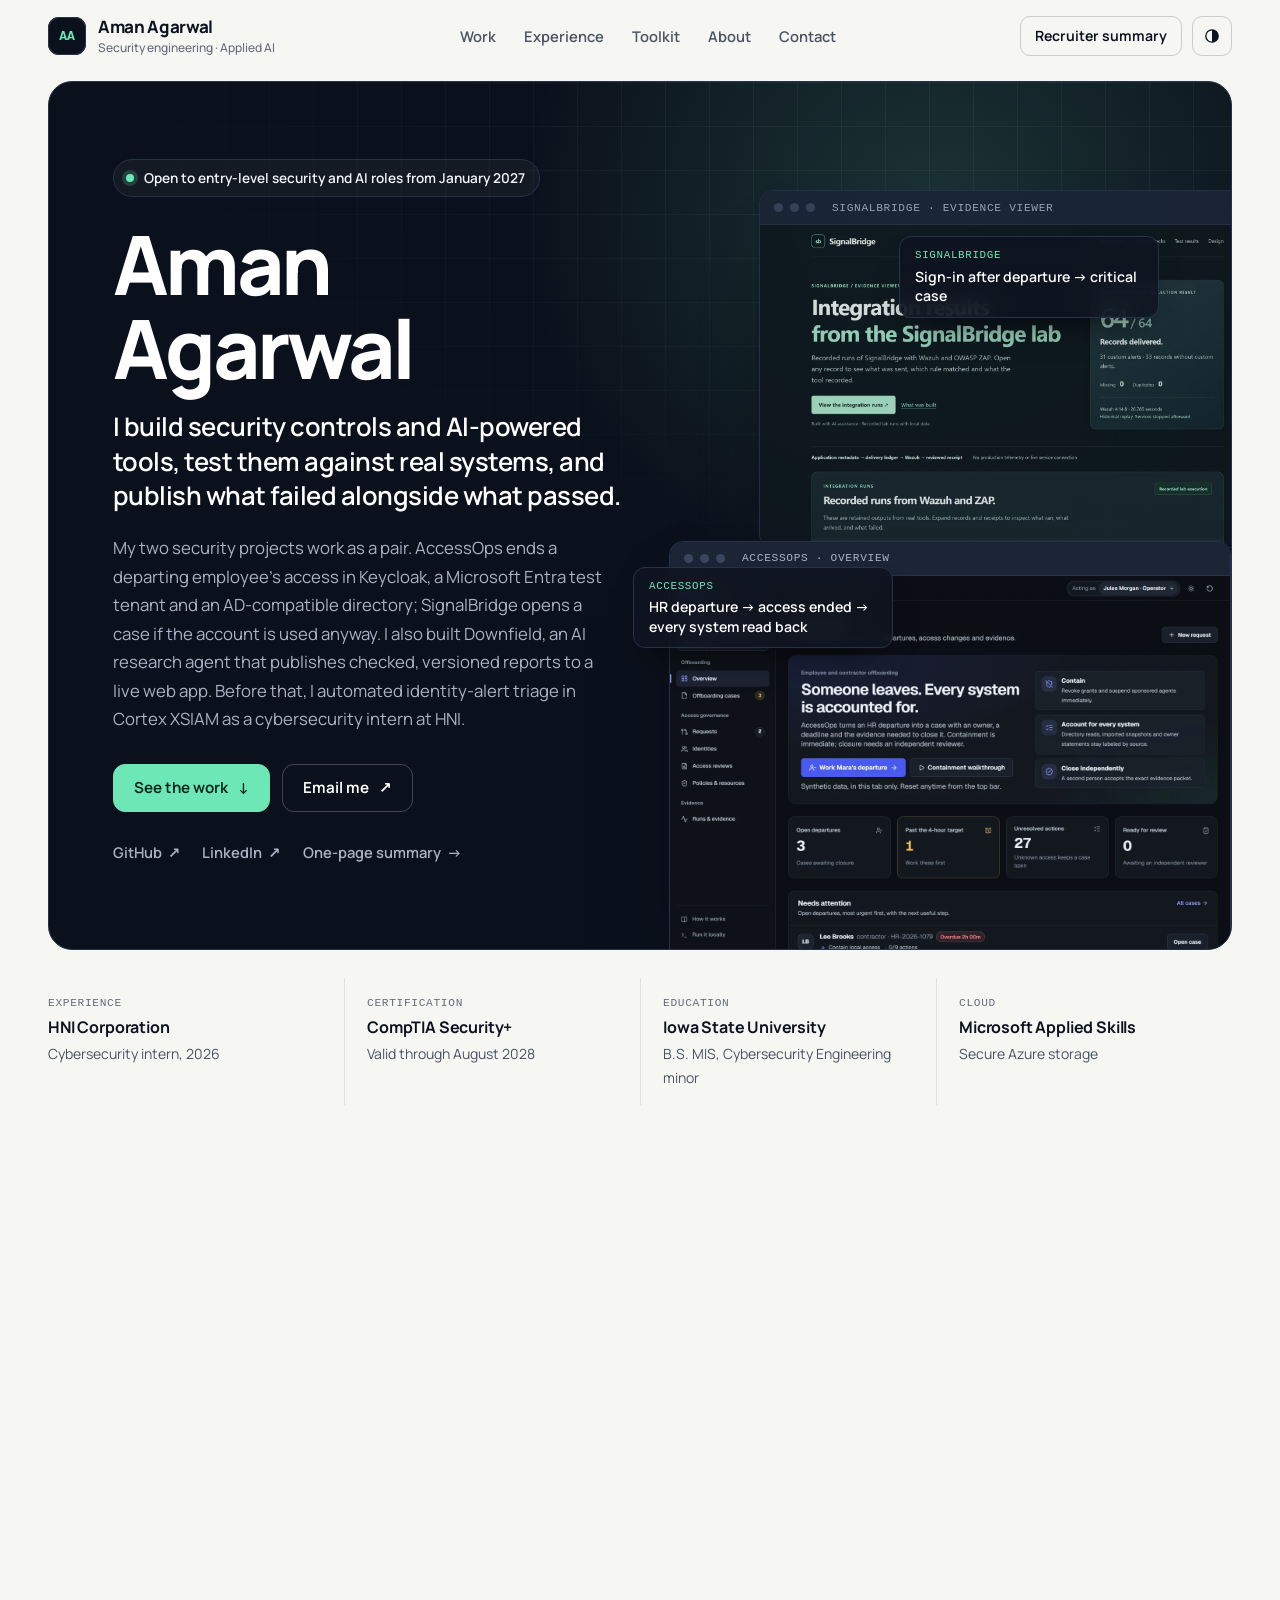
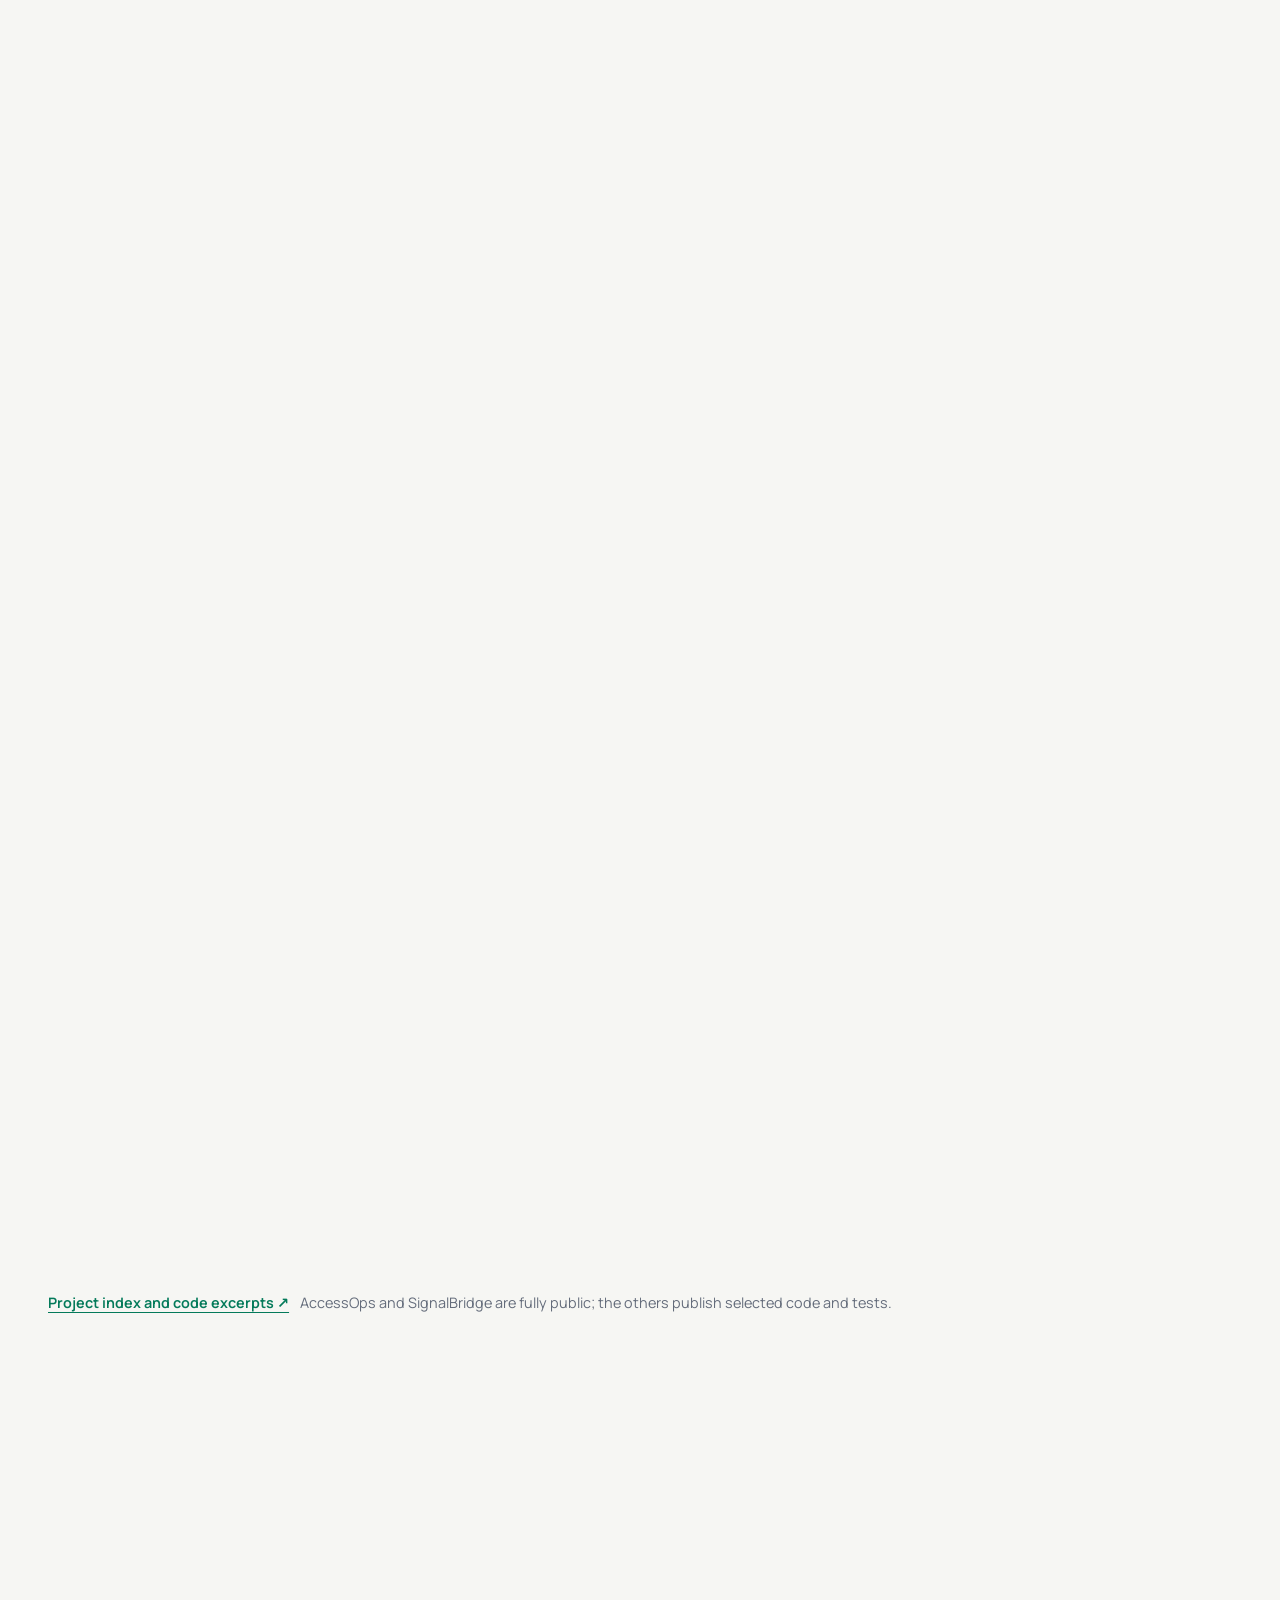
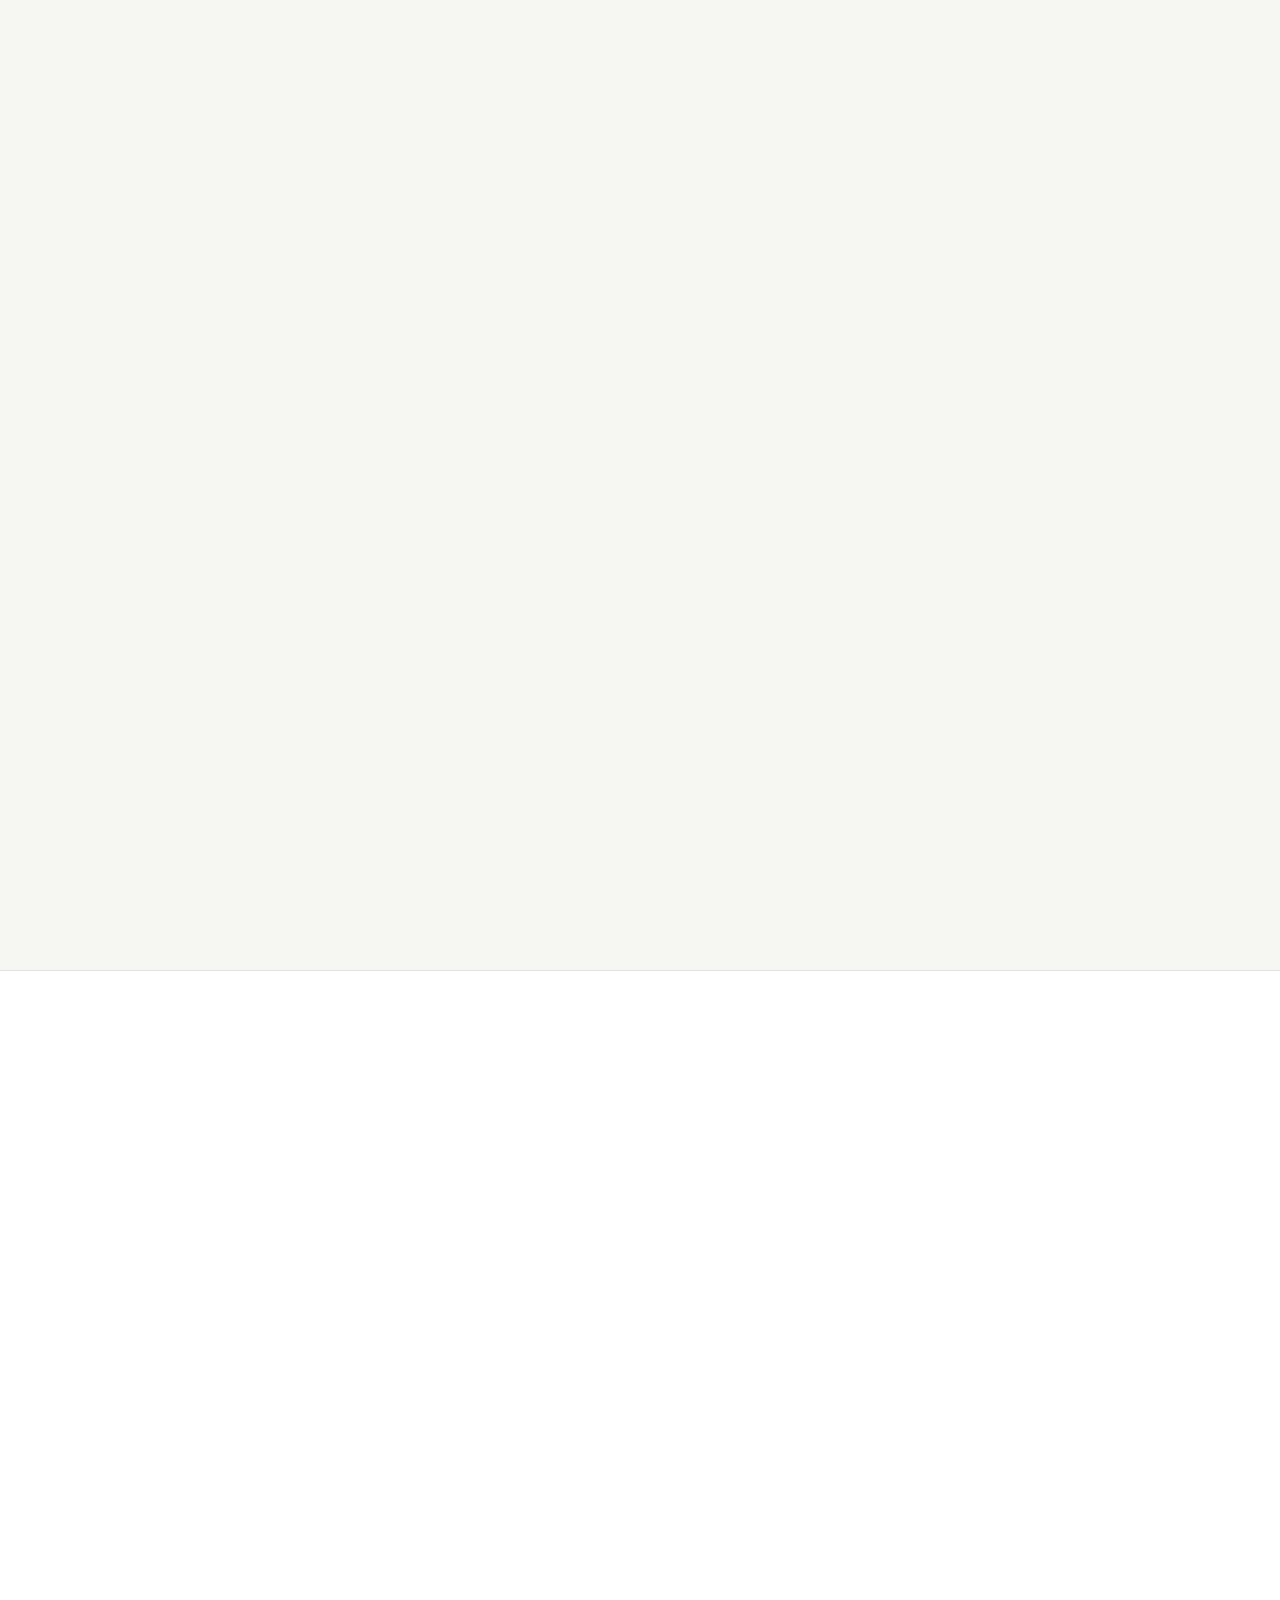
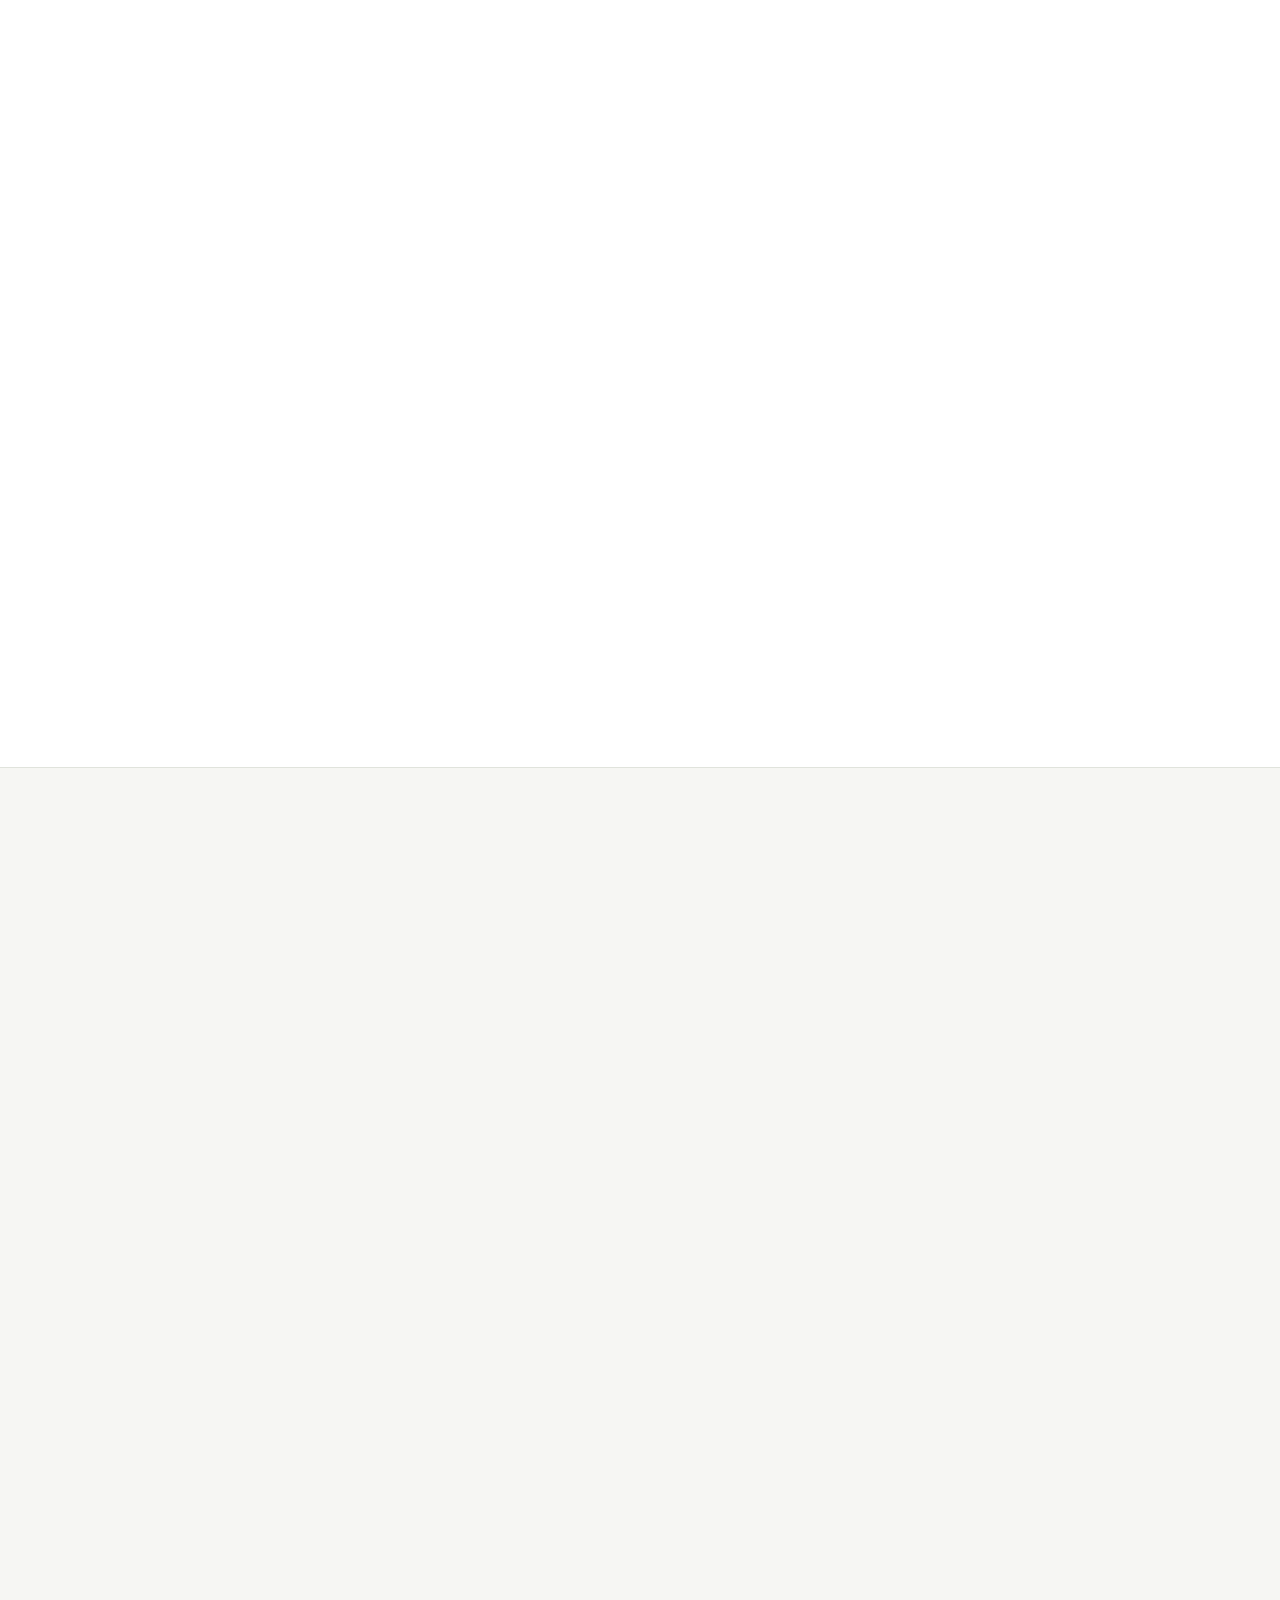
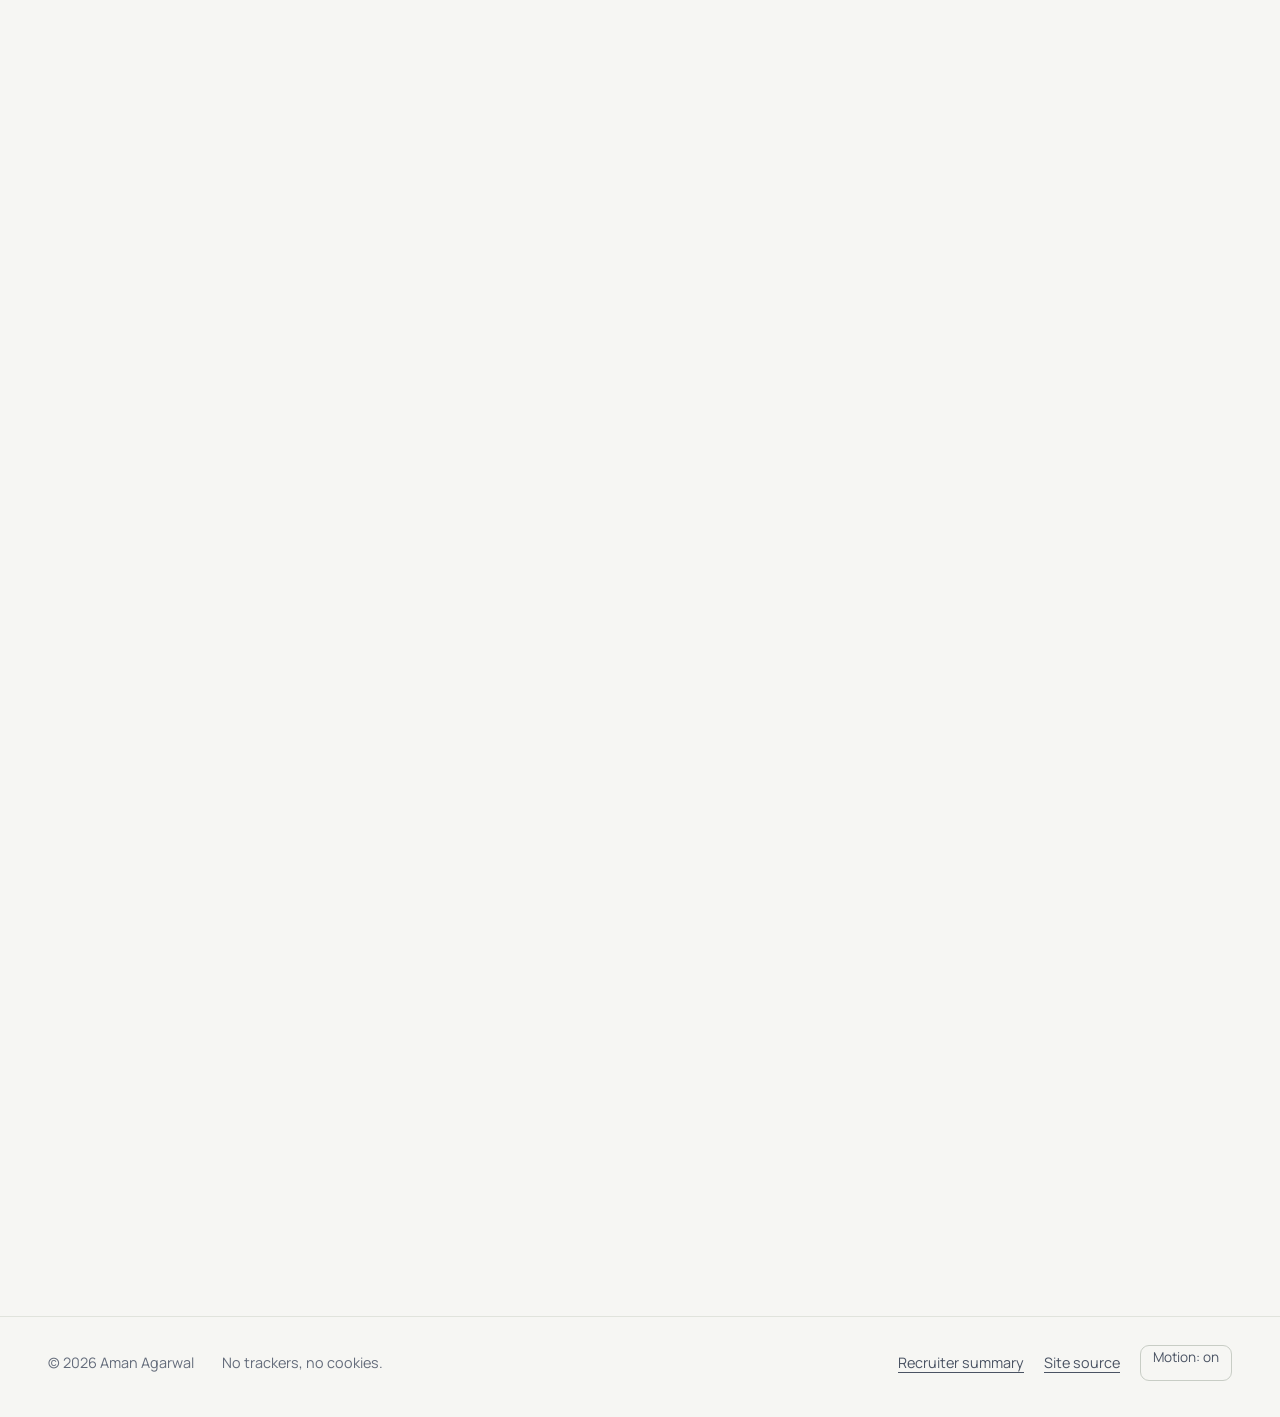
==== index.html @ 5d3c56a7 "Add Downfield's full-week coverage" ====
<!doctype html>
<html lang="en">
<head>
  <meta charset="utf-8" />
  <meta name="viewport" content="width=device-width, initial-scale=1" />
  <meta http-equiv="Content-Security-Policy" content="default-src 'none'; script-src 'self'; style-src 'self'; font-src 'self'; img-src 'self'; base-uri 'none'; form-action 'none'" />
  <meta name="referrer" content="strict-origin-when-cross-origin" />
  <title>Aman Agarwal · Security engineering &amp; applied AI</title>
  <meta name="description" content="Aman Agarwal builds security controls and AI-powered tools and tests them against real systems: Keycloak, a Microsoft Entra test tenant, Wazuh and an LLM research agent. Iowa State MIS, CompTIA Security+, former HNI cybersecurity intern. Available January 2027." />
  <meta name="author" content="Aman Agarwal" />
  <link rel="canonical" href="https://aman-agarwal6.github.io/" />
  <meta property="og:type" content="website" />
  <meta property="og:title" content="Aman Agarwal · Security engineering &amp; applied AI" />
  <meta property="og:description" content="Security controls and AI-powered tools, tested against real systems, with the failed runs kept on record. Iowa State MIS, CompTIA Security+, former HNI cybersecurity intern. Available January 2027." />
  <meta property="og:url" content="https://aman-agarwal6.github.io/" />
  <meta property="og:image" content="https://aman-agarwal6.github.io/assets/img/og.png" />
  <meta property="og:image:width" content="1200" />
  <meta property="og:image:height" content="630" />
  <meta name="twitter:card" content="summary_large_image" />
  <meta name="theme-color" content="#f6f6f3" media="(prefers-color-scheme: light)" />
  <meta name="theme-color" content="#0a0e15" media="(prefers-color-scheme: dark)" />
  <link rel="icon" href="assets/img/mark.svg" type="image/svg+xml" />
  <link rel="preload" href="assets/fonts/manrope.ttf" as="font" type="font/ttf" crossorigin />
  <link rel="stylesheet" href="assets/css/main.css?v=5" />
  <script src="assets/js/site.js?v=2" defer></script>
</head>
<body class="home">
<a class="skip" href="#main">Skip to content</a>
<header class="site-header">
  <nav class="wrap nav" aria-label="Primary">
    <a class="brand" href="./" aria-label="Aman Agarwal, home"><span class="brand-mark" aria-hidden="true">AA</span><span class="brand-text">Aman Agarwal<small>Security engineering · Applied AI</small></span></a>
    <ul class="nav-links">
      <li><a href="#projects">Work</a></li>
      <li><a href="#experience">Experience</a></li>
      <li><a href="#skills">Toolkit</a></li>
      <li><a href="#about">About</a></li>
      <li><a href="#contact">Contact</a></li>
    </ul>
    <div class="nav-tools"><a class="overview-link" href="overview.html">Recruiter summary</a><button class="theme-toggle js-only" type="button" aria-label="Switch color theme"><svg viewBox="0 0 24 24" width="18" height="18" aria-hidden="true"><circle cx="12" cy="12" r="8.25" fill="none" stroke="currentColor" stroke-width="1.8" /><path d="M12 3.75a8.25 8.25 0 0 1 0 16.5z" fill="currentColor" /></svg></button></div>
  </nav>
  <div class="reading-progress" aria-hidden="true"><span></span></div>
</header>

<main id="main" tabindex="-1">
  <section class="hero" aria-labelledby="intro">
    <div class="hero-panel">
      <div class="hero-copy">
        <p class="hero-kicker" data-enter-stage="0"><span class="status-dot" aria-hidden="true"></span>Open to entry-level security and AI roles from January 2027</p>
        <h1 id="intro" data-enter-stage="1">Aman Agarwal</h1>
        <p class="hero-lead" data-enter-stage="2">I build security controls and AI-powered tools, test them against real systems, and publish what failed alongside what passed.</p>
        <p class="hero-body">My two security projects work as a pair. AccessOps ends a departing employee’s access in Keycloak, a Microsoft Entra test tenant and an AD-compatible directory; SignalBridge opens a case if the account is used anyway. I also built Downfield, an AI research agent that publishes checked, versioned reports to a live web app. Before that, I automated identity-alert triage in Cortex XSIAM as a cybersecurity intern at HNI.</p>
        <div class="btn-row"><a class="btn btn-primary" href="#projects">See the work <span aria-hidden="true">↓</span></a><a class="btn btn-ghost" href="mailto:aagarwalcollege@gmail.com">Email me <span aria-hidden="true">↗</span></a></div>
        <ul class="hero-links">
          <li><a href="https://github.com/aman-agarwal6">GitHub <span aria-hidden="true">↗</span></a></li>
          <li><a href="https://www.linkedin.com/in/aman-agarwal6/">LinkedIn <span aria-hidden="true">↗</span></a></li>
          <li><a href="overview.html">One-page summary <span aria-hidden="true">→</span></a></li>
        </ul>
      </div>
      <div class="hero-media" data-enter-stage="3">
        <figure class="window window-back">
          <div class="window-bar" aria-hidden="true"><i></i><i></i><i></i><b>SignalBridge · evidence viewer</b></div>
          <a class="screenshot-link" href="assets/img/signalbridge-evidence.webp" data-image="assets/img/signalbridge-evidence.webp" data-image-title="SignalBridge evidence viewer" data-caption="SignalBridge evidence viewer: recorded Wazuh runs from an isolated local lab with synthetic data." aria-label="Enlarge SignalBridge evidence viewer"><img src="assets/img/signalbridge-evidence.webp" width="1600" height="1000" alt="SignalBridge evidence viewer: recorded Wazuh runs from an isolated local lab with synthetic data." /></a>
        </figure>
        <figure class="window window-front">
          <div class="window-bar" aria-hidden="true"><i></i><i></i><i></i><b>AccessOps · overview</b></div>
          <a class="screenshot-link" href="assets/img/accessops-overview.webp" data-image="assets/img/accessops-overview.webp" data-image-title="AccessOps overview" data-caption="AccessOps public demo with synthetic data: open departures, the 4-hour target and the next step for each case." aria-label="Enlarge AccessOps overview"><img src="assets/img/accessops-overview.webp" width="1440" height="960" alt="AccessOps public demo with synthetic data: open departures, the 4-hour target and the next step for each case." fetchpriority="high" /></a>
        </figure>
        <p class="proof-chip chip-a"><span class="chip-label">AccessOps</span>HR departure → access ended → every system read back</p>
        <p class="proof-chip chip-b"><span class="chip-label">SignalBridge</span>Sign-in after departure → critical case</p>
      </div>
    </div>
  </section>

  <section class="creds" aria-label="Experience, certification and education">
    <ul class="wrap creds-list">
      <li><span>Experience</span><strong>HNI Corporation</strong><small>Cybersecurity intern, 2026</small></li>
      <li><span>Certification</span><strong>CompTIA Security+</strong><small>Valid through August 2028</small></li>
      <li><span>Education</span><strong>Iowa State University</strong><small>B.S. MIS, Cybersecurity Engineering minor</small></li>
      <li><span>Cloud</span><strong>Microsoft Applied Skills</strong><small>Secure Azure storage</small></li>
    </ul>
  </section>

  <section id="projects" class="section wrap" aria-labelledby="projects-title">
    <header class="section-head" data-reveal>
      <div><p class="eyebrow">Selected work</p><h2 id="projects-title">Selected work, tested against real systems.</h2></div>
      <p class="section-intro">Every number comes from a dated test run, and each case study links the runs, including the ones that failed.</p>
    </header>

    <article class="feature" id="project-accessops" data-reveal>
      <div class="feature-media">
        <figure class="window">
          <div class="window-bar" aria-hidden="true"><i></i><i></i><i></i><b>AccessOps · departure case</b></div>
          <a class="screenshot-link" href="assets/img/accessops-case.webp" data-image="assets/img/accessops-case.webp" data-image-title="AccessOps departure case" data-caption="AccessOps public demo with synthetic data: a departure case, its next step and the evidence source of each required action." aria-label="Enlarge AccessOps departure case"><img src="assets/img/accessops-case.webp" width="1440" height="960" alt="AccessOps public demo with synthetic data: a departure case, its next step and the evidence source of each required action." loading="lazy" /><span class="inspect-button" aria-hidden="true">Enlarge ↗</span></a>
        </figure>
        <ul class="badges" aria-label="Availability"><li>Public demo</li><li>Public source</li><li>Signed release</li></ul>
      </div>
      <div class="feature-body">
        <p class="project-label"><span class="num">01</span>Identity &amp; access management · Leaver automation</p>
        <h3><a href="projects/accessops.html">AccessOps</a></h3>
        <p class="tagline">Disabled isn’t done.</p>
        <p class="feature-desc">When someone leaves, an HR event shuts off their access in Microsoft Entra ID, Keycloak and an Active Directory-compatible directory, and each system is checked to confirm the change. Anything it can’t reach stays open with an owner until someone else reviews and closes the case.</p>
        <ul class="metrics">
          <li><strong>2.6 s</strong><span>from the HR event to the person signed out and their tokens blocked</span></li>
          <li><strong>6</strong><span>gaps found by live testing, each fixed or documented</span></li>
          <li><strong>20 s</strong><span>for Microsoft Entra ID to confirm the change, in a test tenant</span></li>
        </ul>
        <ul class="stack" aria-label="Technologies"><li>Python</li><li>Django</li><li>PostgreSQL</li><li>React</li><li>Keycloak</li><li>Microsoft Entra ID</li><li>OPA</li></ul>
        <div class="feature-actions"><a class="btn btn-primary" href="projects/accessops.html">Read the case study <span aria-hidden="true">→</span></a><a class="btn btn-ghost" href="https://aman-agarwal6.github.io/AccessOps/">Live demo <span aria-hidden="true">↗</span></a><a class="text-link" href="https://github.com/aman-agarwal6/AccessOps">Source <span aria-hidden="true">↗</span></a></div>
      </div>
    </article>

    <article class="feature feature-flip" id="project-signalbridge" data-reveal>
      <div class="feature-media">
        <figure class="window">
          <div class="window-bar" aria-hidden="true"><i></i><i></i><i></i><b>SignalBridge · evidence viewer</b></div>
          <a class="screenshot-link" href="assets/img/signalbridge-evidence.webp" data-image="assets/img/signalbridge-evidence.webp" data-image-title="SignalBridge evidence viewer" data-caption="SignalBridge evidence viewer: recorded Wazuh runs from an isolated local lab with synthetic data." aria-label="Enlarge SignalBridge evidence viewer"><img src="assets/img/signalbridge-evidence.webp" width="1600" height="1000" alt="SignalBridge evidence viewer: recorded Wazuh runs from an isolated local lab with synthetic data." loading="lazy" /><span class="inspect-button" aria-hidden="true">Enlarge ↗</span></a>
        </figure>
        <ul class="badges" aria-label="Availability"><li>Public source</li><li>Signed release</li><li>Isolated local lab</li></ul>
      </div>
      <div class="feature-body">
        <p class="project-label"><span class="num">02</span>Security operations · Detection engineering</p>
        <h3><a href="projects/signalbridge.html">SignalBridge</a></h3>
        <p class="tagline">Catch the access that should have ended.</p>
        <p class="feature-desc">A detection lab that catches access that should have ended. Five detection rules, also written as Sigma, SPL and KQL, run against signed app events, and each finding goes through analyst review to a verified fix. It also receives AccessOps’ leaver events and opens a critical case if a departed account signs in.</p>
        <ul class="metrics">
          <li><strong>4</strong><span>writes a removed user could still make, until I found and fixed the race</span></li>
          <li><strong>5</strong><span>detection rules, also written as Sigma, SPL and KQL and run in real query engines</span></li>
          <li><strong>0</strong><span>events lost or duplicated when I stopped the Wazuh collector mid-run</span></li>
        </ul>
        <ul class="stack" aria-label="Technologies"><li>Python</li><li>Django</li><li>PostgreSQL</li><li>Docker</li><li>Wazuh</li><li>Keycloak</li><li>Sigma</li><li>OWASP ZAP</li></ul>
        <div class="feature-actions"><a class="btn btn-primary" href="projects/signalbridge.html">Read the case study <span aria-hidden="true">→</span></a><a class="btn btn-ghost" href="https://github.com/aman-agarwal6/signalbridge">Source <span aria-hidden="true">↗</span></a></div>
      </div>
    </article>

    <section id="leaver-assurance" class="pair" aria-labelledby="leaver-assurance-title" data-reveal>
      <div class="pair-head">
        <p class="eyebrow">How the two connect</p>
        <h3 id="leaver-assurance-title">When access should end, prove it did.</h3>
        <p>AccessOps offboards a departing employee and signs an event for each step. SignalBridge verifies those events and opens a case if the person’s account is used anyway.</p>
      </div>
      <div class="diagram" tabindex="0" role="region" aria-label="Scrollable diagram: leaver events from AccessOps to SignalBridge">
        <svg viewBox="0 0 980 206" role="img" aria-labelledby="la-diagram-title">
          <title id="la-diagram-title">AccessOps receives a signed HR departure, contains access and watches the account's sign-ins for a day. It sends signed Shared Signals events for containment and for any sign-in after departure. SignalBridge verifies and stores each event once, opens a critical case for use after departure, and an analyst reviews it.</title>
          <defs>
            <marker id="la-arrow" viewBox="0 0 10 10" refX="9" refY="5" markerWidth="7" markerHeight="7" orient="auto-start-reverse"><path class="arrow" d="M0 0L10 5L0 10z" /></marker>
          </defs>
          <rect class="zone" x="10" y="16" width="470" height="134" rx="12" />
          <text class="s" x="26" y="40">AccessOps · offboarding</text>
          <rect class="node" x="26" y="56" width="130" height="74" rx="10" />
          <text class="t" x="91" y="88" text-anchor="middle">HR departure</text>
          <text class="s" x="91" y="108" text-anchor="middle">signed webhook</text>
          <rect class="node" x="180" y="56" width="130" height="74" rx="10" />
          <text class="t" x="245" y="88" text-anchor="middle">Contain access</text>
          <text class="s" x="245" y="108" text-anchor="middle">disable, sign out</text>
          <rect class="node-accent" x="334" y="56" width="130" height="74" rx="10" />
          <text class="t" x="399" y="88" text-anchor="middle">Watch sign-ins</text>
          <text class="s" x="399" y="108" text-anchor="middle">for a day after</text>
          <path class="edge" d="M156 93H178" marker-end="url(#la-arrow)" />
          <path class="edge" d="M310 93H332" marker-end="url(#la-arrow)" />
          <rect class="zone" x="500" y="16" width="470" height="134" rx="12" />
          <text class="s" x="516" y="40">SignalBridge · detection</text>
          <rect class="node" x="516" y="56" width="130" height="74" rx="10" />
          <text class="t" x="581" y="88" text-anchor="middle">Verify, store</text>
          <text class="s" x="581" y="108" text-anchor="middle">ES256, stored once</text>
          <rect class="node-accent" x="670" y="56" width="130" height="74" rx="10" />
          <text class="t" x="735" y="88" text-anchor="middle">Critical case</text>
          <text class="s" x="735" y="108" text-anchor="middle">use after departure</text>
          <rect class="node" x="824" y="56" width="130" height="74" rx="10" />
          <text class="t" x="889" y="88" text-anchor="middle">Analyst review</text>
          <text class="s" x="889" y="108" text-anchor="middle">assign, investigate</text>
          <path class="edge" d="M646 93H668" marker-end="url(#la-arrow)" />
          <path class="edge" d="M800 93H822" marker-end="url(#la-arrow)" />
          <path class="edge" d="M399 130V172" />
          <path class="edge" d="M245 130V172H581V132" marker-end="url(#la-arrow)" />
          <text class="s" x="413" y="194" text-anchor="middle">Signed Shared Signals events (CAEP, RISC)</text>
        </svg>
      </div>
      <ul class="metrics metrics-pair">
        <li><strong>32 s</strong><span>to catch a sign-in after someone has left and alert the security team</span></li>
        <li><strong>38</strong><span>signed leaver events SignalBridge verified and stored in two live rounds, none refused</span></li>
        <li><strong>1</strong><span>critical case, opened when a contained test account was re-enabled and used</span></li>
      </ul>
      <p class="diagram-note">Local labs with synthetic accounts, October 2026. <a href="projects/signalbridge.html#leaver">How SignalBridge receives the events</a> · <a href="https://github.com/aman-agarwal6/AccessOps/blob/main/contracts/leaver-signals.md">Signal contract</a></p>
    </section>

    <div class="more-head" data-reveal>
      <h3>More projects</h3>
      <p>Two deployed web apps and an AI research agent that publishes to one of them.</p>
    </div>
    <div class="card-grid card-grid-3">
      <article class="card" id="project-bettail" data-reveal>
        <figure class="card-media"><a class="screenshot-link" href="assets/img/bettail-landing.webp" data-image="assets/img/bettail-landing.webp" data-image-title="BetTail landing page" data-caption="BetTail public landing page. Product previews use illustrative sample data." aria-label="Enlarge BetTail landing page"><img src="assets/img/bettail-landing.webp" width="1600" height="1000" alt="BetTail public landing page. Product previews use illustrative sample data." loading="lazy" /><span class="inspect-button" aria-hidden="true">Enlarge ↗</span></a></figure>
        <div class="card-body">
          <p class="project-label"><span class="num">03</span>Full-stack web app · Live</p>
          <h3><a href="projects/bettail.html">BetTail</a></h3>
          <p class="tagline">A shared record for private sports-pick groups.</p>
          <p>Members post picks, follow them with their own stakes and see profit, ROI and leaderboards calculated in the database. Every request runs as the signed-in user under row-level security.</p>
          <ul class="mini-metrics"><li><strong>Live</strong>private groups track picks, results and leaderboards</li><li><strong>6</strong>issues found and fixed in my security review</li></ul>
          <p class="card-stack">Next.js · TypeScript · PostgreSQL · Supabase</p>
          <div class="card-links"><a href="projects/bettail.html">Case study <span aria-hidden="true">→</span></a><a href="https://bettail.vercel.app">Live site <span aria-hidden="true">↗</span></a></div>
        </div>
      </article>
      <article class="card" id="project-netted" data-reveal>
        <figure class="card-media"><a class="screenshot-link" href="assets/img/netted-sample.webp" data-image="assets/img/netted-sample.webp" data-image-title="Netted sample workspace" data-caption="Netted public sample workspace. Financial records shown here are fictional." aria-label="Enlarge Netted sample workspace"><img src="assets/img/netted-sample.webp" width="1600" height="1000" alt="Netted public sample workspace. Financial records shown here are fictional." loading="lazy" /><span class="inspect-button" aria-hidden="true">Enlarge ↗</span></a></figure>
        <div class="card-body">
          <p class="project-label"><span class="num">04</span>Personal finance · Beta</p>
          <h3><a href="projects/netted.html">Netted</a></h3>
          <p class="tagline">A spreadsheet’s rules turned into an app.</p>
          <p>A personal-finance app for trade profit, shared funds and budgeting. I wrote the accounting rules before any code, enforced MFA inside the database, and wrote a risk register for non-technical decision makers.</p>
          <ul class="mini-metrics"><li><strong>7</strong>risks in my register, each with an owner, a fix and a due date</li><li><strong>506</strong>journal records restored from an encrypted backup, all hash-matched</li></ul>
          <p class="card-stack">Next.js · TypeScript · PostgreSQL · Supabase</p>
          <div class="card-links"><a href="projects/netted.html">Case study <span aria-hidden="true">→</span></a><a href="https://getnetted.vercel.app">Product site <span aria-hidden="true">↗</span></a></div>
        </div>
      </article>
      <article class="card" id="project-downfield" data-reveal>
        <div class="card-media research-visual" role="img" aria-label="Downfield workflow: captured sources, an agent with two tools and no secrets, code checks, a validated and versioned report."><p class="research-top"><span>Downfield · research workflow</span><span>LLM agent</span></p><ol class="research-steps"><li><small>01 Input</small><strong>Captured sources</strong></li><li><small>02 Agent</small><strong>Two tools, no secrets</strong></li><li><small>03 Checks</small><strong>Schema, arithmetic, provenance</strong></li><li><small>04 Output</small><strong>Validated, versioned report</strong></li></ol></div>
        <div class="card-body">
          <p class="project-label"><span class="num">05</span>Applied AI · LLM agent</p>
          <h3><a href="projects/downfield.html">Downfield</a></h3>
          <p class="tagline">An AI research agent with guardrails.</p>
          <p>A local AI agent that turns game, injury, news and weather data into structured NFL reports for BetTail. It runs with two tools and no app secrets, and code checks every report before it’s published.</p>
          <ul class="mini-metrics"><li><strong>15 games</strong>a full NFL week, published before kickoff and verified in BetTail</li><li><strong>Every report</strong>checked for schema and arithmetic before it’s published</li></ul>
          <p class="card-stack">Node.js · JSON Schema · Claude</p>
          <div class="card-links"><a href="projects/downfield.html">Case study <span aria-hidden="true">→</span></a><a href="projects/bettail.html#agent">BetTail integration <span aria-hidden="true">→</span></a></div>
        </div>
      </article>
    </div>
    <p class="source-note"><a href="https://github.com/aman-agarwal6/aman-agarwal6.github.io/blob/main/docs/PROJECTS.md">Project index and code excerpts <span aria-hidden="true">↗</span></a> AccessOps and SignalBridge are fully public; the others publish selected code and tests.</p>
  </section>

  <section id="findings" class="section wrap" aria-labelledby="findings-title">
    <header class="section-head" data-reveal>
      <div><p class="eyebrow">Findings</p><h2 id="findings-title">What testing caught.</h2></div>
      <p class="section-intro">Some of the most useful results were failures. Each one below was caught by a test, fixed, and now has a test that proves the fix.</p>
    </header>
    <div class="finding-grid">
      <article class="finding" data-reveal>
        <p class="finding-tag"><b>AccessOps</b>Identity</p>
        <h3>Disabled, but still signed in</h3>
        <dl>
          <div><dt>Found</dt><dd>After the account was disabled, the person stayed signed in to the app and Keycloak kept their session.</dd></div>
          <div><dt>Fixed</dt><dd>Offboarding now ends every Keycloak session and sends a back-channel logout; the step only counts once no session is left.</dd></div>
          <div><dt>Proof</dt><dd>22 before-and-after session and token checks, from refresh tokens to a token the app checks itself.</dd></div>
        </dl>
        <p class="finding-links"><a href="https://github.com/aman-agarwal6/AccessOps/blob/main/docs/verification.md">Verification ledger <span aria-hidden="true">↗</span></a><a href="projects/accessops.html#caught">All six gaps <span aria-hidden="true">→</span></a></p>
      </article>
      <article class="finding" data-reveal>
        <p class="finding-tag"><b>SignalBridge</b>Authorization</p>
        <h3>Writes accepted after access was removed</h3>
        <dl>
          <div><dt>Found</dt><dd>A user just removed from a workspace could still complete 4 case writes through a time-of-check to time-of-use gap.</dd></div>
          <div><dt>Fixed</dt><dd>The account and role are re-checked inside the database transaction, before the record is locked.</dd></div>
          <div><dt>Proof</dt><dd>13 regression tests covering revoked access, disabled accounts and workspace changes.</dd></div>
        </dl>
        <p class="finding-links"><a href="https://github.com/aman-agarwal6/signalbridge/blob/60158010c3c6a3bff2f82017d632534c85c7ba57/bridge/services.py">Fix <span aria-hidden="true">↗</span></a><a href="https://github.com/aman-agarwal6/signalbridge/blob/60158010c3c6a3bff2f82017d632534c85c7ba57/tests/test_authorization_refresh.py">Tests <span aria-hidden="true">↗</span></a><a href="https://github.com/aman-agarwal6/signalbridge/blob/60158010c3c6a3bff2f82017d632534c85c7ba57/docs/evidence/20260925-authorization-refresh.json">Before and after <span aria-hidden="true">↗</span></a></p>
      </article>
      <article class="finding" data-reveal>
        <p class="finding-tag"><b>SignalBridge</b>Detection</p>
        <h3>A detection query Splunk refused</h3>
        <dl>
          <div><dt>Found</dt><dd>pySigma compiled one of my rules into a Splunk query that looked fine, but Splunk refused to run it.</dd></div>
          <div><dt>Fixed</dt><dd>I hand-wrote that rule’s SPL with rolling windows and labeled which queries are generated and which are hand-written.</dd></div>
          <div><dt>Proof</dt><dd>All five rules run in Splunk Free and a Kusto emulator against the same 48 scenarios.</dd></div>
        </dl>
        <p class="finding-links"><a href="https://github.com/aman-agarwal6/signalbridge/blob/main/detections/README.md">Engine results <span aria-hidden="true">↗</span></a><a href="projects/signalbridge.html#sigma">Detection as code <span aria-hidden="true">→</span></a></p>
      </article>
      <article class="finding" data-reveal>
        <p class="finding-tag"><b>SignalBridge</b>Identity</p>
        <h3>The security policy blocked sign-in</h3>
        <dl>
          <div><dt>Found</dt><dd>A keyboard-only browser test showed the console’s Content-Security-Policy blocked the redirect to Keycloak.</dd></div>
          <div><dt>Fixed</dt><dd>The console’s policy was corrected and the fix got its own regression test.</dd></div>
          <div><dt>Proof</dt><dd>28 Keycloak protocol checks, from callback replay to back-channel logout, and 5 real-browser checks passed.</dd></div>
        </dl>
        <p class="finding-links"><a href="https://github.com/aman-agarwal6/signalbridge/blob/main/docs/evidence/20261004-identity-native-73632025aeee400bb7ee49b69fba7c99.json">Identity run record <span aria-hidden="true">↗</span></a></p>
      </article>
    </div>
    <p class="findings-more" data-reveal>AccessOps’ live runs found six gaps that disabling an account leaves open, from a surviving group membership to Kerberos tickets valid for 10 hours. Each was fixed or documented. <a href="projects/accessops.html#caught">See all six <span aria-hidden="true">→</span></a></p>
  </section>

  <section id="experience" class="section-band" aria-labelledby="experience-title">
    <div class="wrap">
      <header class="section-head" data-reveal>
        <div><p class="eyebrow">Experience</p><h2 id="experience-title">Cybersecurity intern, HNI Corporation.</h2></div>
        <p class="section-intro">May–July 2026 · Muscatine, Iowa. Security work in an enterprise environment, from phishing triage to automation that analysts still maintain.</p>
      </header>
      <div class="xp-grid">
        <aside class="xp-side" data-reveal>
          <p>My internship covered incident response, phishing and data-loss-prevention investigation, <strong>Cortex XSIAM</strong> automation, Python threat-intelligence integrations and Azure security checks. I also wrote handoff documentation for the analysts maintaining those workflows.</p>
          <ul class="tags" aria-label="Tools used at HNI"><li>Cortex XSIAM</li><li>Proofpoint TRAP</li><li>Proofpoint DLP</li><li>VirusTotal</li><li>Wiz</li><li>Rego</li><li>Microsoft Azure</li><li>Python</li><li>HPE Aruba EdgeConnect</li></ul>
          <p class="scope-note">Employer code and records stay private.</p>
        </aside>
        <div class="xp-main" data-reveal data-reveal-order="1">
          <ul class="metrics">
            <li><strong>30+</strong><span>identity alerts triaged automatically across 3 alert types in Cortex XSIAM</span></li>
            <li><strong>6 + 2</strong><span>scripts and playbooks for scheduled threat-intelligence updates</span></li>
            <li><strong>3</strong><span>SOC handoff guides with architecture diagrams and test procedures</span></li>
          </ul>
          <ol class="xp-list">
            <li><h3>Incident response and phishing investigation</h3><p>Supported incident response using Proofpoint TRAP and VirusTotal; contacted users and classified reported emails as phishing or benign.</p></li>
            <li><h3>Data-loss-prevention investigation</h3><p>Investigated potential exposure of Social Security and payment-card data using Proofpoint DLP.</p></li>
            <li><h3>Cortex XSIAM identity-alert automation</h3><p>Automated triage for 3 identity-alert types in Cortex XSIAM; processed 30+ alerts without manual review and escalated ambiguous cases to analysts.</p></li>
            <li><h3>Azure security controls and Wiz queries</h3><p>Wrote 3 Rego security controls and 6 Wiz Security Graph queries to identify Azure WAF and network-access gaps, validating configurations against defined security requirements.</p></li>
            <li><h3>HPE Aruba EdgeConnect integration</h3><p>Integrated HPE Aruba EdgeConnect with Cortex XSIAM through Python REST APIs to support threat-intelligence workflows.</p></li>
            <li><h3>Threat-intelligence scripts and playbooks</h3><p>Developed 6 scripts and 2 playbooks for scheduled threat-intelligence updates, with auditable runs and dry-run safeguards.</p></li>
            <li><h3>SOC handoff and technical documentation</h3><p>Produced 3 SOC handoff guides with architecture diagrams, testing procedures and troubleshooting instructions so analysts could maintain and extend the automation.</p></li>
          </ol>
        </div>
      </div>
    </div>
  </section>

  <section id="skills" class="section wrap" aria-labelledby="skills-title">
    <header class="section-head" data-reveal>
      <div><p class="eyebrow">Toolkit</p><h2 id="skills-title">Tools I’ve used.</h2></div>
      <p class="section-intro">Grouped by the job they did, with where I used them.</p>
    </header>
    <div class="toolkit">
      <article data-reveal><h3>Identity &amp; access</h3><ul class="tags tool-tags"><li><img class="tool-icon is-dark" src="assets/img/tools/keycloak.svg" width="16" height="16" alt="" />Keycloak: OIDC, SCIM, MFA</li><li><span class="tool-icon tool-letter" aria-hidden="true">E</span>Microsoft Entra ID and Graph</li><li><span class="tool-icon tool-letter" aria-hidden="true">S</span>Samba AD: LDAPS, Kerberos</li><li><span class="tool-icon tool-letter" aria-hidden="true">O</span>OPA and Rego</li><li><img class="tool-icon" src="assets/img/tools/openid.svg" width="16" height="16" alt="" />Shared Signals: CAEP, RISC</li></ul><p class="used-in">AccessOps · SignalBridge · HNI</p></article>
      <article data-reveal><h3>Detection &amp; response</h3><ul class="tags tool-tags"><li><img class="tool-icon" src="assets/img/tools/paloaltonetworks.svg" width="16" height="16" alt="" />Cortex XSIAM</li><li><span class="tool-icon tool-letter" aria-hidden="true">W</span>Wazuh SIEM</li><li><span class="tool-icon tool-letter" aria-hidden="true">Σ</span>Sigma rules</li><li><img class="tool-icon is-dark" src="assets/img/tools/splunk.svg" width="16" height="16" alt="" />Splunk SPL</li><li><span class="tool-icon tool-letter" aria-hidden="true">K</span>KQL</li><li><span class="tool-icon tool-letter" aria-hidden="true">S</span>Shuffle SOAR</li><li><span class="tool-icon tool-letter" aria-hidden="true">P</span>Proofpoint TRAP and DLP</li><li><img class="tool-icon" src="assets/img/tools/virustotal.svg" width="16" height="16" alt="" />VirusTotal</li><li><img class="tool-icon" src="assets/img/tools/zap.svg" width="16" height="16" alt="" />OWASP ZAP</li></ul><p class="used-in">HNI · SignalBridge</p></article>
      <article data-reveal><h3>Cloud security</h3><ul class="tags tool-tags"><li><span class="tool-icon tool-letter" aria-hidden="true">A</span>Microsoft Azure</li><li><span class="tool-icon tool-letter" aria-hidden="true">W</span>Wiz Security Graph</li><li><span class="tool-icon tool-letter" aria-hidden="true">O</span>Rego cloud controls</li></ul><p class="used-in">HNI · Microsoft Applied Skills</p></article>
      <article data-reveal><h3>Engineering</h3><ul class="tags tool-tags"><li><img class="tool-icon" src="assets/img/tools/python.svg" width="16" height="16" alt="" />Python</li><li><img class="tool-icon is-dark" src="assets/img/tools/django.svg" width="16" height="16" alt="" />Django</li><li><img class="tool-icon" src="assets/img/tools/postgresql.svg" width="16" height="16" alt="" />PostgreSQL</li><li><img class="tool-icon" src="assets/img/tools/typescript.svg" width="16" height="16" alt="" />TypeScript</li><li><img class="tool-icon" src="assets/img/tools/react.svg" width="16" height="16" alt="" />React</li><li><img class="tool-icon is-dark" src="assets/img/tools/nextdotjs.svg" width="16" height="16" alt="" />Next.js</li><li><img class="tool-icon" src="assets/img/tools/supabase.svg" width="16" height="16" alt="" />Supabase</li><li><img class="tool-icon" src="assets/img/tools/docker.svg" width="16" height="16" alt="" />Docker</li></ul><p class="used-in">All projects</p></article>
      <article data-reveal><h3>Delivery</h3><ul class="tags tool-tags"><li><img class="tool-icon" src="assets/img/tools/githubactions.svg" width="16" height="16" alt="" />GitHub Actions</li><li><img class="tool-icon is-dark" src="assets/img/tools/github.svg" width="16" height="16" alt="" />CodeQL and dependency review</li><li>Signed releases with SBOM</li></ul><p class="used-in">AccessOps · SignalBridge · BetTail</p></article>
      <article data-reveal><h3>Applied AI</h3><ul class="tags tool-tags"><li><img class="tool-icon" src="assets/img/tools/claude.svg" width="16" height="16" alt="" />LLM agents (Claude)</li><li><img class="tool-icon is-dark" src="assets/img/tools/json.svg" width="16" height="16" alt="" />Structured output with JSON Schema</li><li>Tool and environment allowlists</li><li>Source provenance</li></ul><p class="used-in">Downfield · BetTail</p></article>
    </div>
  </section>

  <section id="about" class="section wrap" aria-labelledby="about-title">
    <div class="about-grid">
      <div class="about-copy" data-reveal>
        <p class="eyebrow">About</p>
        <h2 id="about-title">Business systems background. Security focus.</h2>
        <p class="about-lead">I study Management Information Systems at Iowa State, with a minor in Cybersecurity Engineering. I start from how a business process actually runs, like a departure, an alert queue or a shared budget, and build the control or tool that makes it reliable.</p>
        <h3>How I work</h3>
        <p>I begin with a concrete failure, such as a leaver who can still sign in, an alert that fires twice or an AI report that cites a page it never read, and work back to a control and a test that would catch it. Then I run that test against the real system, keep the record and write down what it doesn’t prove.</p>
      </div>
      <aside class="about-card" data-reveal data-reveal-order="1">
        <h3>Education</h3>
        <p><strong>Iowa State University</strong><br />B.S. Management Information Systems<br />Minor in Cybersecurity Engineering<br />Graduating December 2026</p>
        <h3>Credentials</h3>
        <ul class="cred-list">
          <li><strong>CompTIA Security+</strong><span>Aug 2025 – Aug 2028</span></li>
          <li><strong>Microsoft Applied Skills</strong><span>Secure Azure storage</span></li>
          <li><strong>Wiz Cloud Core</strong><span>Training</span></li>
        </ul>
        <h3>Looking for</h3>
        <p>Entry-level roles in security engineering, security operations or identity and access management, and AI engineering or automation roles, starting January 2027.</p>
      </aside>
    </div>
  </section>

  <section id="contact" class="contact" aria-labelledby="contact-title">
    <div class="contact-panel" data-reveal>
      <div class="contact-copy">
        <p class="eyebrow">Contact</p>
        <h2 id="contact-title">Let’s talk about the work.</h2>
        <p>I’m looking for an entry-level security role on a team I can learn from. Email is the fastest way to reach me.</p>
      </div>
      <div class="contact-actions">
      <a class="contact-email" href="mailto:aagarwalcollege@gmail.com">aagarwalcollege@gmail.com <span aria-hidden="true">↗</span></a>
      <ul class="contact-links">
        <li><a href="https://www.linkedin.com/in/aman-agarwal6/">LinkedIn <span aria-hidden="true">↗</span></a></li>
        <li><a href="https://github.com/aman-agarwal6">GitHub <span aria-hidden="true">↗</span></a></li>
        <li><a href="overview.html">Recruiter summary <span aria-hidden="true">→</span></a></li>
      </ul>
      </div>
    </div>
  </section>
</main>

<dialog id="image-viewer" class="image-dialog" aria-labelledby="image-title" aria-describedby="image-instructions">
  <div class="dialog-head">
    <h2 id="image-title">Project screenshot</h2>
    <div class="dialog-actions">
      <button type="button" data-image-zoom aria-pressed="false">View full size</button>
      <a data-image-original target="_blank" rel="noopener noreferrer">Open original ↗</a>
      <button type="button" data-close-dialog aria-label="Close screenshot">Close ×</button>
    </div>
  </div>
  <p id="image-instructions" class="viewer-note">View full size to read details. Scroll or swipe to move around the enlarged image.</p>
  <figure>
    <div class="image-viewport" role="region" aria-label="Screenshot, scroll to inspect when enlarged" tabindex="0">
      <img id="inspected-image" alt="" />
    </div>
    <figcaption id="inspected-caption"></figcaption>
  </figure>
</dialog>

<footer class="site-footer">
  <div class="wrap footer-inner">
    <span>© 2026 Aman Agarwal</span>
    <span class="footer-note">No trackers, no cookies.</span>
    <nav class="footer-links" aria-label="Footer"><a href="overview.html">Recruiter summary</a><a href="https://github.com/aman-agarwal6/aman-agarwal6.github.io">Site source</a><button type="button" class="motion-control js-only" aria-pressed="false">Motion: on</button></nav>
  </div>
</footer>
</body>
</html>
---- assets/css/main.css ----
/* Aman Agarwal portfolio: one stylesheet for every page. Content lives in the HTML; site.js only adds optional behavior. */

@font-face { font-family:Manrope; src:url('../fonts/manrope.ttf') format('truetype'); font-style:normal; font-weight:200 800; font-display:swap; }

/* ---------- Tokens ---------- */
:root {
  --bg:#f6f6f3; --surface:#ffffff; --surface-2:#eff1ec; --surface-3:#e5e8e2;
  --text:#0c1220; --muted:#4a5363; --faint:#646c7b;
  --line:#e0e3dc; --line-strong:#c8cdc5;
  --accent:#047a5a; --accent-strong:#035c44; --accent-soft:#e0f2e9; --on-accent:#ffffff;
  --signal:#a14d04; --signal-soft:#fbefdf;
  --ink:#0b111c; --ink-2:#121a28; --ink-3:#1b2536; --ink-line:#27324a; --on-ink:#f2f5f9; --on-ink-muted:#a9b3c4; --ink-accent:#6ee7b7;
  --shadow-sm:0 1px 2px rgb(12 18 32 / 6%);
  --shadow:0 18px 40px -22px rgb(12 18 32 / 28%);
  --shadow-lg:0 40px 80px -36px rgb(4 8 16 / 70%);
  --font:Manrope,'Segoe UI',system-ui,-apple-system,sans-serif;
  --mono:ui-monospace,'Cascadia Mono','SF Mono',Menlo,Consolas,monospace;
  --maxw:1240px; --gutter:clamp(16px,4vw,48px); --radius:14px; --radius-lg:24px;
  --ease:cubic-bezier(.22,1,.36,1);
  color-scheme:light;
}
@media (prefers-color-scheme:dark) {
  :root:not([data-theme="light"]) .tool-icon.is-dark { filter:invert(1) brightness(.92); }
  :root:not([data-theme="light"]) {
    --bg:#0a0e15; --surface:#111722; --surface-2:#161d2a; --surface-3:#1e2735;
    --text:#eef2f7; --muted:#aab3c2; --faint:#8b95a6;
    --line:#222b3a; --line-strong:#33405a;
    --accent:#6ee7b7; --accent-strong:#a7f3d0; --accent-soft:#0f2b23; --on-accent:#04251a;
    --signal:#fbbf24; --signal-soft:#2a210c;
    --ink:#0f1520; --ink-2:#141c29; --ink-3:#1c2535; --ink-line:#2a3550;
    --shadow-sm:0 1px 2px rgb(0 0 0 / 30%); --shadow:0 18px 40px -22px rgb(0 0 0 / 70%);
    color-scheme:dark;
  }
}
:root[data-theme="dark"] {
  --bg:#0a0e15; --surface:#111722; --surface-2:#161d2a; --surface-3:#1e2735;
  --text:#eef2f7; --muted:#aab3c2; --faint:#8b95a6;
  --line:#222b3a; --line-strong:#33405a;
  --accent:#6ee7b7; --accent-strong:#a7f3d0; --accent-soft:#0f2b23; --on-accent:#04251a;
  --signal:#fbbf24; --signal-soft:#2a210c;
  --ink:#0f1520; --ink-2:#141c29; --ink-3:#1c2535; --ink-line:#2a3550;
  --shadow-sm:0 1px 2px rgb(0 0 0 / 30%); --shadow:0 18px 40px -22px rgb(0 0 0 / 70%);
  color-scheme:dark;
}

/* ---------- Base ---------- */
*,*::before,*::after { box-sizing:border-box; }
html { -webkit-text-size-adjust:100%; scroll-behavior:smooth; scroll-padding-top:96px; }
body { margin:0; background:var(--bg); color:var(--text); font:400 1.0625rem/1.65 var(--font); font-feature-settings:'ss01'; -webkit-font-smoothing:antialiased; text-rendering:optimizeLegibility; }
[hidden] { display:none !important; }
img,svg { display:block; max-width:100%; }
img { height:auto; }
figure { margin:0; }
a { color:var(--accent); text-decoration-thickness:1px; text-underline-offset:4px; }
a:hover { color:var(--accent-strong); }
:focus-visible { outline:3px solid var(--accent); outline-offset:3px; border-radius:4px; }
::selection { background:var(--accent-soft); color:var(--text); }
h1,h2,h3,h4 { margin:0 0 .5em; font-weight:780; line-height:1.12; letter-spacing:-.03em; text-wrap:balance; }
h1 { font-size:clamp(2.6rem,6vw,4.6rem); letter-spacing:-.045em; line-height:1.02; }
h2 { font-size:clamp(1.9rem,3.6vw,2.85rem); letter-spacing:-.04em; }
h3 { font-size:1.3rem; letter-spacing:-.02em; line-height:1.25; }
h4 { font-size:1.05rem; }
p { margin:0 0 1em; }
ul,ol { padding-left:1.25em; }
li+li { margin-top:.35em; }
strong { font-weight:700; }
button { font:inherit; color:inherit; }
code { padding:.1em .38em; border-radius:5px; background:var(--surface-2); font:.88em var(--mono); overflow-wrap:anywhere; }
.wrap { width:100%; max-width:calc(var(--maxw) + 2 * var(--gutter)); margin-inline:auto; padding-inline:var(--gutter); }
.skip { position:fixed; z-index:40; top:12px; left:16px; padding:12px 18px; border-radius:10px; transform:translateY(-200%); background:var(--surface); color:var(--text); box-shadow:var(--shadow); }
.skip:focus { transform:none; }
.sr-only { position:absolute; width:1px; height:1px; padding:0; margin:-1px; overflow:hidden; clip-path:inset(50%); white-space:nowrap; border:0; }
main:focus { outline:none; }
.js-only { display:none !important; }
.js .js-only { display:inline-flex !important; }
.muted { color:var(--muted); }

/* Labels */
.eyebrow,.micro-label,.project-label,.finding-tag,.flow-index,.boundary-line>span,.demo-header>span,.demo-metrics dt,.cs-meta dt,.case-brief h2,.contents>span,.badges li,.chip-label,.creds-list span,.used-in,.window-bar b,.research-top,.tracker-top span,.tracker-axis,.inspect-button {
  font-family:var(--mono); font-size:.75rem; font-weight:500; letter-spacing:.06em; text-transform:uppercase;
}
.eyebrow { display:block; margin:0 0 14px; color:var(--accent); }
.micro-label { margin:0 0 10px; color:var(--faint); }
.scope-note { color:var(--faint); font-size:.875rem; line-height:1.6; }

/* Buttons and links */
.btn-row { display:flex; flex-wrap:wrap; align-items:center; gap:12px; }
.btn { display:inline-flex; align-items:center; justify-content:center; gap:10px; min-height:48px; padding:12px 20px; border:1px solid var(--line-strong); border-radius:12px; background:var(--surface); color:var(--text); font-size:.95rem; font-weight:650; line-height:1.3; text-decoration:none; cursor:pointer; transition:background-color 160ms,border-color 160ms,color 160ms,transform 220ms var(--ease); }
.btn:hover { border-color:var(--text); color:var(--text); }
.btn-primary { border-color:var(--accent); background:var(--accent); color:var(--on-accent); }
.btn-primary:hover { border-color:var(--accent-strong); background:var(--accent-strong); color:var(--on-accent); }
.btn-ghost { background:transparent; }
.btn span,.text-link span,.card-links a span,.case-link span { display:inline-block; transition:transform 220ms var(--ease); }
.btn:hover span,.text-link:hover span,.card-links a:hover span,.case-link:hover span { transform:translateX(3px); }
.text-link,.case-link { display:inline-flex; align-items:center; gap:8px; min-height:44px; font-weight:650; font-size:.95rem; }

/* ---------- Header ---------- */
.site-header { position:sticky; top:0; z-index:20; background:color-mix(in srgb,var(--bg) 86%,transparent); border-bottom:1px solid transparent; backdrop-filter:saturate(1.4) blur(14px); -webkit-backdrop-filter:saturate(1.4) blur(14px); }
.site-header.is-scrolled { border-bottom-color:var(--line); }
.nav { display:flex; align-items:center; justify-content:space-between; gap:24px; min-height:72px; }
.brand { display:inline-flex; align-items:center; gap:12px; color:var(--text); text-decoration:none; font-weight:750; letter-spacing:-.02em; line-height:1.2; white-space:nowrap; }
.brand:hover { color:var(--text); }
.brand-mark { display:grid; place-items:center; width:38px; height:38px; border-radius:11px; background:var(--ink); color:var(--ink-accent); font:700 .82rem var(--mono); letter-spacing:0; box-shadow:inset 0 0 0 1px var(--ink-line); }
.brand-text small { display:block; margin-top:3px; color:var(--faint); font-size:.75rem; font-weight:500; letter-spacing:0; }
.nav-links { display:flex; gap:4px; margin:0; padding:0; list-style:none; }
.nav-links li+li { margin:0; }
.nav-links a { display:inline-flex; align-items:center; min-height:40px; padding:0 12px; border-radius:10px; color:var(--muted); font-size:.92rem; font-weight:600; text-decoration:none; transition:background-color 160ms,color 160ms; }
.nav-links a:hover,.nav-links a[aria-current] { background:var(--surface-2); color:var(--text); }
.nav-tools { display:flex; align-items:center; gap:10px; }
.overview-link { display:inline-flex; align-items:center; min-height:40px; padding:0 14px; border:1px solid var(--line-strong); border-radius:10px; color:var(--text); font-size:.88rem; font-weight:650; text-decoration:none; white-space:nowrap; }
.overview-link:hover { border-color:var(--text); color:var(--text); }
.theme-toggle { align-items:center; justify-content:center; width:40px; height:40px; padding:0; border:1px solid var(--line-strong); border-radius:10px; background:transparent; color:var(--text); cursor:pointer; }
.theme-toggle:hover { border-color:var(--text); }
.theme-toggle svg { transition:transform 300ms var(--ease); }
:root[data-theme="dark"] .theme-toggle svg { transform:rotate(180deg); }
.reading-progress { position:absolute; left:0; right:0; bottom:-1px; height:2px; overflow:hidden; pointer-events:none; }
.reading-progress span { display:block; height:100%; background:var(--accent); transform-origin:left; transform:scaleX(0); }
@supports (animation-timeline:scroll()) {
  .reading-progress span { animation:progress linear both; animation-timeline:scroll(root); }
  @keyframes progress { to { transform:scaleX(1); } }
}

/* ---------- Home: hero ---------- */
.hero { padding:8px var(--gutter) 0; }
.hero-panel { position:relative; isolation:isolate; display:grid; grid-template-columns:minmax(0,1.02fr) minmax(0,1fr); gap:48px; max-width:calc(var(--maxw) + 96px); margin:0 auto; padding:clamp(40px,6vw,84px) clamp(24px,5vw,72px) 0; overflow:hidden; border:1px solid var(--ink-line); border-radius:var(--radius-lg); background:var(--ink); color:var(--on-ink); }
.hero-panel::before { position:absolute; inset:0; z-index:-1; content:''; background-image:linear-gradient(rgb(255 255 255 / 4.5%) 1px,transparent 1px),linear-gradient(90deg,rgb(255 255 255 / 4.5%) 1px,transparent 1px); background-size:44px 44px; -webkit-mask-image:radial-gradient(120% 90% at 85% 0%,#000 25%,transparent 75%); mask-image:radial-gradient(120% 90% at 85% 0%,#000 25%,transparent 75%); }
.hero-panel::after { position:absolute; z-index:-1; top:-30%; right:-10%; width:70%; height:90%; content:''; background:radial-gradient(closest-side,rgb(110 231 183 / 16%),transparent); }
.hero-copy { align-self:center; padding-bottom:clamp(40px,6vw,84px); }
.hero-kicker { display:inline-flex; align-items:center; gap:10px; margin:0 0 26px; padding:7px 14px 7px 12px; border:1px solid var(--ink-line); border-radius:999px; background:rgb(255 255 255 / 4%); color:var(--on-ink); font-size:.85rem; font-weight:600; }
.status-dot { width:8px; height:8px; flex:none; border-radius:50%; background:var(--ink-accent); box-shadow:0 0 0 4px rgb(110 231 183 / 18%); }
.hero h1 { margin:0; color:#fff; font-size:clamp(3rem,6.4vw,5.4rem); }
.hero-lead { max-width:34ch; margin:20px 0 0; color:#fff; font-size:clamp(1.25rem,2.1vw,1.6rem); font-weight:600; line-height:1.35; letter-spacing:-.02em; text-wrap:balance; }
.hero-body { max-width:54ch; margin:20px 0 30px; color:var(--on-ink-muted); font-size:1.05rem; line-height:1.7; }
.hero .btn { border-color:rgb(255 255 255 / 22%); background:transparent; color:#fff; }
.hero .btn:hover { border-color:#fff; }
.hero .btn-primary { border-color:var(--ink-accent); background:var(--ink-accent); color:#04251a; }
.hero .btn-primary:hover { border-color:#a7f3d0; background:#a7f3d0; color:#04251a; }
.hero :focus-visible { outline-color:var(--ink-accent); }
.hero-links { display:flex; flex-wrap:wrap; gap:4px 22px; margin:20px 0 0; padding:0; list-style:none; }
.hero-links li+li { margin:0; }
.hero-links a { display:inline-flex; align-items:center; gap:6px; min-height:40px; color:var(--on-ink-muted); font-size:.92rem; font-weight:600; text-decoration:none; }
.hero-links a:hover { color:#fff; text-decoration:underline; }
.hero-media { position:relative; align-self:stretch; min-height:540px; margin-right:calc(clamp(24px,5vw,72px) * -1); }
.window { overflow:hidden; border:1px solid var(--ink-line); border-radius:14px; background:var(--ink-2); box-shadow:var(--shadow-lg); }
.window-bar { display:flex; align-items:center; gap:7px; height:34px; padding:0 14px; border-bottom:1px solid var(--ink-line); background:var(--ink-3); }
.window-bar i { width:9px; height:9px; border-radius:50%; background:#3a465e; }
.window-bar b { margin-left:10px; overflow:hidden; color:var(--on-ink-muted); font-size:.7rem; text-overflow:ellipsis; white-space:nowrap; }
.window img { width:100%; }
.hero-media .window { position:absolute; }
.window-back { top:4%; right:-8%; width:92%; opacity:.88; }
.window-front { bottom:-2px; left:0; width:100%; border-bottom-left-radius:0; border-bottom-right-radius:0; }
.hero-media .screenshot-link { display:block; }
.proof-chip { position:absolute; z-index:2; display:flex; flex-direction:column; gap:3px; max-width:260px; margin:0; padding:11px 15px; border:1px solid var(--ink-line); border-radius:12px; background:rgb(15 21 32 / 88%); color:#fff; font-size:.88rem; font-weight:600; line-height:1.4; box-shadow:0 18px 36px -18px rgb(0 0 0 / 80%); backdrop-filter:blur(10px); -webkit-backdrop-filter:blur(10px); }
.chip-label { color:var(--ink-accent); font-size:.68rem; }
.chip-a { bottom:38%; left:-36px; }
.chip-b { top:calc(4% + 46px); right:calc(clamp(24px,5vw,72px) + 8px); }

/* Credentials strip */
.creds { padding:28px 0 8px; }
.creds-list { display:grid; grid-template-columns:repeat(4,minmax(0,1fr)); gap:0; margin:0 auto; padding-top:0; padding-bottom:0; list-style:none; }
.creds-list li { display:flex; flex-direction:column; gap:2px; margin:0; padding:16px 22px; border-left:1px solid var(--line); }
.creds-list li:first-child { border-left:0; padding-left:0; }
.creds-list span { color:var(--faint); font-size:.7rem; }
.creds-list strong { font-size:1rem; letter-spacing:-.01em; }
.creds-list small { color:var(--muted); font-size:.875rem; }

/* ---------- Sections ---------- */
.section { padding-block:clamp(72px,10vw,128px) 0; }
.section-head { display:grid; grid-template-columns:minmax(0,1.25fr) minmax(0,1fr); align-items:end; gap:20px 64px; margin-bottom:48px; }
.section-head h2 { margin:0; }
.section-intro { margin:0; color:var(--muted); font-size:1.05rem; }
.section-band { margin-top:clamp(72px,10vw,128px); padding-block:clamp(64px,9vw,112px); border-block:1px solid var(--line); background:var(--surface); }

/* Feature projects */
.feature { display:grid; grid-template-columns:minmax(0,1.1fr) minmax(0,1fr); gap:clamp(28px,5vw,64px); align-items:center; padding-block:40px; border-top:1px solid var(--line); }
.feature+.feature { margin-top:24px; }
.feature-flip .feature-media { order:2; }
.feature-media { position:relative; padding:clamp(18px,3vw,34px); border-radius:var(--radius-lg); background:var(--ink); background-image:radial-gradient(90% 80% at 10% 0%,rgb(110 231 183 / 14%),transparent 60%); }
.feature-media .window { box-shadow:0 30px 60px -30px rgb(0 0 0 / 80%); }
.feature-media .screenshot-link { position:relative; display:block; }
.badges { display:flex; flex-wrap:wrap; gap:8px; margin:16px 0 0; padding:0; list-style:none; }
.badges li { margin:0; padding:5px 10px; border:1px solid var(--ink-line); border-radius:999px; color:var(--on-ink-muted); font-size:.68rem; }
.project-label { display:flex; align-items:center; gap:10px; margin:0 0 12px; color:var(--faint); }
.project-label .num { display:inline-grid; place-items:center; min-width:30px; height:22px; padding:0 6px; border-radius:6px; background:var(--accent-soft); color:var(--accent); font-weight:700; }
.feature h3 { margin:0; font-size:clamp(2rem,3.4vw,2.7rem); letter-spacing:-.04em; }
.feature h3 a,.card h3 a { color:var(--text); text-decoration:none; }
.feature h3 a:hover,.card h3 a:hover { color:var(--accent); }
.tagline { margin:6px 0 14px; color:var(--accent); font-size:1.2rem; font-weight:700; letter-spacing:-.015em; }
.feature-desc { color:var(--muted); }
.metrics { display:grid; grid-template-columns:repeat(3,minmax(0,1fr)); gap:12px; margin:24px 0; padding:0; list-style:none; }
.metrics li { display:flex; flex-direction:column; gap:6px; margin:0; padding:16px 16px 14px; border:1px solid var(--line); border-radius:12px; background:var(--surface); }
.metrics strong { color:var(--text); font-size:clamp(1.6rem,2.4vw,2rem); font-weight:800; line-height:1; letter-spacing:-.04em; font-variant-numeric:tabular-nums; }
.metrics span { color:var(--muted); font-size:.875rem; line-height:1.45; }
.stack { display:flex; flex-wrap:wrap; gap:6px; margin:0 0 22px; padding:0; list-style:none; }
.stack li,.tags li { margin:0; padding:5px 10px; border-radius:8px; background:var(--surface-2); color:var(--muted); font-size:.82rem; font-weight:600; line-height:1.3; }
.feature-actions { display:flex; flex-wrap:wrap; align-items:center; gap:10px 14px; }

/* Pair diagram */
.pair { margin-top:48px; padding:clamp(24px,4vw,44px); border:1px solid var(--line); border-radius:var(--radius-lg); background:var(--surface); }
.pair-head { display:grid; grid-template-columns:minmax(0,1fr) minmax(0,1fr); gap:8px 48px; align-items:end; margin-bottom:28px; }
.pair-head .eyebrow { grid-column:1 / -1; margin:0; }
.pair-head h3 { margin:0; font-size:clamp(1.6rem,2.8vw,2.2rem); letter-spacing:-.04em; }
.pair-head p:last-child { margin:0; color:var(--muted); }
.pair .metrics { margin-bottom:12px; }
.pair .metrics li { background:var(--bg); }

/* Diagrams (shared with case studies) */
.diagram { overflow-x:auto; padding:clamp(14px,2.4vw,24px); border:1px solid var(--line); border-radius:var(--radius); background:var(--bg); }
.diagram svg { min-width:760px; width:100%; height:auto; }
.diagram .zone { fill:transparent; stroke:var(--line-strong); stroke-dasharray:5 6; }
.diagram .node { fill:var(--surface); stroke:var(--line-strong); stroke-width:1.2; }
.diagram .node-accent { fill:var(--accent-soft); stroke:var(--accent); stroke-width:1.3; }
.diagram .edge { fill:none; stroke:var(--faint); stroke-width:1.4; }
.diagram .arrow { fill:var(--faint); }
.diagram .t { fill:var(--text); font:700 15px var(--font); letter-spacing:-.01em; }
.diagram .s { fill:var(--muted); font:500 12.5px var(--font); }
.diagram-note { margin:14px 0 0; color:var(--faint); font-size:.875rem; }

/* Cards */
.more-head { display:flex; flex-wrap:wrap; align-items:baseline; justify-content:space-between; gap:8px 32px; margin:72px 0 24px; padding-top:28px; border-top:1px solid var(--line); }
.more-head h3 { margin:0; font-size:1.6rem; letter-spacing:-.035em; }
.more-head p { margin:0; color:var(--muted); }
.card-grid { display:grid; grid-template-columns:repeat(2,minmax(0,1fr)); gap:20px; }
.card-grid-3 { grid-template-columns:repeat(3,minmax(0,1fr)); }
.card { display:flex; flex-direction:column; overflow:hidden; border:1px solid var(--line); border-radius:var(--radius-lg); background:var(--surface); transition:border-color 200ms,box-shadow 300ms var(--ease),transform 300ms var(--ease); }
.card:hover { border-color:var(--line-strong); box-shadow:var(--shadow); }
.card-media { position:relative; aspect-ratio:16 / 9; overflow:hidden; border-bottom:1px solid var(--line); background:var(--surface-2); }
.card-media .screenshot-link { display:block; height:100%; }
.card-media img { width:100%; height:100%; object-fit:cover; object-position:top left; transition:transform 500ms var(--ease); }
.card:hover .card-media img { transform:scale(1.025); }
.card-body { display:flex; flex:1; flex-direction:column; padding:24px 26px 22px; }
.card h3 { margin:0; font-size:1.55rem; letter-spacing:-.035em; }
.card .tagline { margin:4px 0 10px; font-size:1.02rem; }
.card-body>p:not([class]) { color:var(--muted); font-size:.98rem; }
.mini-metrics { display:grid; grid-template-columns:1fr 1fr; gap:10px; margin:6px 0 18px; padding:0; list-style:none; }
.mini-metrics li { display:flex; flex-direction:column; gap:3px; margin:0; padding-top:12px; border-top:2px solid var(--accent); color:var(--muted); font-size:.84rem; line-height:1.45; }
.mini-metrics strong { color:var(--text); font-size:1.2rem; font-weight:800; letter-spacing:-.03em; }
.card-stack { margin:auto 0 12px; color:var(--faint); font:500 .8rem/1.5 var(--mono); }
.card-links { display:flex; flex-wrap:wrap; gap:4px 20px; }
.card-links a { display:inline-flex; align-items:center; gap:6px; min-height:40px; font-weight:650; font-size:.95rem; text-decoration:none; }
.card-links a:hover { text-decoration:underline; }
.source-note { margin:28px 0 0; color:var(--faint); font-size:.9rem; }
.source-note a { margin-right:8px; font-weight:650; }

/* Illustrated card visuals */
.research-visual { display:flex; flex-direction:column; justify-content:center; gap:14px; padding:22px 26px; background:var(--ink); color:var(--on-ink); }
.research-top { display:flex; justify-content:space-between; margin:0; color:var(--on-ink-muted); font-size:.68rem; }
.research-top span:last-child { color:var(--ink-accent); }
.research-steps { display:grid; grid-template-columns:repeat(2,minmax(0,1fr)); gap:10px; margin:0; padding:0; list-style:none; counter-reset:step; }
.research-steps li { display:flex; flex-direction:column; gap:2px; margin:0; padding:10px 12px; border:1px solid var(--ink-line); border-radius:10px; background:var(--ink-2); }
.research-steps li:last-child { border-color:rgb(110 231 183 / 45%); background:rgb(110 231 183 / 8%); }
.research-steps small { color:var(--ink-accent); font:500 .66rem var(--mono); letter-spacing:.06em; text-transform:uppercase; }
.research-steps strong { color:#fff; font-size:.92rem; line-height:1.3; }
.tracker-visual { display:flex; flex-direction:column; justify-content:center; gap:6px; padding:20px 26px; background:var(--ink); color:var(--on-ink); }
.tracker-top { display:flex; justify-content:space-between; margin:0; font-size:.88rem; }
.tracker-top span { color:var(--on-ink-muted); font-size:.66rem; }
.tracker-value { display:flex; align-items:baseline; gap:10px; margin:0; }
.tracker-value strong { color:#fff; font-size:2rem; font-weight:800; letter-spacing:-.04em; }
.tracker-value span { color:var(--ink-accent); font-size:.85rem; font-weight:650; }
.tracker-visual svg { width:100%; height:auto; }
.tracker-grid { fill:none; stroke:rgb(255 255 255 / 8%); }
.tracker-baseline { fill:none; stroke:var(--on-ink-muted); stroke-dasharray:4 5; }
.tracker-line { fill:none; stroke:var(--ink-accent); stroke-width:2.5; stroke-linejoin:round; }
.tracker-point { fill:var(--ink); stroke:var(--ink-accent); stroke-width:2.5; }
.tracker-axis { display:flex; justify-content:space-between; margin:0; color:var(--on-ink-muted); font-size:.64rem; }

/* Findings */
.finding-grid { display:grid; grid-template-columns:repeat(2,minmax(0,1fr)); gap:20px; }
.finding { display:flex; flex-direction:column; padding:26px 28px 20px; border:1px solid var(--line); border-radius:var(--radius-lg); background:var(--surface); }
.finding-tag { display:flex; align-items:center; gap:10px; margin:0 0 14px; color:var(--faint); }
.finding-tag b { padding:3px 8px; border-radius:6px; background:var(--signal-soft); color:var(--signal); font-weight:700; }
.finding h3 { font-size:1.35rem; margin-bottom:16px; }
.finding dl { display:grid; gap:12px; margin:0 0 16px; }
.finding dl div { display:grid; grid-template-columns:64px minmax(0,1fr); gap:12px; }
.finding dt { padding-top:2px; color:var(--faint); font:600 .72rem/1.6 var(--mono); letter-spacing:.06em; text-transform:uppercase; }
.finding dd { margin:0; color:var(--muted); font-size:.95rem; line-height:1.55; }
.finding dl div:nth-child(2) dt { color:var(--accent); }
.finding-links { display:flex; flex-wrap:wrap; gap:4px 18px; margin:auto 0 0; padding-top:12px; border-top:1px solid var(--line); }
.finding-links a { display:inline-flex; align-items:center; gap:6px; min-height:40px; font-size:.92rem; font-weight:650; text-decoration:none; }
.finding-links a:hover { text-decoration:underline; }
.findings-more { margin:24px 0 0; padding:18px 22px; border-radius:var(--radius); background:var(--surface-2); color:var(--muted); }
.findings-more a { font-weight:650; white-space:nowrap; }

/* Experience */
.section-band .section-head { margin-bottom:40px; }
.xp-grid { display:grid; grid-template-columns:minmax(0,.8fr) minmax(0,1.4fr); gap:clamp(28px,5vw,72px); align-items:start; }
.xp-side { position:sticky; top:104px; }
.xp-side>p:first-child { color:var(--muted); }
.tags { display:flex; flex-wrap:wrap; gap:6px; margin:18px 0; padding:0; list-style:none; }
.section-band .tags li,.section-band .metrics li { background:var(--bg); }
.xp-main .metrics { margin-top:0; }
.xp-list { margin:0; padding:0; list-style:none; counter-reset:xp; }
.xp-list li { position:relative; margin:0; padding:20px 0 20px 56px; border-top:1px solid var(--line); counter-increment:xp; }
.xp-list li::before { position:absolute; top:22px; left:0; content:counter(xp,decimal-leading-zero); color:var(--accent); font:600 .8rem var(--mono); }
.xp-list h3 { margin:0 0 6px; font-size:1.08rem; letter-spacing:-.015em; }
.xp-list p { margin:0; color:var(--muted); font-size:.98rem; }

/* Toolkit */
.toolkit { display:grid; grid-template-columns:repeat(3,minmax(0,1fr)); gap:16px; }
.toolkit article { display:flex; flex-direction:column; padding:22px 22px 18px; border:1px solid var(--line); border-radius:var(--radius); background:var(--surface); }
.toolkit h3 { margin:0; font-size:1.1rem; }
.toolkit .tags { margin:14px 0 16px; }
.tool-tags li,.tool-list li { display:inline-flex; align-items:center; gap:7px; }
.tool-icon { flex:none; width:16px; height:16px; }
.tool-letter { display:inline-grid; place-items:center; border-radius:4px; background:var(--surface-3); color:var(--text); font:700 .62rem/1 var(--mono); }
.tool-list { display:flex; flex-wrap:wrap; gap:6px 18px; margin:0; padding:0; list-style:none; }
.tool-list li { margin:0; }
:root[data-theme="dark"] .tool-icon.is-dark { filter:invert(1) brightness(.92); }
.used-in { margin:auto 0 0; padding-top:12px; border-top:1px solid var(--line); color:var(--faint); font-size:.68rem; }

/* About */
.about-grid { display:grid; grid-template-columns:minmax(0,1.3fr) minmax(0,.9fr); gap:clamp(32px,6vw,88px); align-items:start; }
.about-copy h2 { max-width:16ch; }
.about-lead { color:var(--text); font-size:1.2rem; line-height:1.6; }
.about-copy h3 { margin:32px 0 10px; font-size:1.1rem; }
.about-copy p { color:var(--muted); }
.about-copy .about-lead { color:var(--text); }
.about-card { padding:28px; border:1px solid var(--line); border-radius:var(--radius-lg); background:var(--surface); }
.about-card h3 { margin:0 0 10px; color:var(--faint); font:600 .75rem var(--mono); letter-spacing:.06em; text-transform:uppercase; }
.about-card h3:not(:first-child) { margin-top:26px; padding-top:22px; border-top:1px solid var(--line); }
.about-card p { margin:0; color:var(--muted); }
.about-card p strong { color:var(--text); }
.cred-list { margin:0; padding:0; list-style:none; }
.cred-list li { display:flex; justify-content:space-between; gap:16px; margin:0; padding:7px 0; }
.cred-list span { color:var(--faint); font-size:.9rem; text-align:right; }

/* Contact */
.contact { padding:clamp(72px,10vw,128px) var(--gutter) 0; }
.contact-panel { position:relative; isolation:isolate; max-width:calc(var(--maxw) + 96px); margin:0 auto; padding:clamp(40px,6vw,80px) clamp(24px,5vw,72px); overflow:hidden; border:1px solid var(--ink-line); border-radius:var(--radius-lg); background:var(--ink); color:var(--on-ink); }
.contact-panel::after { position:absolute; z-index:-1; right:-15%; bottom:-60%; width:70%; height:140%; content:''; background:radial-gradient(closest-side,rgb(110 231 183 / 14%),transparent); }
.contact-panel .eyebrow { color:var(--ink-accent); }
.contact-panel { display:grid; grid-template-columns:minmax(0,1.1fr) minmax(0,1fr); gap:24px 64px; align-items:end; }
.contact-panel h2 { max-width:16ch; color:#fff; font-size:clamp(2.2rem,4.6vw,3.6rem); }
.contact-copy>p:last-child { max-width:52ch; margin:0; color:var(--on-ink-muted); font-size:1.1rem; }
.contact-actions { justify-self:end; }
.contact-email { display:inline-flex; align-items:center; gap:14px; max-width:100%; margin:0 0 20px; color:#fff; font-size:clamp(1.25rem,3vw,2rem); font-weight:750; letter-spacing:-.03em; overflow-wrap:anywhere; text-decoration:underline; text-decoration-color:rgb(110 231 183 / 50%); text-decoration-thickness:2px; text-underline-offset:8px; }
.contact-email:hover { color:var(--ink-accent); }
.contact-links { display:flex; flex-wrap:wrap; gap:10px; margin:0; padding:0; list-style:none; }
.contact-links li { margin:0; }
.contact-links a { display:inline-flex; align-items:center; gap:8px; min-height:44px; padding:0 16px; border:1px solid var(--ink-line); border-radius:12px; color:#fff; font-weight:650; text-decoration:none; }
.contact-links a:hover { border-color:var(--ink-accent); color:var(--ink-accent); }
.contact-panel :focus-visible { outline-color:var(--ink-accent); }

/* Footer */
.site-footer { margin-top:clamp(56px,8vw,96px); padding-block:28px 36px; border-top:1px solid var(--line); color:var(--faint); font-size:.9rem; }
.footer-inner { display:flex; flex-wrap:wrap; align-items:center; gap:10px 28px; }
.footer-note { flex:1; }
.footer-links { display:flex; flex-wrap:wrap; align-items:center; gap:4px 20px; }
.footer-links a { color:var(--muted); }
.motion-control { min-height:36px; padding:0 12px; border:1px solid var(--line-strong); border-radius:9px; background:transparent; color:var(--muted); font-size:.85rem; cursor:pointer; }
.motion-control:disabled { cursor:default; opacity:.7; }

/* Screenshot enlarge affordance */
.screenshot-link { position:relative; display:block; cursor:zoom-in; }
.inspect-button { position:absolute; right:12px; bottom:12px; display:inline-flex; align-items:center; padding:6px 10px; border:1px solid rgb(255 255 255 / 18%); border-radius:8px; background:rgb(11 17 28 / 82%); color:#fff; font-size:.68rem; opacity:0; transform:translateY(4px); transition:opacity 200ms,transform 200ms var(--ease); pointer-events:none; }
.screenshot-link:hover .inspect-button,.screenshot-link:focus-visible .inspect-button { opacity:1; transform:none; }
@media (hover:none) { .inspect-button { opacity:1; transform:none; } }

/* ---------- Case studies ---------- */
.case-page main { padding-top:28px; }
.case-page main [id] { scroll-margin-top:140px; }
.crumb { display:inline-flex; align-items:center; gap:6px; min-height:40px; color:var(--muted); font-size:.92rem; font-weight:650; text-decoration:none; }
.crumb:hover { color:var(--text); }
.cs-hero { padding:28px 0 0; }
.cs-hero>.eyebrow { margin-bottom:16px; }
.cs-hero h1 { margin:0 0 18px; font-size:clamp(2.8rem,6.6vw,5rem); }
.lede { max-width:62ch; margin:0 0 28px; color:var(--muted); font-size:clamp(1.12rem,1.7vw,1.32rem); line-height:1.6; }
.cs-hero>.btn-row { margin-bottom:36px; }
.case-brief { display:grid; grid-template-columns:repeat(4,minmax(0,1fr)); gap:12px; margin:0 0 20px; }
.case-brief>div { padding:18px 18px 16px; border:1px solid var(--line); border-radius:var(--radius); background:var(--surface); }
.case-brief h2 { margin:0 0 8px; color:var(--accent); font-size:.72rem; letter-spacing:.06em; line-height:1.4; }
.case-brief p { margin:0; font-size:.95rem; line-height:1.55; }
.cs-meta { display:grid; grid-template-columns:repeat(4,minmax(0,1fr)); gap:0; margin:0 0 36px; border-block:1px solid var(--line); }
.cs-meta>div { padding:16px 18px 16px 0; }
.cs-meta>div+div { padding-left:18px; border-left:1px solid var(--line); }
.cs-meta dt { margin-bottom:6px; color:var(--faint); font-size:.7rem; }
.cs-meta dd { margin:0; color:var(--muted); font-size:.92rem; line-height:1.55; }
.figure,.figure-duo figure,.figure-pair figure { margin:0; }
.figure>.screenshot-link,.figure-duo .screenshot-link,.figure-pair .screenshot-link { overflow:hidden; border:1px solid var(--line); border-radius:var(--radius); background:var(--surface-2); box-shadow:var(--shadow); }
.figure img,.figure-duo img,.figure-pair img { width:100%; }
figcaption { margin-top:10px; color:var(--faint); font-size:.875rem; line-height:1.55; }
.figure-duo,.figure-pair { display:grid; grid-template-columns:repeat(2,minmax(0,1fr)); gap:20px; margin-block:28px; }
.cs-hero .figure { margin-top:8px; }
.case-disclosure { max-width:72ch; margin:32px 0 0; }
.ownership-decision { display:grid; grid-template-columns:auto minmax(0,1fr); gap:6px 18px; max-width:none; margin:20px 0 0; padding:20px 22px; border:1px solid var(--line); border-left:3px solid var(--accent); border-radius:var(--radius); background:var(--surface); color:var(--muted); }
.ownership-decision strong { color:var(--accent); font:600 .72rem/1.9 var(--mono); letter-spacing:.06em; text-transform:uppercase; white-space:nowrap; }
.contents { position:sticky; top:72px; z-index:10; display:flex; align-items:center; gap:4px; margin:32px calc(var(--gutter) * -1) 0; padding:10px var(--gutter); overflow-x:auto; border-block:1px solid var(--line); background:color-mix(in srgb,var(--bg) 90%,transparent); backdrop-filter:blur(12px); -webkit-backdrop-filter:blur(12px); scrollbar-width:none; }
.contents::-webkit-scrollbar { display:none; }
.contents>span { flex:none; margin-right:10px; color:var(--faint); font-size:.68rem; }
.contents a { flex:none; display:inline-flex; align-items:center; min-height:34px; padding:0 12px; border-radius:9px; color:var(--muted); font-size:.88rem; font-weight:600; text-decoration:none; white-space:nowrap; }
.contents a:hover,.contents a[aria-current] { background:var(--surface-2); color:var(--text); }
.contents a[aria-current] { box-shadow:inset 0 -2px 0 var(--accent); }
.cs-section { padding-top:clamp(56px,8vw,88px); }
.cs-section>h2 { margin-bottom:20px; font-size:clamp(1.75rem,3.2vw,2.4rem); }
.cs-section>p,.prose>p,.prose li { max-width:72ch; }
.cs-section>p { color:var(--muted); }
.cs-section>h3,.prose h3 { margin-top:32px; }
.two-col { display:grid; grid-template-columns:repeat(2,minmax(0,1fr)); gap:16px; margin-top:24px; }
.decision { padding:22px 24px; border:1px solid var(--line); border-radius:var(--radius); background:var(--surface); }
.decision h3 { margin:0 0 10px; font-size:1.12rem; letter-spacing:-.015em; }
.decision p,.decision li { color:var(--muted); font-size:.97rem; line-height:1.65; }
.decision p:last-child,.decision ul:last-child { margin-bottom:0; }
.decision ul { padding-left:1.1em; }
.tiles { display:grid; grid-template-columns:repeat(4,minmax(0,1fr)); gap:12px; margin:24px 0; padding:0; list-style:none; }
.tiles li { display:flex; flex-direction:column; gap:8px; margin:0; padding:18px 18px 16px; border:1px solid var(--line); border-top:3px solid var(--accent); border-radius:var(--radius); background:var(--surface); color:var(--muted); font-size:.9rem; line-height:1.5; }
.tiles strong { color:var(--text); font-size:clamp(1.55rem,2.6vw,2rem); font-weight:800; line-height:1.05; letter-spacing:-.04em; font-variant-numeric:tabular-nums; }
.callout { margin:28px 0 0; padding:18px 22px; border:1px solid var(--line); border-left:3px solid var(--accent); border-radius:var(--radius); background:var(--accent-soft); }
.callout p { margin:0; color:var(--text); }
.callout p+p { margin-top:10px; }
.limits { display:grid; gap:10px; margin:0; padding:0; list-style:none; }
.limits li { position:relative; max-width:none; margin:0; padding:14px 18px 14px 46px; border:1px solid var(--line); border-radius:12px; background:var(--surface); color:var(--muted); font-size:.97rem; }
.limits li::before { position:absolute; top:15px; left:16px; display:grid; place-items:center; width:18px; height:18px; border:1.5px solid var(--signal); border-radius:50%; color:var(--signal); content:'!'; font:700 .7rem/1 var(--font); }
.table-wrap { overflow-x:auto; margin:24px 0; border:1px solid var(--line); border-radius:var(--radius); background:var(--surface); }
.table-wrap table { width:100%; border-collapse:collapse; font-size:.93rem; }
.table-wrap th,.table-wrap td { padding:13px 16px; border-bottom:1px solid var(--line); text-align:left; vertical-align:top; }
.table-wrap thead th { color:var(--faint); font:600 .7rem/1.5 var(--mono); letter-spacing:.06em; text-transform:uppercase; background:var(--surface-2); }
.table-wrap tbody tr:last-child>* { border-bottom:0; }
.table-wrap td { color:var(--muted); }
.findings-table table { min-width:640px; }
.findings-table th[scope="row"] { min-width:130px; color:var(--text); font:650 .92rem/1.6 var(--font); text-transform:none; letter-spacing:0; background:var(--surface); }
.findings-table td:nth-child(2) { color:var(--muted); }
.case-evidence-link { display:inline-flex; align-items:center; gap:6px; min-height:40px; font-weight:650; }
.spaced { margin-top:24px; }

/* Flow explorer */
.case-flow { margin-top:28px; }
.flow-explorer { min-width:0; margin-top:24px; }
.flow-instruction { display:flex; align-items:baseline; justify-content:space-between; gap:18px; margin:0 0 14px; font-weight:700; }
.flow-instruction>span { color:var(--faint); font:500 .72rem var(--mono); letter-spacing:.06em; text-transform:uppercase; }
.flow-tabs { display:grid; grid-template-columns:repeat(4,minmax(0,1fr)); gap:10px; margin:0; padding:0; list-style:none; }
.flow-tabs li { margin:0; min-width:0; }
.flow-tabs a { position:relative; display:flex; flex-direction:column; gap:8px; min-height:92px; padding:14px 16px; border:1px solid var(--line); border-radius:12px; background:var(--surface); color:var(--muted); text-decoration:none; transition:border-color 160ms,background-color 160ms,color 160ms; }
.flow-tabs a strong { color:var(--text); font-size:.95rem; line-height:1.35; }
.flow-index { color:var(--faint); }
.flow-dot { position:absolute; top:16px; right:14px; width:7px; height:7px; border-radius:50%; background:var(--line-strong); }
.flow-tabs a:hover { border-color:var(--line-strong); }
.flow-tabs a[aria-selected="true"] { border-color:var(--accent); background:var(--accent-soft); }
.flow-tabs a[aria-selected="true"] .flow-index { color:var(--accent); }
.flow-tabs a[aria-selected="true"] .flow-dot { background:var(--accent); box-shadow:0 0 0 4px color-mix(in srgb,var(--accent) 20%,transparent); }
.flow-detail { min-height:220px; margin-top:12px; padding:26px 28px; border:1px solid var(--line); border-radius:var(--radius); background:var(--surface); }
.flow-detail [data-flow-panel]+[data-flow-panel] { margin-top:24px; padding-top:24px; border-top:1px solid var(--line); }
.js .flow-detail [data-flow-panel]+[data-flow-panel] { margin:0; padding:0; border:0; }
.flow-detail [data-flow-panel]:focus-visible { outline-offset:8px; }
.flow-detail h3 { margin:0 0 10px; font-size:1.25rem; }
.flow-detail>[data-flow-panel]>p:not(.micro-label) { max-width:72ch; color:var(--muted); }
.boundary-line { display:grid; grid-template-columns:auto minmax(0,1fr); gap:6px 14px; margin-top:18px; padding:14px 16px; border-radius:10px; background:var(--signal-soft); }
.boundary-line>span { padding-top:2px; color:var(--signal); font-weight:700; }
.boundary-line p { margin:0; color:var(--text); font-size:.95rem; line-height:1.55; }

/* Fixed product examples */
.product-demo { margin-top:24px; padding:clamp(20px,3vw,28px); border:1px solid var(--line); border-radius:var(--radius-lg); background:var(--surface); }
.demo-header { display:flex; flex-wrap:wrap; align-items:baseline; justify-content:space-between; gap:8px 20px; }
.demo-header h3 { margin:0; font-size:1.25rem; }
.demo-header>span { color:var(--signal); }
.product-demo .flow-explorer { margin-top:18px; }
.product-demo .flow-detail { min-height:120px; background:var(--bg); }
.product-demo .flow-detail>div>p:last-child { margin-bottom:0; }
.demo-controls { flex-wrap:wrap; gap:8px; margin:18px 0 0; }
.demo-controls button { min-height:44px; padding:0 16px; border:1px solid var(--line-strong); border-radius:10px; background:var(--surface); color:var(--text); font-size:.92rem; font-weight:650; cursor:pointer; }
.demo-controls button:hover { border-color:var(--text); }
.demo-controls button[aria-pressed="true"] { border-color:var(--accent); background:var(--accent); color:var(--on-accent); }
.demo-metrics { display:grid; grid-template-columns:repeat(auto-fit,minmax(130px,1fr)); gap:10px; margin:18px 0 0; }
.demo-metrics>div { padding:14px 16px; border:1px solid var(--line); border-radius:12px; background:var(--bg); }
.demo-metrics dt { margin-bottom:6px; color:var(--faint); font-size:.68rem; }
.demo-metrics dd { margin:0; color:var(--text); font-size:1.45rem; font-weight:800; line-height:1.2; letter-spacing:-.03em; overflow-wrap:anywhere; font-variant-numeric:tabular-nums; }
.demo-outcome { margin:16px 0 0; padding:14px 16px; border-radius:10px; background:var(--accent-soft); color:var(--text); font-weight:600; }
.demo-evidence { margin:14px 0 0; color:var(--faint); font-size:.875rem; }

/* Case contact and pager */
.case-contact { margin-top:clamp(64px,9vw,104px); padding:clamp(28px,5vw,48px); border:1px solid var(--ink-line); border-radius:var(--radius-lg); background:var(--ink); color:var(--on-ink); }
.case-contact h2 { color:#fff; font-size:clamp(1.6rem,3vw,2.2rem); }
.case-contact p { max-width:60ch; color:var(--on-ink-muted); }
.case-contact .btn { border-color:rgb(255 255 255 / 22%); background:transparent; color:#fff; }
.case-contact .btn:hover { border-color:#fff; }
.case-contact .btn-primary { border-color:var(--ink-accent); background:var(--ink-accent); color:#04251a; }
.case-contact .btn-primary:hover { border-color:#a7f3d0; background:#a7f3d0; color:#04251a; }
.case-contact :focus-visible { outline-color:var(--ink-accent); }
.pager { display:grid; grid-template-columns:repeat(auto-fit,minmax(220px,1fr)); gap:12px; margin-top:20px; }
.pager a { display:flex; align-items:center; min-height:64px; padding:16px 20px; border:1px solid var(--line); border-radius:var(--radius); background:var(--surface); color:var(--text); font-weight:700; text-decoration:none; }
.pager a:last-child { justify-content:flex-end; }
.pager a:only-child { justify-content:flex-start; }
.pager a:hover { border-color:var(--accent); color:var(--accent); }

/* ---------- Recruiter summary ---------- */
.summary-page main { padding-top:32px; }
.summary-top { display:flex; flex-wrap:wrap; align-items:flex-end; justify-content:space-between; gap:20px 40px; padding-bottom:28px; border-bottom:1px solid var(--line); }
.summary-top h1 { margin:6px 0 8px; font-size:clamp(2.4rem,5vw,3.6rem); }
.summary-role { margin:0; color:var(--accent); font-size:1.15rem; font-weight:700; }
.summary-actions { display:flex; gap:10px; }
.summary-actions .btn { white-space:nowrap; }
.summary-intro { display:grid; grid-template-columns:minmax(0,1.5fr) minmax(0,1fr); gap:20px 48px; padding:28px 0; border-bottom:1px solid var(--line); }
.summary-intro p { margin:0; color:var(--muted); font-size:1.08rem; }
.summary-contacts { display:flex; flex-direction:column; gap:6px; margin:0; padding:0; list-style:none; font-size:.95rem; }
.summary-contacts li { margin:0; }
.summary-contacts .availability { color:var(--text); font-weight:700; }
.summary-section { padding:32px 0; border-bottom:1px solid var(--line); }
.summary-section>h2 { margin:0 0 18px; color:var(--faint); font:600 .75rem var(--mono); letter-spacing:.08em; text-transform:uppercase; }
.summary-job-head { display:flex; flex-wrap:wrap; align-items:baseline; justify-content:space-between; gap:4px 20px; margin-bottom:10px; }
.summary-job-head h3 { margin:0; font-size:1.2rem; }
.summary-job-head span { color:var(--faint); font-size:.92rem; }
.summary-list { margin:0; padding-left:1.1em; }
.summary-list li { color:var(--muted); font-size:.98rem; }
.summary-projects { display:grid; gap:14px; }
.summary-projects article { display:grid; grid-template-columns:minmax(0,.9fr) minmax(0,2fr); gap:6px 32px; padding:16px 0; border-top:1px solid var(--line); }
.summary-projects article:first-child { border-top:0; padding-top:0; }
.summary-projects h3 { margin:0 0 4px; font-size:1.12rem; }
.summary-projects h3 a { color:var(--text); text-decoration:none; }
.summary-projects h3 a:hover { color:var(--accent); }
.summary-projects .summary-status { display:block; color:var(--faint); font:500 .72rem/1.5 var(--mono); letter-spacing:.04em; text-transform:uppercase; }
.summary-projects p { margin:0 0 6px; color:var(--muted); font-size:.96rem; }
.summary-projects small { color:var(--faint); font:500 .8rem var(--mono); }
.summary-projects .summary-lede { margin:0 0 8px; color:var(--text); }
.summary-points { display:grid; gap:4px; margin:0 0 10px; padding-left:1.15em; }
.summary-points li { margin:0; padding-left:2px; color:var(--muted); font-size:.95rem; line-height:1.5; }
.summary-points li::marker { color:var(--accent); }
.summary-points strong { color:var(--text); font-weight:700; }
.summary-grid { display:grid; grid-template-columns:repeat(2,minmax(0,1fr)); gap:24px 48px; }
.summary-grid h3 { margin:0 0 8px; font-size:1rem; }
.summary-grid p,.summary-grid li { color:var(--muted); font-size:.96rem; }
.summary-skills { display:grid; gap:8px; margin:0; }
.summary-skills div { display:grid; grid-template-columns:180px minmax(0,1fr); gap:16px; }
.summary-skills dt { color:var(--text); font-weight:700; font-size:.95rem; }
.summary-skills dd { margin:0; color:var(--muted); font-size:.95rem; }
.summary-disclosure { margin:24px 0 0; color:var(--faint); font-size:.875rem; }
.summary-print-url { display:none; }

/* 404 */
.not-found { padding-block:clamp(80px,14vw,160px); }
.not-found h1 { font-size:clamp(2.6rem,6vw,4.4rem); }
.not-found p { color:var(--muted); font-size:1.1rem; }

/* ---------- Image dialog ---------- */
html.modal-open { overflow:hidden; }
.image-dialog { width:min(1680px,calc(100vw - 32px)); max-width:none; height:calc(100dvh - 32px); max-height:none; padding:18px; border:1px solid var(--line); border-radius:var(--radius-lg); background:var(--surface); color:var(--text); box-shadow:var(--shadow-lg); }
.image-dialog[open] { display:flex; flex-direction:column; }
.image-dialog::backdrop { background:rgb(5 9 15 / 80%); backdrop-filter:blur(4px); }
.dialog-head { display:flex; flex-wrap:wrap; align-items:center; justify-content:space-between; gap:10px 20px; margin-bottom:8px; }
.dialog-head h2 { margin:0; font-size:1.15rem; letter-spacing:-.02em; }
.dialog-actions { display:flex; flex-wrap:wrap; gap:8px; }
.dialog-actions button,.dialog-actions a { display:inline-flex; align-items:center; min-height:40px; padding:0 14px; border:1px solid var(--line-strong); border-radius:10px; background:var(--surface); color:var(--text); font-size:.9rem; font-weight:650; text-decoration:none; cursor:pointer; }
.dialog-actions button:hover,.dialog-actions a:hover { border-color:var(--text); }
.viewer-note { margin:0 0 10px; color:var(--faint); font-size:.85rem; }
.image-dialog figure { display:flex; flex:1; flex-direction:column; gap:10px; min-height:0; margin:0; }
.image-viewport { display:flex; flex:1; align-items:safe center; justify-content:safe center; min-height:0; overflow:auto; overscroll-behavior:contain; border:1px solid var(--line); border-radius:12px; background:var(--bg); }
.image-dialog img { flex:none; width:auto; height:auto; max-width:100%; max-height:100%; object-fit:contain; }
.image-viewport.is-zoomed { display:block; }
.image-viewport.is-zoomed img { max-width:none; max-height:none; }
.image-dialog figcaption { flex:none; margin:0; }

/* ---------- Motion ---------- */
@keyframes enter { from { opacity:0; transform:translateY(14px); } to { opacity:1; transform:none; } }
@keyframes enter-panel { from { opacity:0; transform:translateY(6px); } to { opacity:1; transform:none; } }
@keyframes pulse { 0%,100% { box-shadow:0 0 0 4px rgb(110 231 183 / 18%); } 50% { box-shadow:0 0 0 7px rgb(110 231 183 / 6%); } }
html.hero-entry-enabled [data-enter-stage] { animation:enter 560ms var(--ease) both; }
html.hero-entry-enabled [data-enter-stage="1"] { animation-delay:60ms; }
html.hero-entry-enabled [data-enter-stage="2"] { animation-delay:120ms; }
html.hero-entry-enabled [data-enter-stage="3"] { animation-delay:200ms; }
html.reveal-enabled [data-reveal]:not(.is-visible) { opacity:0; }
html.reveal-enabled [data-reveal].is-visible { animation:enter 520ms var(--ease) both; }
html.reveal-enabled [data-reveal-order="1"].is-visible { animation-delay:80ms; }
.status-dot { animation:pulse 2.8s ease-in-out infinite; }
.flow-detail [data-flow-panel].is-entering { animation:enter-panel 180ms var(--ease); }
.product-demo.is-updated .demo-metrics dd { animation:enter-panel 220ms var(--ease); }
details.is-opening>:not(summary) { animation:enter-panel 160ms var(--ease); }
@media (prefers-reduced-motion:reduce) {
  html { scroll-behavior:auto; }
  *,*::before,*::after { animation:none !important; transition:none !important; }
}
html[data-motion="reduce"] { scroll-behavior:auto; }
html[data-motion="reduce"] *,html[data-motion="reduce"] *::before,html[data-motion="reduce"] *::after { animation:none !important; transition:none !important; }
html[data-motion="reduce"] :is(.btn:hover span,.text-link:hover span,.card-links a:hover span,.card:hover .card-media img) { transform:none; }

/* ---------- Responsive ---------- */
@media (max-width:1100px) {
  .hero-panel { grid-template-columns:1fr; gap:8px; }
  .hero-copy { padding-bottom:12px; }
  .hero-media { min-height:clamp(300px,52vw,480px); margin-top:24px; }
  .window-back { right:-6%; width:78%; }
  .window-front { width:86%; }
  .chip-a { left:auto; right:16px; top:auto; bottom:22%; }
  .feature,.feature-flip { grid-template-columns:1fr; }
  .feature-flip .feature-media { order:0; }
  .toolkit { grid-template-columns:repeat(2,minmax(0,1fr)); }
  .case-brief { grid-template-columns:repeat(2,minmax(0,1fr)); }
  .cs-meta { grid-template-columns:repeat(2,minmax(0,1fr)); }
  .cs-meta>div:nth-child(3) { padding-left:0; border-left:0; }
  .cs-meta>div:nth-child(n+3) { border-top:1px solid var(--line); }
  .tiles { grid-template-columns:repeat(2,minmax(0,1fr)); }
  .card-grid-3 { grid-template-columns:1fr; }
}
@media (max-width:860px) {
  .nav-links { display:none; }
  .section-head,.pair-head,.xp-grid,.about-grid,.summary-intro,.contact-panel { grid-template-columns:1fr; }
  .contact-actions { justify-self:start; }
  .xp-side { position:static; }
  .creds-list { grid-template-columns:repeat(2,minmax(0,1fr)); }
  .creds-list li { padding:14px 16px 14px 0; border-left:0; border-top:1px solid var(--line); }
  .creds-list li:nth-child(-n+2) { border-top:0; }
  .card-grid,.finding-grid,.two-col,.figure-duo,.figure-pair { grid-template-columns:1fr; }
  .flow-tabs { grid-template-columns:repeat(2,minmax(0,1fr)); }
  .summary-projects article { grid-template-columns:1fr; }
  .summary-grid { grid-template-columns:1fr; }
}
@media (max-width:600px) {
  body { font-size:1rem; }
  .nav { min-height:64px; gap:12px; }
  .brand-text small { display:none; }
  .overview-link { display:none; }
  .contents { top:64px; }
  .case-page main [id] { scroll-margin-top:124px; }
  .hero { padding-top:4px; padding-inline:10px; }
  .hero-panel { padding-inline:20px; border-radius:20px; }
  .hero-kicker { font-size:.78rem; }
  .hero-media { min-height:0; margin-inline:-20px; padding:0 0 0 20px; }
  .hero-media .window { position:relative; }
  .window-back,.proof-chip { display:none; }
  .window-front { width:100%; border-right:0; border-top-right-radius:0; }
  .metrics,.metrics-pair { grid-template-columns:1fr; }
  .metrics li { flex-direction:row; align-items:baseline; gap:14px; }
  .metrics strong { min-width:84px; font-size:1.6rem; }
  .mini-metrics { grid-template-columns:1fr; }
  .toolkit,.case-brief,.cs-meta,.tiles { grid-template-columns:1fr; }
  .cs-meta>div,.cs-meta>div+div { padding:14px 0; border-left:0; }
  .cs-meta>div+div { border-top:1px solid var(--line); }
  .feature-media { margin-inline:calc(var(--gutter) * -1); border-radius:0; }
  .card-body,.finding { padding-inline:20px; }
  .finding dl div { grid-template-columns:1fr; gap:2px; }
  .ownership-decision,.boundary-line { grid-template-columns:1fr; }
  .flow-tabs a { min-height:80px; padding:12px; }
  .flow-detail { padding:20px; }
  .contact { padding-inline:10px; }
  .contact-panel { padding-inline:20px; border-radius:20px; }
  .summary-skills div { grid-template-columns:1fr; gap:2px; }
  .image-dialog { width:calc(100vw - 16px); height:calc(100dvh - 16px); padding:12px; }
}

/* ---------- Print ---------- */
@media print {
  :root,:root[data-theme="dark"] { --bg:#fff; --surface:#fff; --surface-2:#f3f4f2; --text:#000; --muted:#222; --faint:#444; --line:#ccc; --line-strong:#999; --accent:#035c44; --accent-soft:#eef7f2; color-scheme:light; }
  @page { margin:14mm 14mm 16mm; }
  body { font-size:10.5pt; line-height:1.5; }
  .site-header,.skip,.site-footer,.contents,.js-only,.btn-row,.summary-actions,.case-contact,.pager,.image-dialog,.inspect-button,.motion-control,.reading-progress,.demo-controls,.hero-media,.feature-media { display:none !important; }
  .hero-panel,.contact-panel { border:0; padding:0; background:none; color:#000; }
  .hero h1,.hero-lead,.contact-panel h2,.contact-email { color:#000; }
  .hero-body,.contact-copy>p { color:#222; }
  a { color:#000; }
  .section,.cs-section { padding-top:20pt; }
  .card,.finding,.decision,.tiles li,.metrics li,.toolkit article,.about-card,.limits li,.flow-detail,.product-demo,.summary-projects article { break-inside:avoid; box-shadow:none; }
  [data-reveal],[data-enter-stage] { opacity:1 !important; animation:none !important; transform:none !important; }
  .flow-detail [data-flow-panel][hidden] { display:block !important; }
  .js .flow-detail [data-flow-panel]+[data-flow-panel] { margin-top:14pt; padding-top:14pt; border-top:1px solid var(--line); }
  .summary-page main { padding-top:0; }
  .summary-print-url { display:block; margin-top:14pt; color:#444; font-size:9pt; }
  .summary-section { padding:12pt 0; }
}
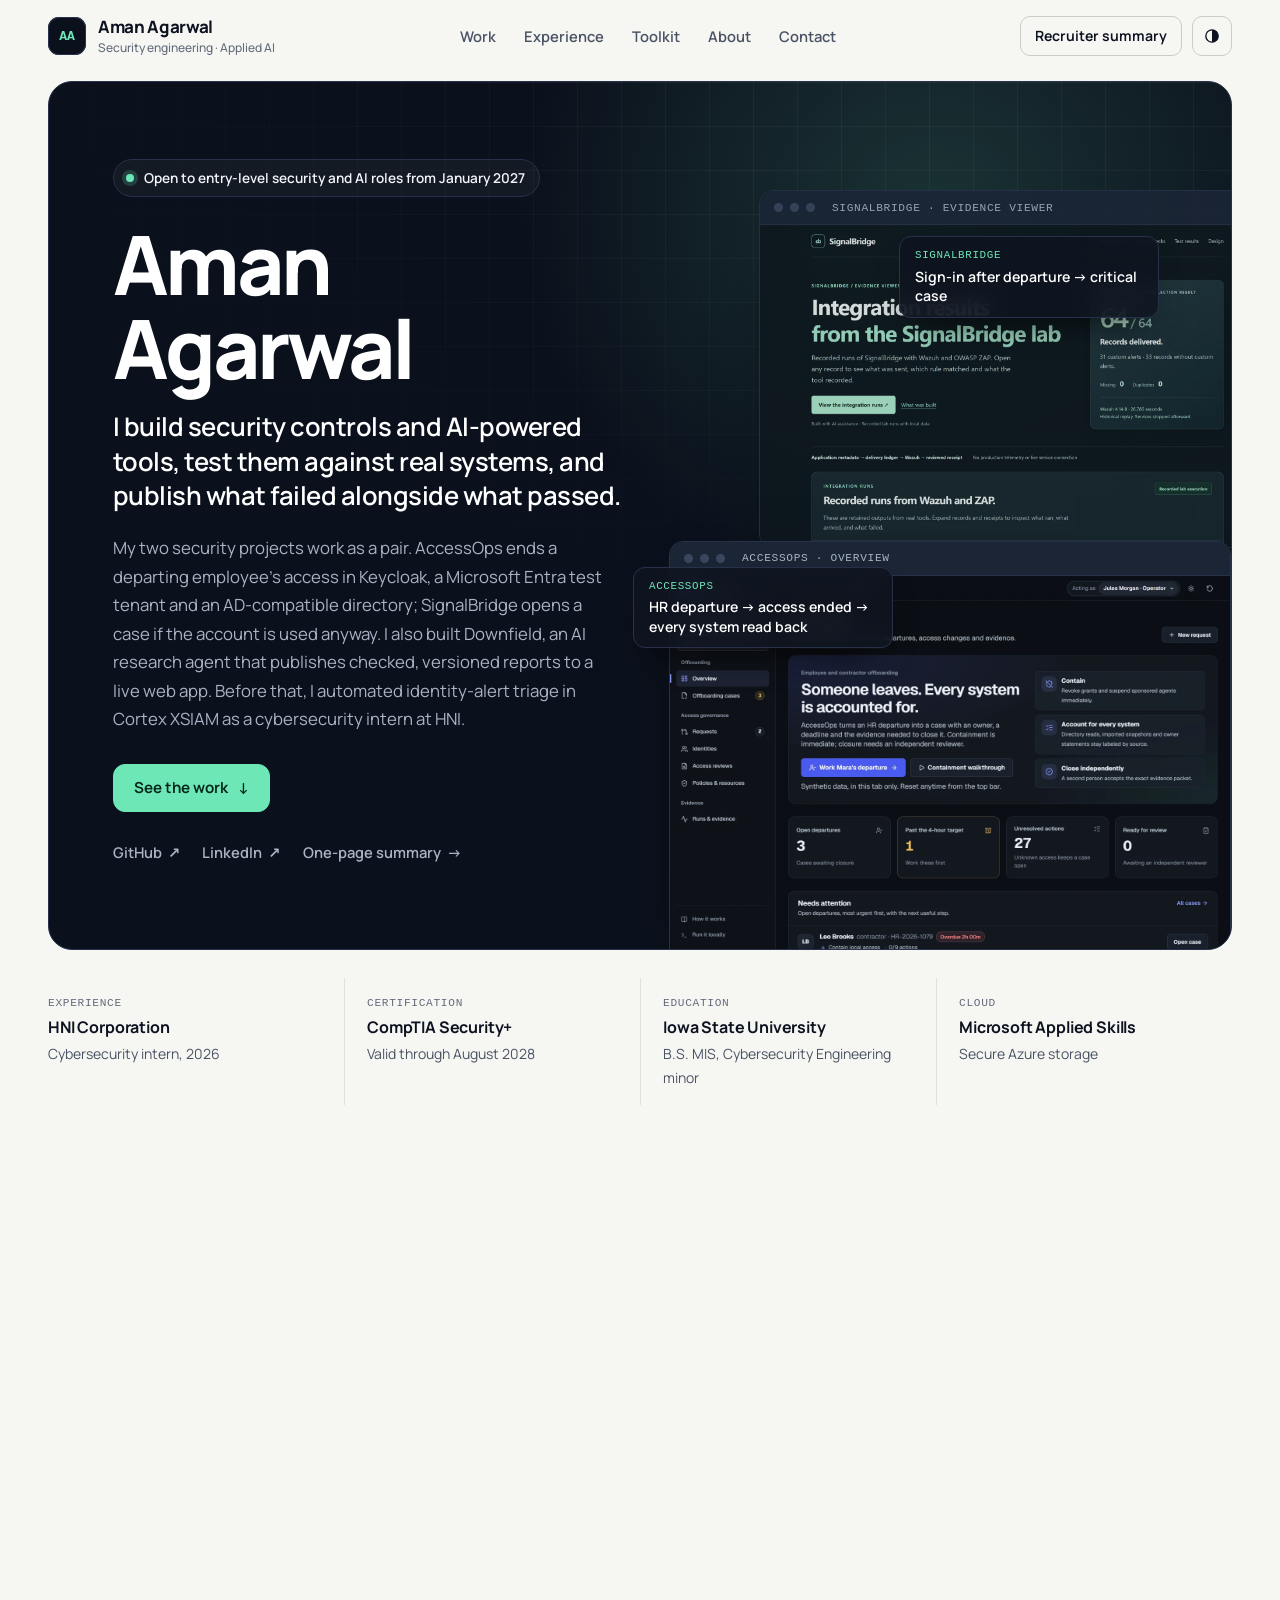
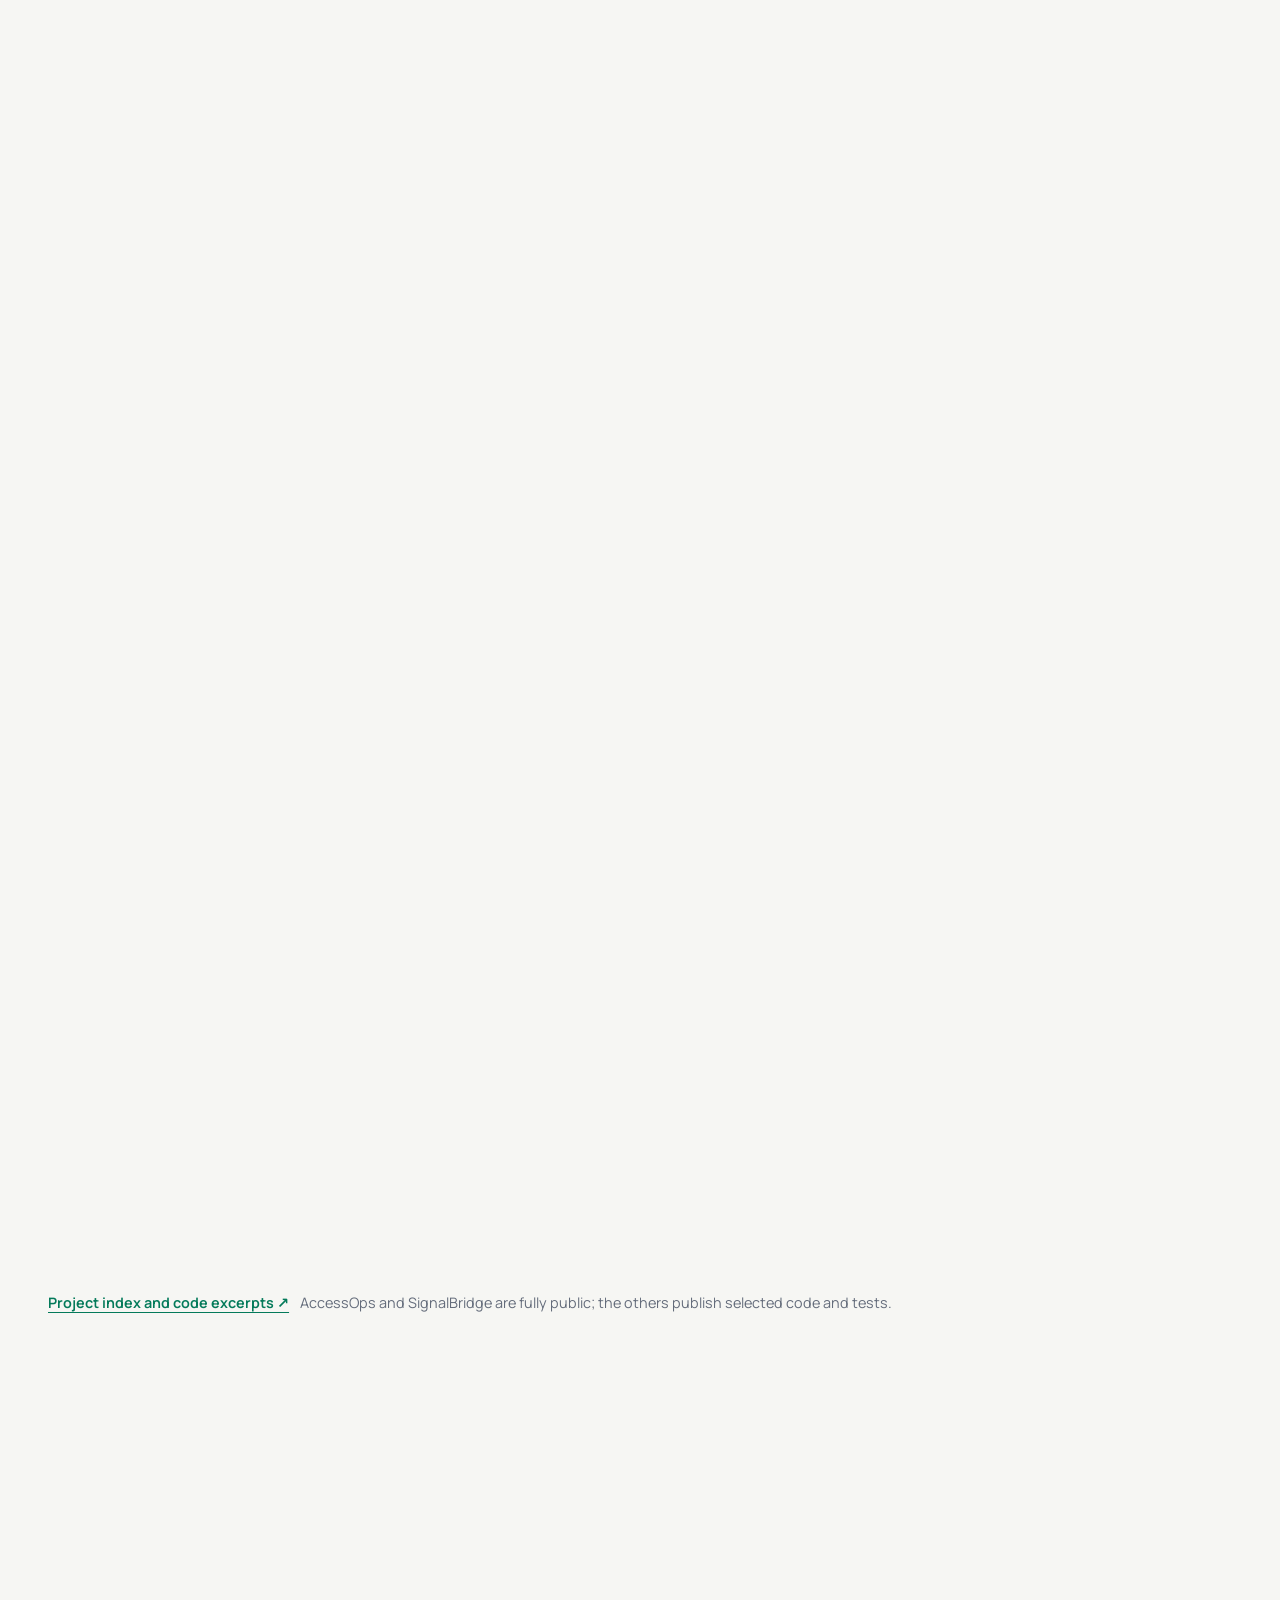
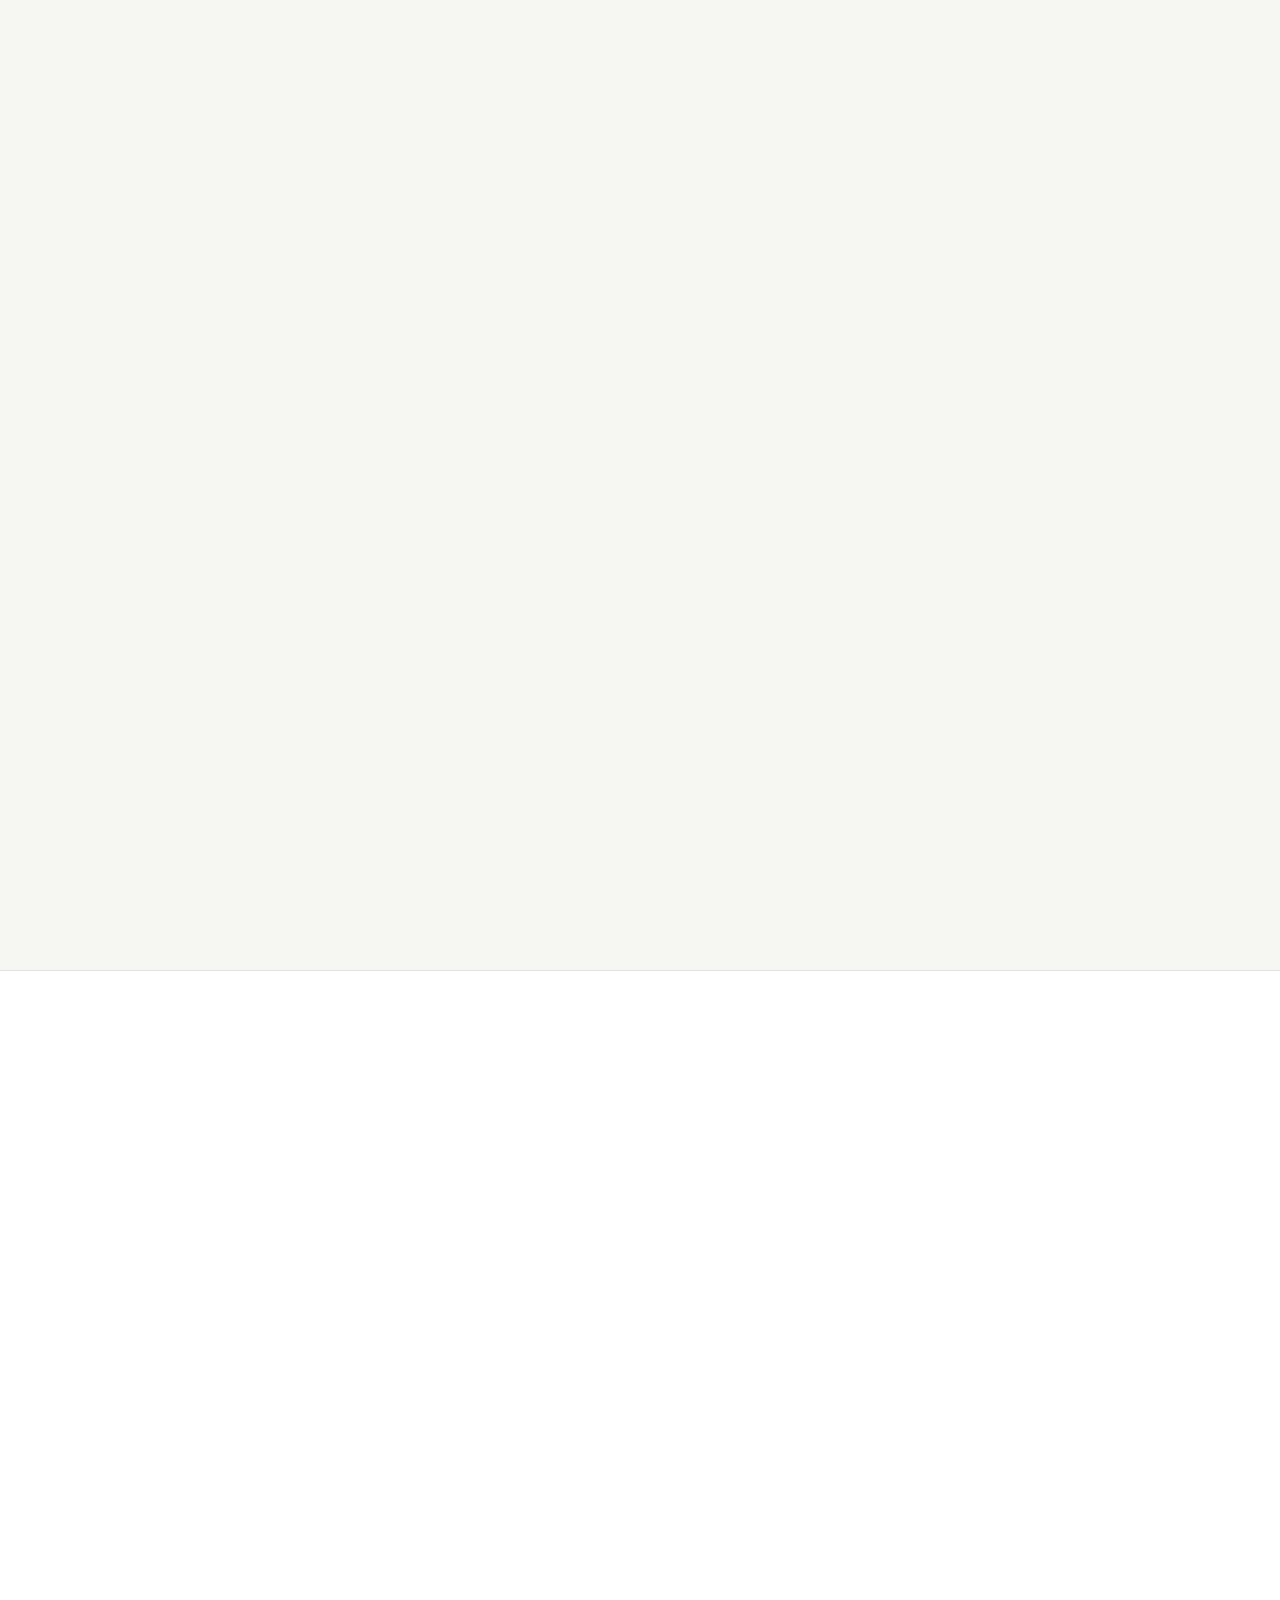
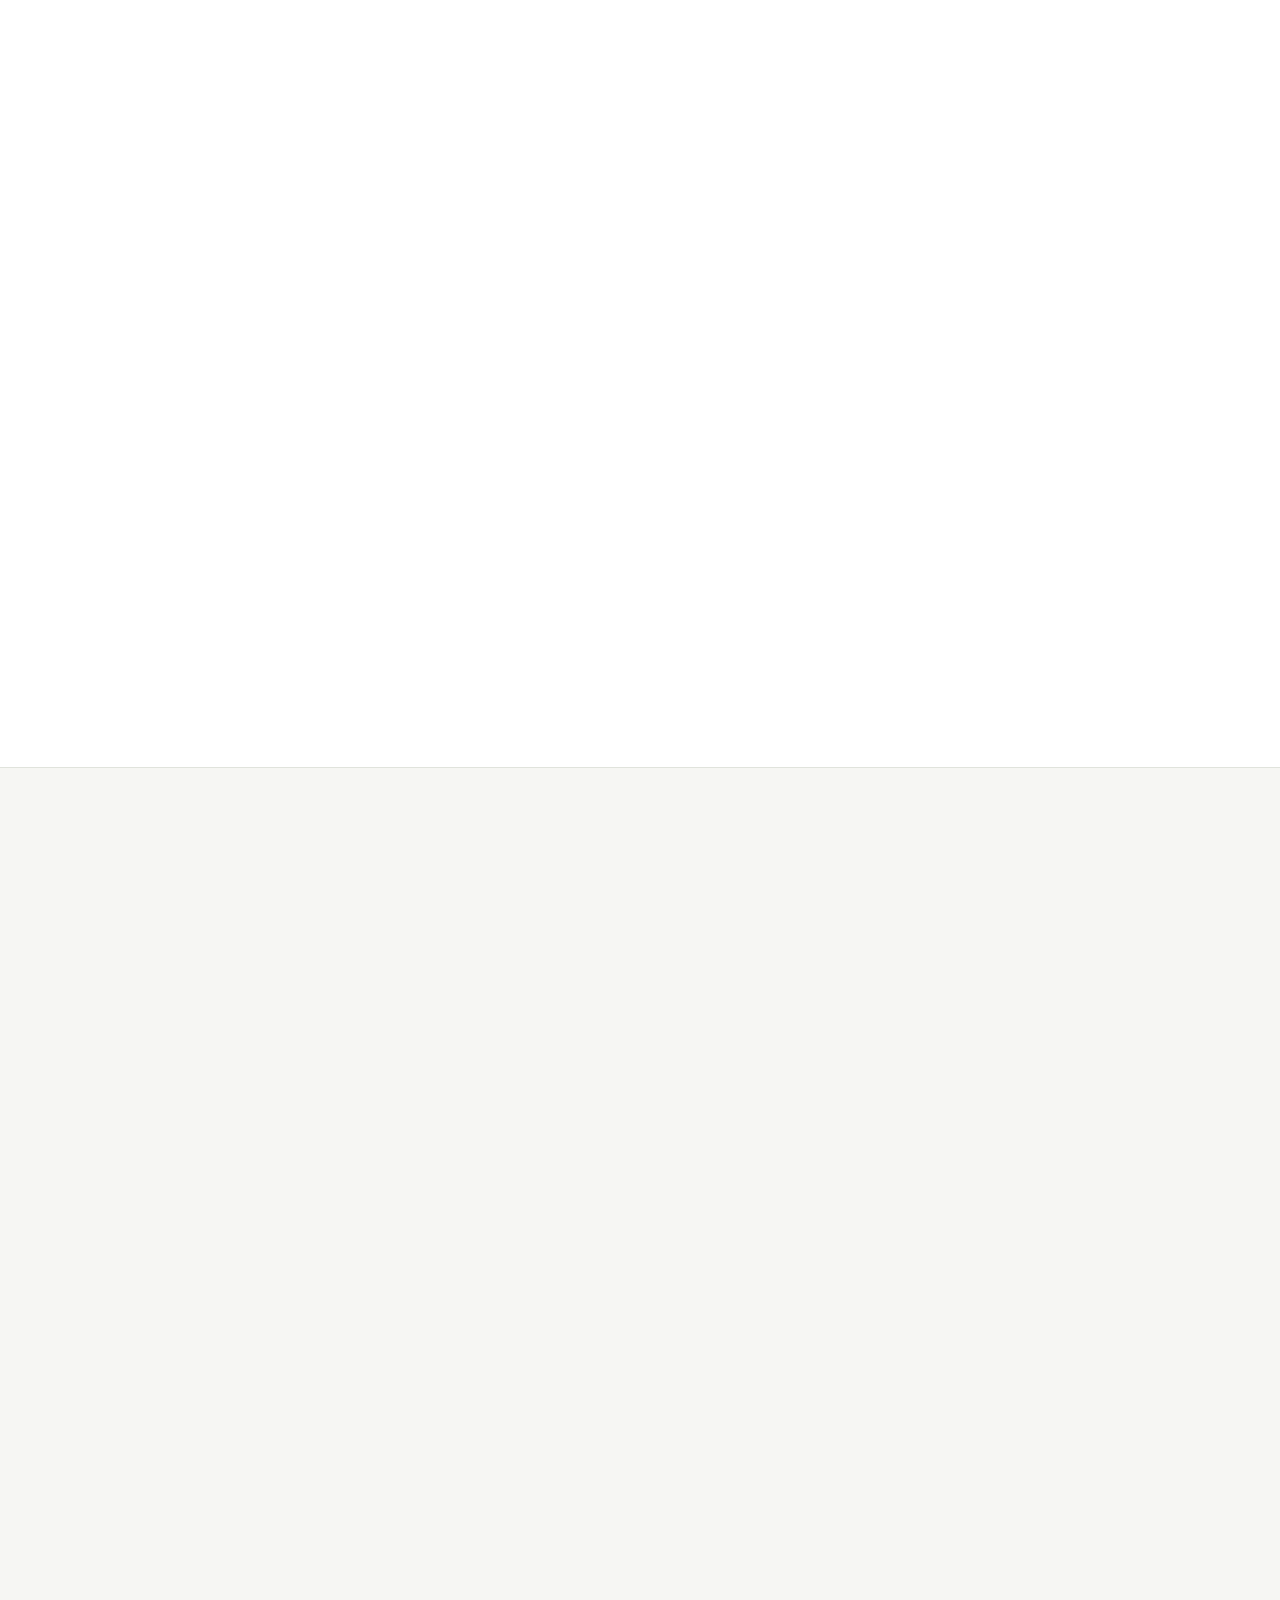
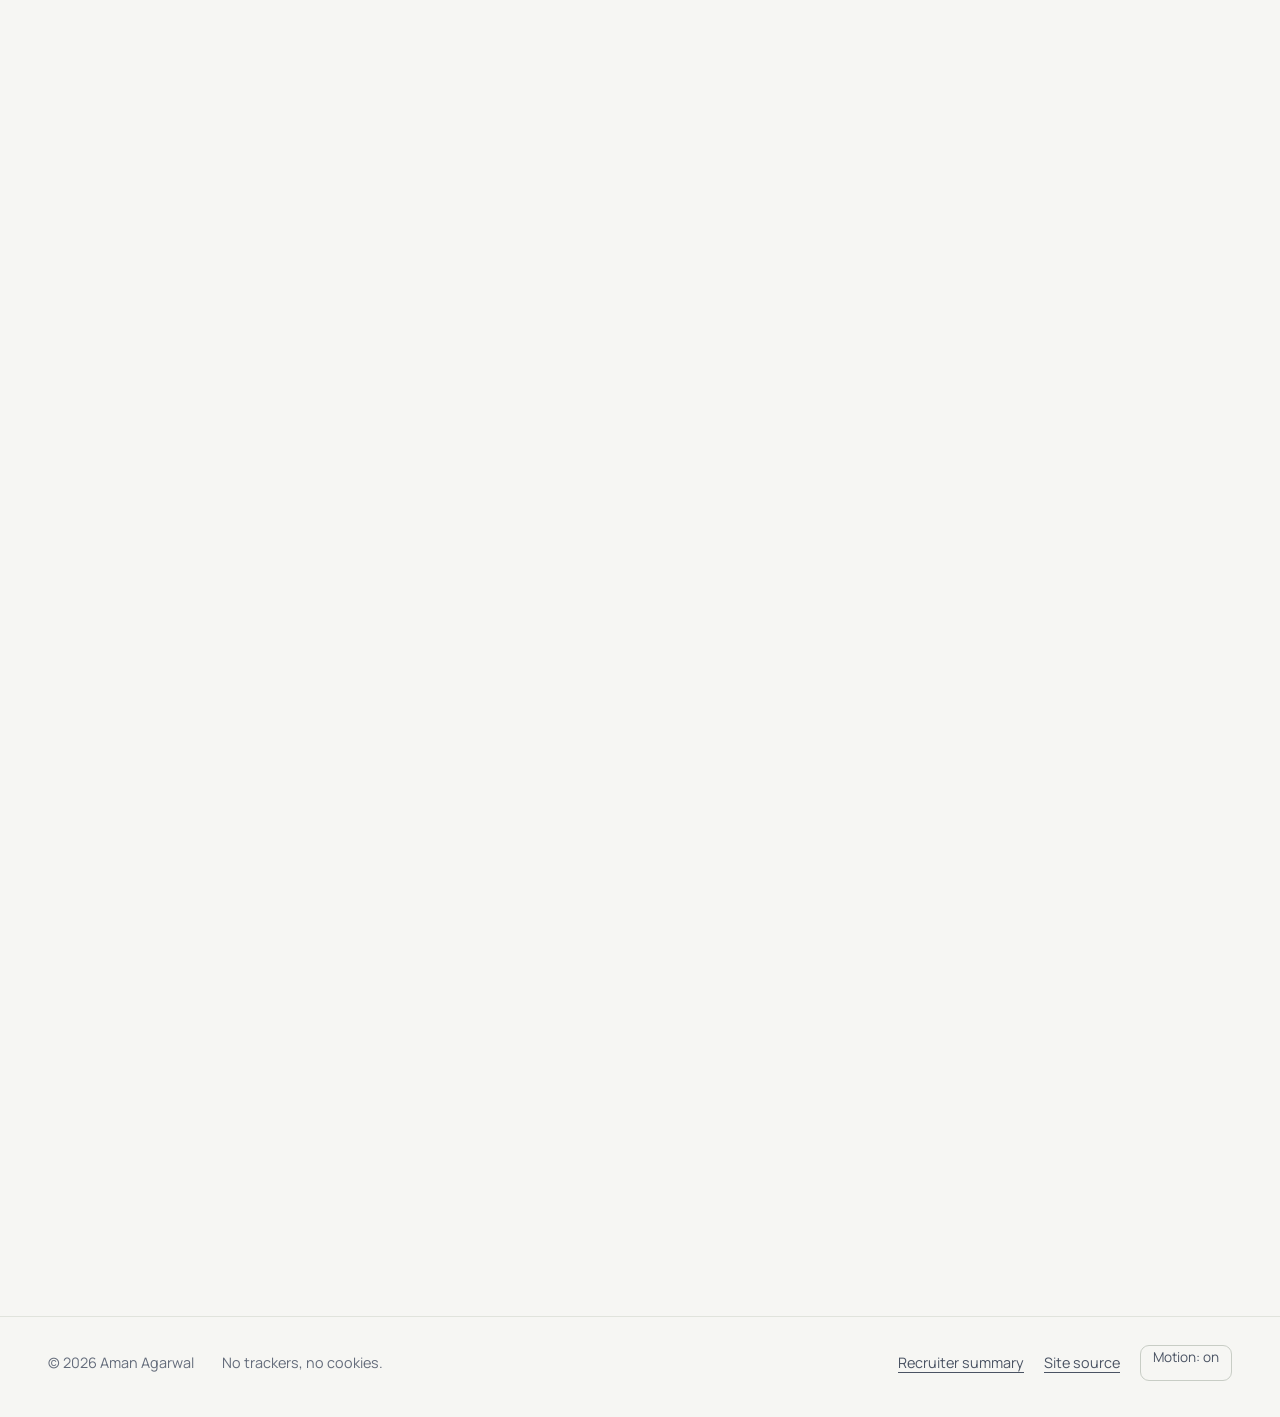
==== commit 0e76b324: "Show the email address as plain text instead of mailto links The mailto links did nothing for visito" ====
--- a/index.html
+++ b/index.html
@@ -49,7 +49,7 @@
         <h1 id="intro" data-enter-stage="1">Aman Agarwal</h1>
         <p class="hero-lead" data-enter-stage="2">I build security controls and AI-powered tools, test them against real systems, and publish what failed alongside what passed.</p>
         <p class="hero-body">My two security projects work as a pair. AccessOps ends a departing employee’s access in Keycloak, a Microsoft Entra test tenant and an AD-compatible directory; SignalBridge opens a case if the account is used anyway. I also built Downfield, an AI research agent that publishes checked, versioned reports to a live web app. Before that, I automated identity-alert triage in Cortex XSIAM as a cybersecurity intern at HNI.</p>
-        <div class="btn-row"><a class="btn btn-primary" href="#projects">See the work <span aria-hidden="true">↓</span></a><a class="btn btn-ghost" href="mailto:aagarwalcollege@gmail.com">Email me <span aria-hidden="true">↗</span></a></div>
+        <div class="btn-row"><a class="btn btn-primary" href="#projects">See the work <span aria-hidden="true">↓</span></a></div>
         <ul class="hero-links">
           <li><a href="https://github.com/aman-agarwal6">GitHub <span aria-hidden="true">↗</span></a></li>
           <li><a href="https://www.linkedin.com/in/aman-agarwal6/">LinkedIn <span aria-hidden="true">↗</span></a></li>
@@ -219,7 +219,7 @@
           <h3><a href="projects/downfield.html">Downfield</a></h3>
           <p class="tagline">An AI research agent with guardrails.</p>
           <p>A local AI agent that turns game, injury, news and weather data into structured NFL reports for BetTail. It runs with two tools and no app secrets, and code checks every report before it’s published.</p>
-          <ul class="mini-metrics"><li><strong>15 games</strong>a full NFL week, published before kickoff and verified in BetTail</li><li><strong>Every report</strong>checked for schema and arithmetic before it’s published</li></ul>
+          <ul class="mini-metrics"><li><strong>32 games</strong>covered across two NFL weeks, with 415 saved reports</li><li><strong>Every report</strong>checked for schema and arithmetic before it’s published</li></ul>
           <p class="card-stack">Node.js · JSON Schema · Claude</p>
           <div class="card-links"><a href="projects/downfield.html">Case study <span aria-hidden="true">→</span></a><a href="projects/bettail.html#agent">BetTail integration <span aria-hidden="true">→</span></a></div>
         </div>
@@ -357,7 +357,7 @@
         <p>I’m looking for an entry-level security role on a team I can learn from. Email is the fastest way to reach me.</p>
       </div>
       <div class="contact-actions">
-      <a class="contact-email" href="mailto:aagarwalcollege@gmail.com">aagarwalcollege@gmail.com <span aria-hidden="true">↗</span></a>
+      <p class="contact-email">aagarwalcollege@gmail.com</p>
       <ul class="contact-links">
         <li><a href="https://www.linkedin.com/in/aman-agarwal6/">LinkedIn <span aria-hidden="true">↗</span></a></li>
         <li><a href="https://github.com/aman-agarwal6">GitHub <span aria-hidden="true">↗</span></a></li>
--- a/assets/css/main.css
+++ b/assets/css/main.css
@@ -333,8 +333,7 @@
 .contact-panel h2 { max-width:16ch; color:#fff; font-size:clamp(2.2rem,4.6vw,3.6rem); }
 .contact-copy>p:last-child { max-width:52ch; margin:0; color:var(--on-ink-muted); font-size:1.1rem; }
 .contact-actions { justify-self:end; }
-.contact-email { display:inline-flex; align-items:center; gap:14px; max-width:100%; margin:0 0 20px; color:#fff; font-size:clamp(1.25rem,3vw,2rem); font-weight:750; letter-spacing:-.03em; overflow-wrap:anywhere; text-decoration:underline; text-decoration-color:rgb(110 231 183 / 50%); text-decoration-thickness:2px; text-underline-offset:8px; }
-.contact-email:hover { color:var(--ink-accent); }
+.contact-email { display:inline-flex; align-items:center; gap:14px; max-width:100%; margin:0 0 20px; color:#fff; font-size:clamp(1.25rem,3vw,2rem); font-weight:750; letter-spacing:-.03em; overflow-wrap:anywhere; }
 .contact-links { display:flex; flex-wrap:wrap; gap:10px; margin:0; padding:0; list-style:none; }
 .contact-links li { margin:0; }
 .contact-links a { display:inline-flex; align-items:center; gap:8px; min-height:44px; padding:0 16px; border:1px solid var(--ink-line); border-radius:12px; color:#fff; font-weight:650; text-decoration:none; }
@@ -470,6 +469,7 @@
 .case-contact { margin-top:clamp(64px,9vw,104px); padding:clamp(28px,5vw,48px); border:1px solid var(--ink-line); border-radius:var(--radius-lg); background:var(--ink); color:var(--on-ink); }
 .case-contact h2 { color:#fff; font-size:clamp(1.6rem,3vw,2.2rem); }
 .case-contact p { max-width:60ch; color:var(--on-ink-muted); }
+.case-contact strong { color:#fff; font-weight:650; overflow-wrap:anywhere; }
 .case-contact .btn { border-color:rgb(255 255 255 / 22%); background:transparent; color:#fff; }
 .case-contact .btn:hover { border-color:#fff; }
 .case-contact .btn-primary { border-color:var(--ink-accent); background:var(--ink-accent); color:#04251a; }
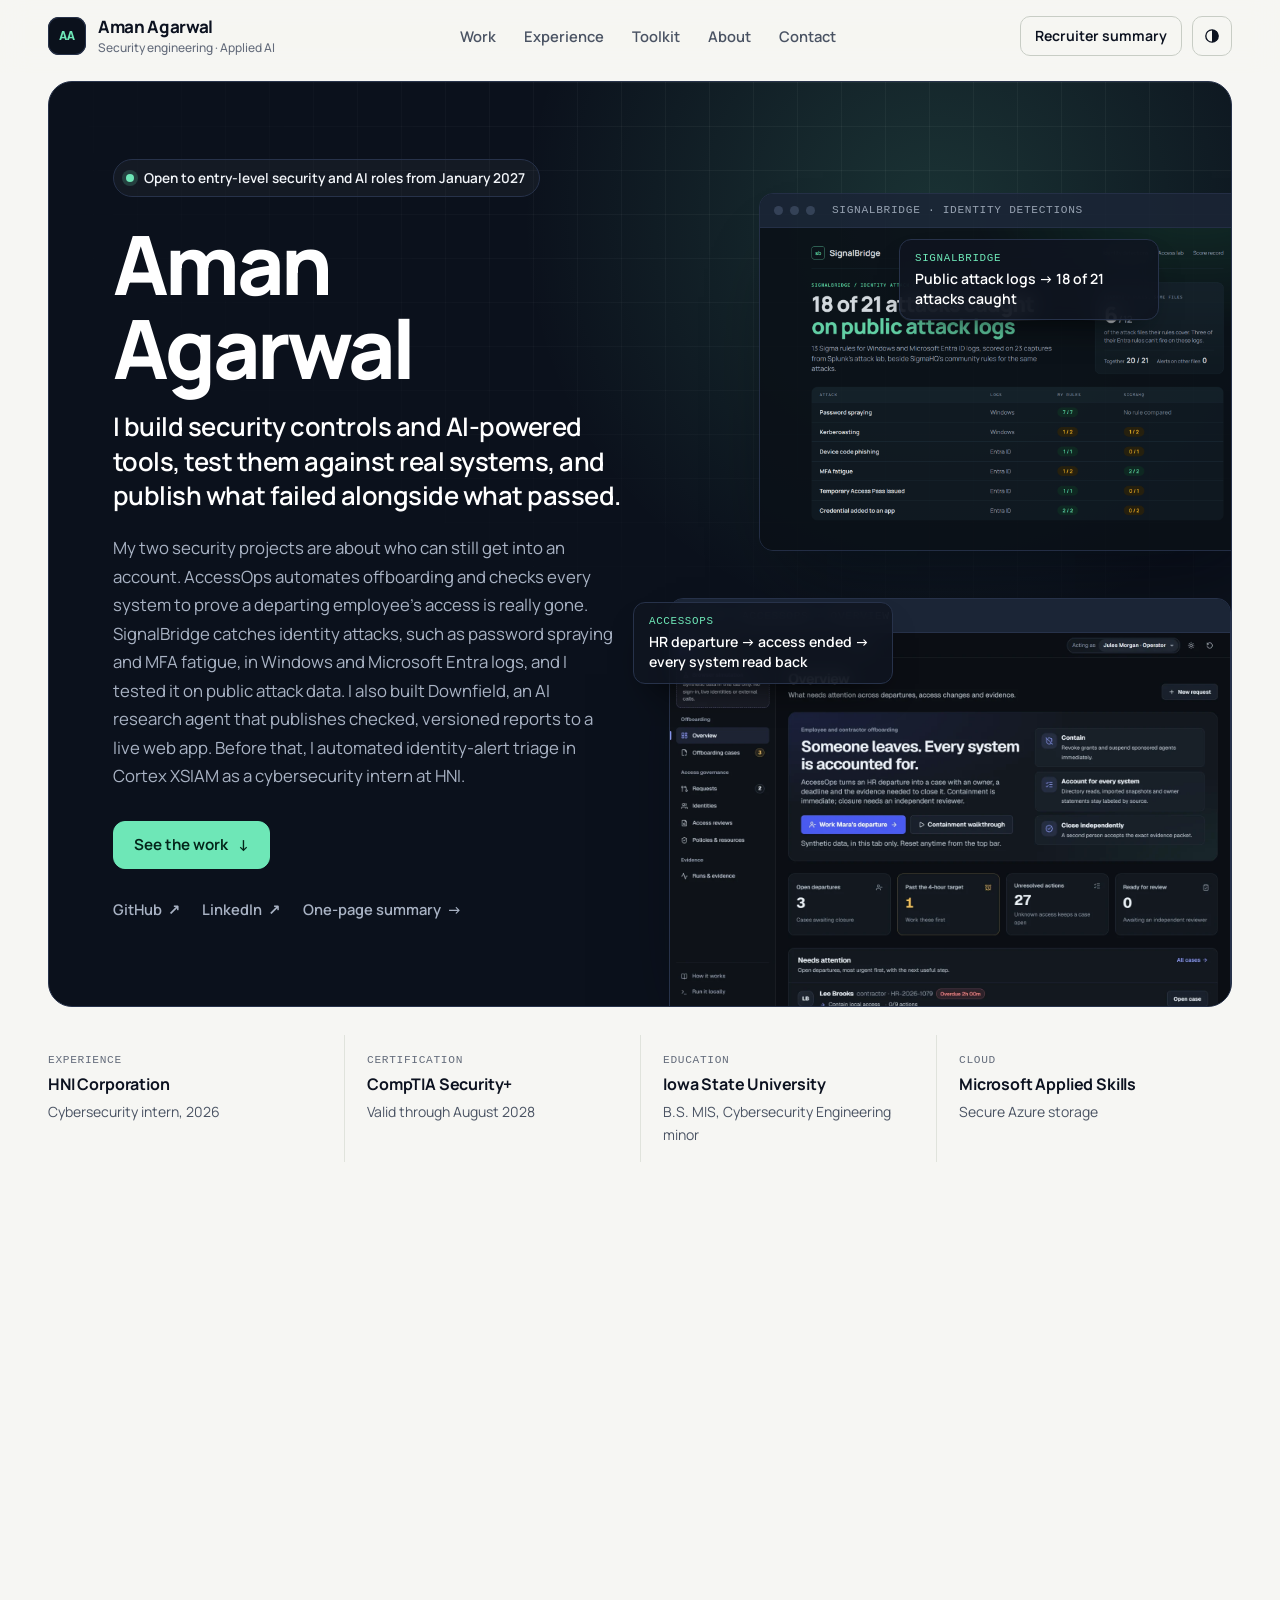
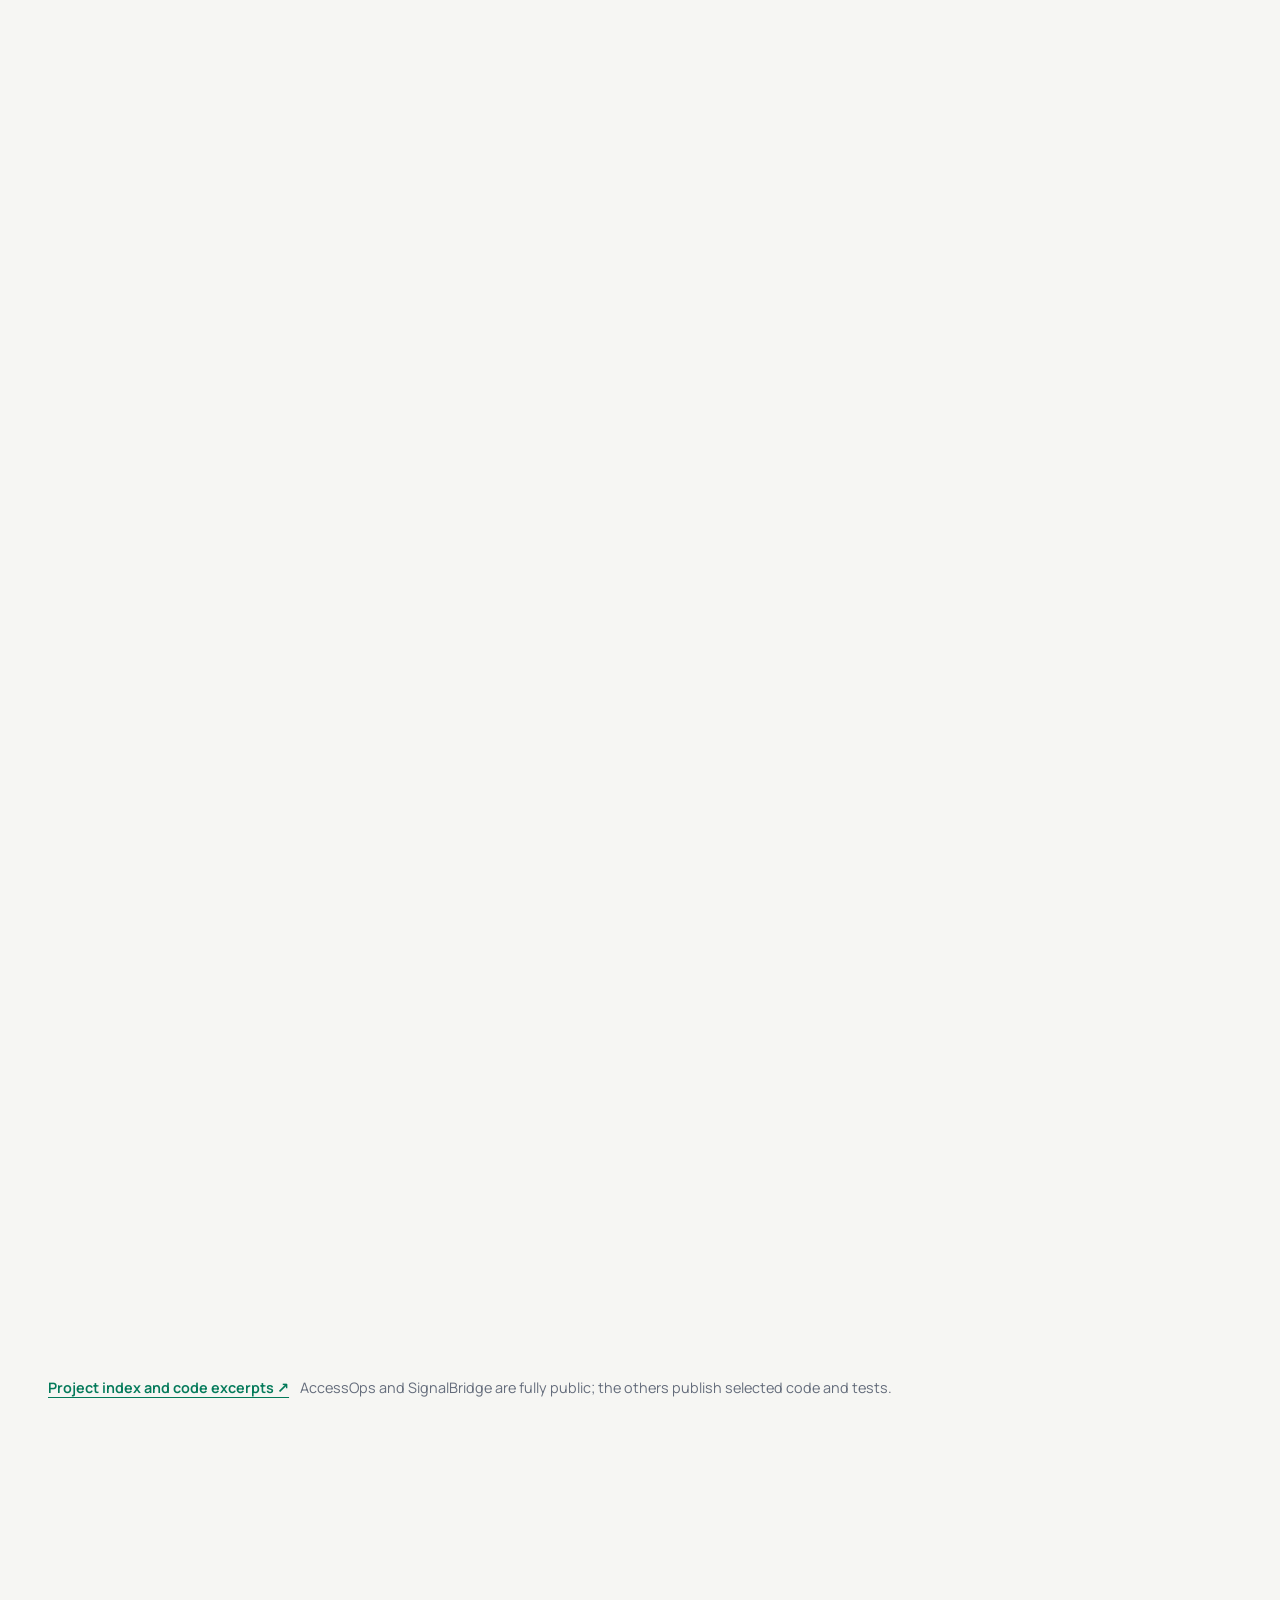
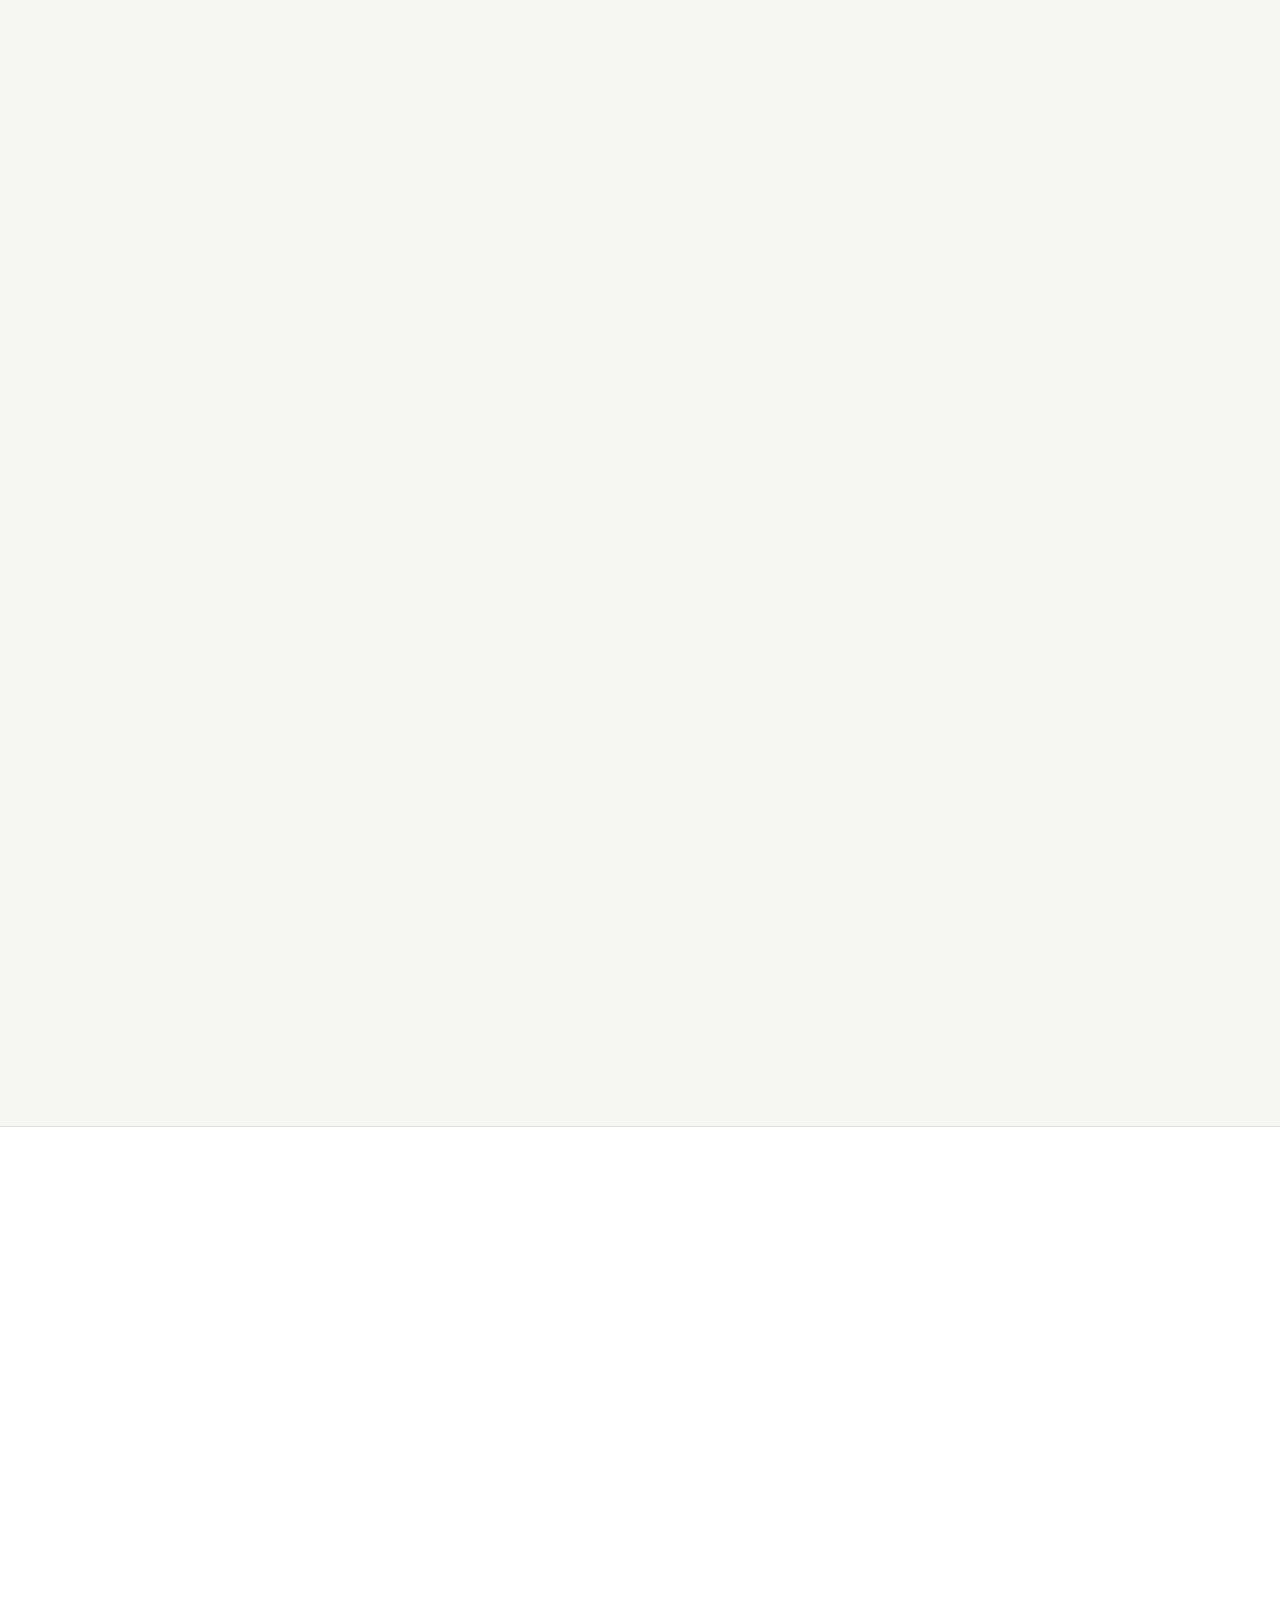
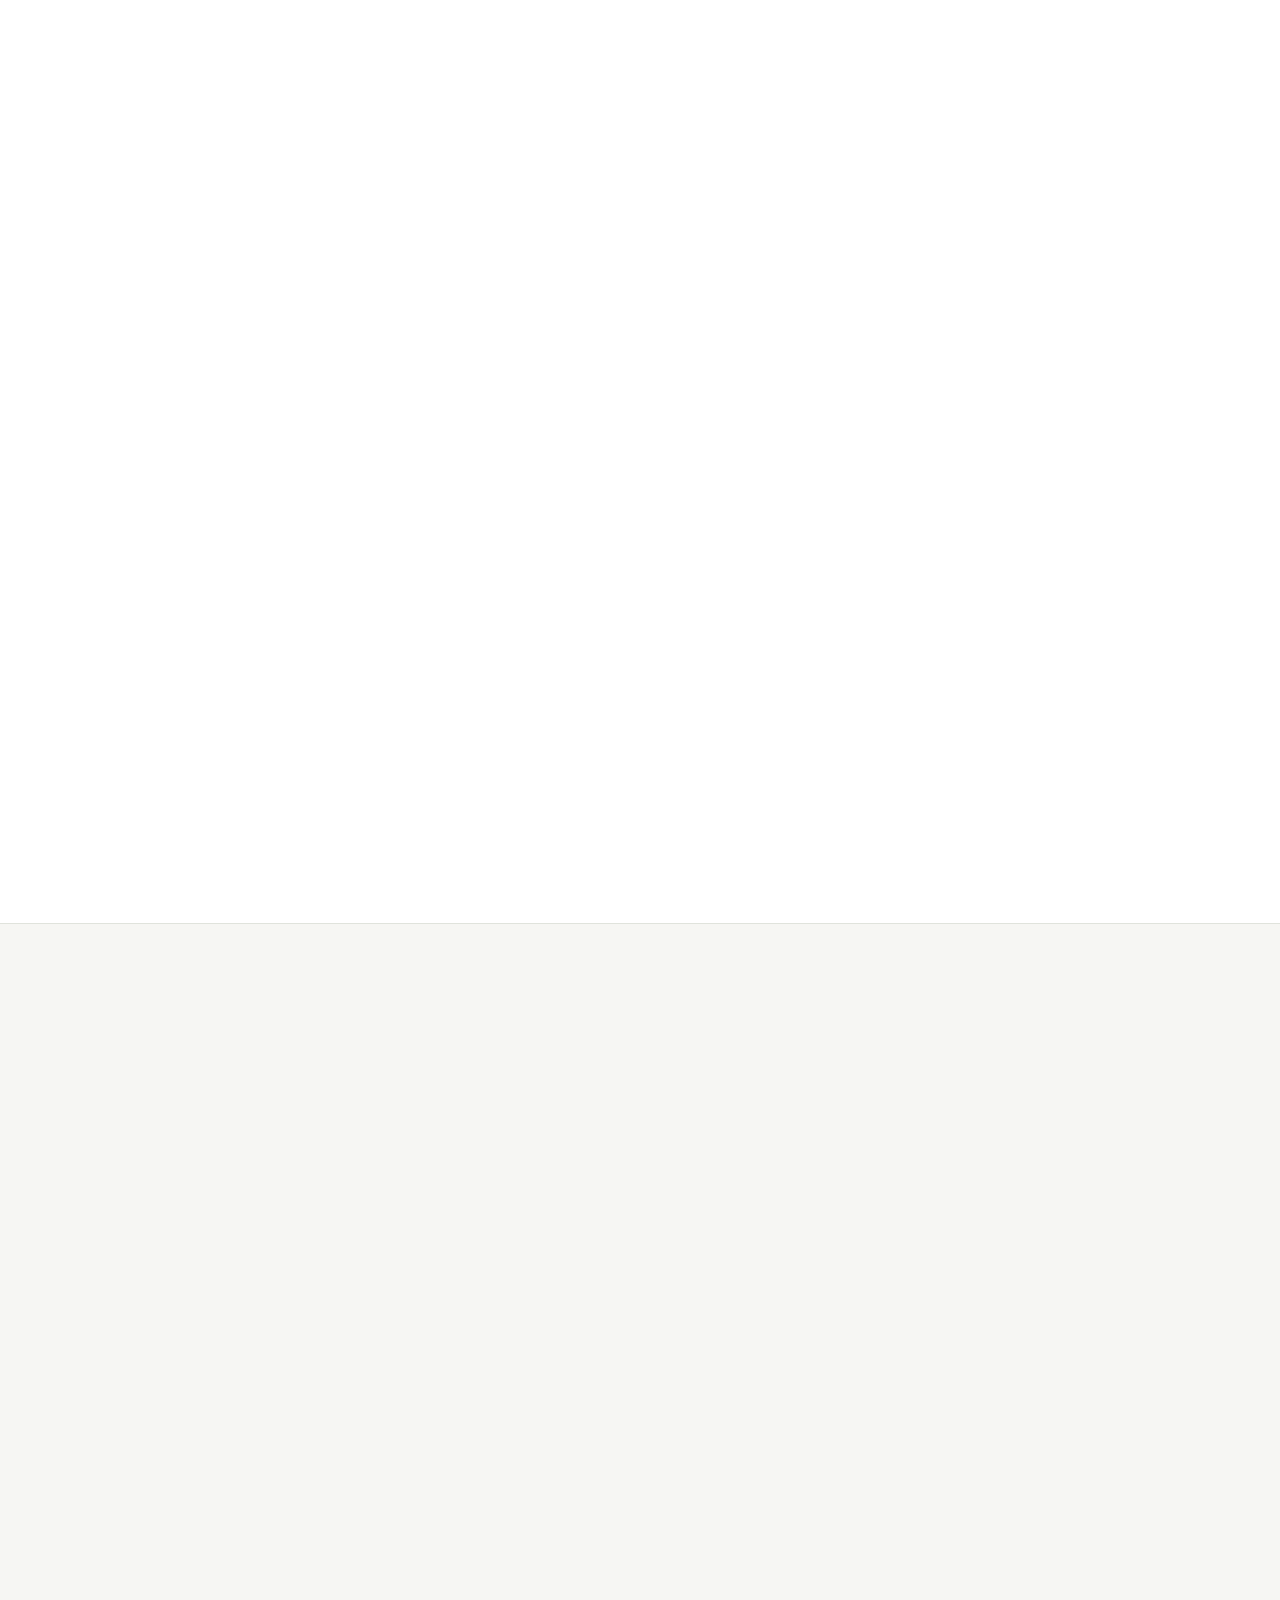
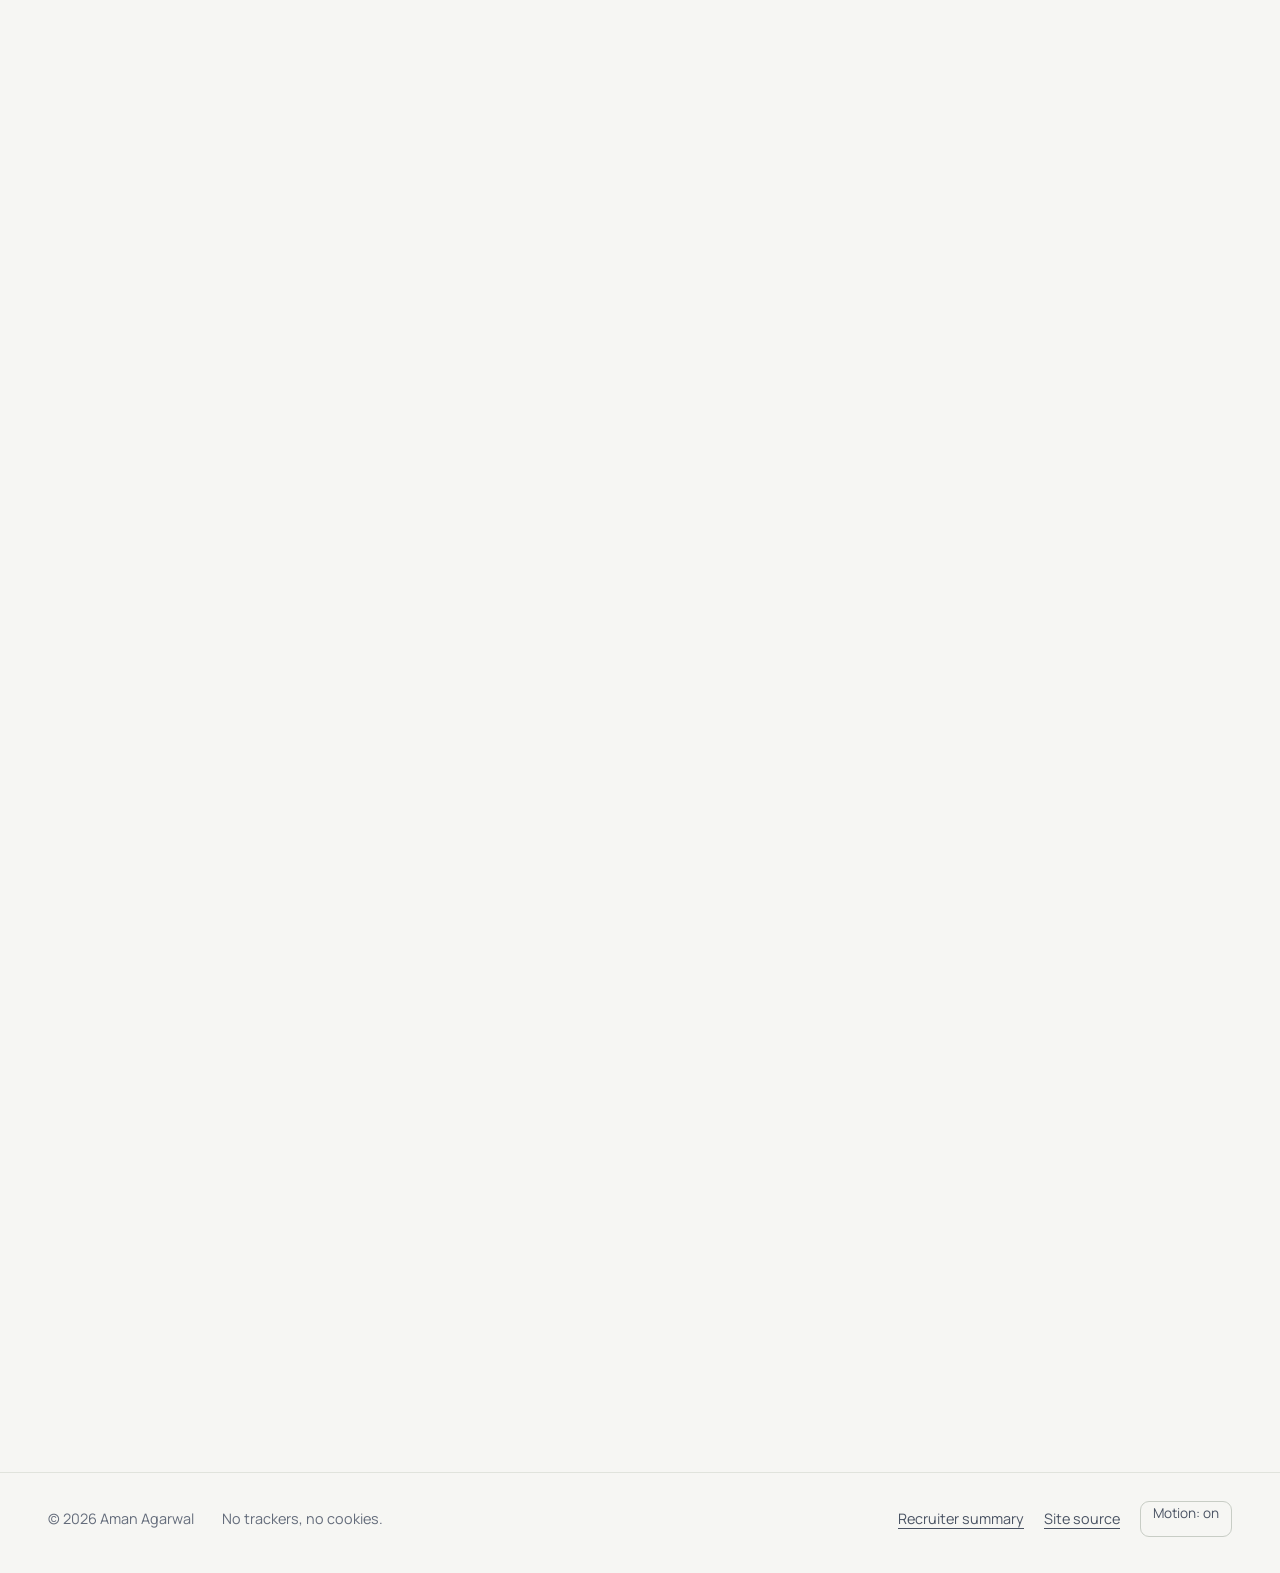
==== commit 7471a31a: "Lead SignalBridge with its identity detection results - Homepage, case study, recruiter summary and " ====
--- a/index.html
+++ b/index.html
@@ -48,7 +48,7 @@
         <p class="hero-kicker" data-enter-stage="0"><span class="status-dot" aria-hidden="true"></span>Open to entry-level security and AI roles from January 2027</p>
         <h1 id="intro" data-enter-stage="1">Aman Agarwal</h1>
         <p class="hero-lead" data-enter-stage="2">I build security controls and AI-powered tools, test them against real systems, and publish what failed alongside what passed.</p>
-        <p class="hero-body">My two security projects work as a pair. AccessOps ends a departing employee’s access in Keycloak, a Microsoft Entra test tenant and an AD-compatible directory; SignalBridge opens a case if the account is used anyway. I also built Downfield, an AI research agent that publishes checked, versioned reports to a live web app. Before that, I automated identity-alert triage in Cortex XSIAM as a cybersecurity intern at HNI.</p>
+        <p class="hero-body">My two security projects are about who can still get into an account. AccessOps automates offboarding and checks every system to prove a departing employee’s access is really gone. SignalBridge catches identity attacks, such as password spraying and MFA fatigue, in Windows and Microsoft Entra logs, and I tested it on public attack data. I also built Downfield, an AI research agent that publishes checked, versioned reports to a live web app. Before that, I automated identity-alert triage in Cortex XSIAM as a cybersecurity intern at HNI.</p>
         <div class="btn-row"><a class="btn btn-primary" href="#projects">See the work <span aria-hidden="true">↓</span></a></div>
         <ul class="hero-links">
           <li><a href="https://github.com/aman-agarwal6">GitHub <span aria-hidden="true">↗</span></a></li>
@@ -58,15 +58,15 @@
       </div>
       <div class="hero-media" data-enter-stage="3">
         <figure class="window window-back">
-          <div class="window-bar" aria-hidden="true"><i></i><i></i><i></i><b>SignalBridge · evidence viewer</b></div>
-          <a class="screenshot-link" href="assets/img/signalbridge-evidence.webp" data-image="assets/img/signalbridge-evidence.webp" data-image-title="SignalBridge evidence viewer" data-caption="SignalBridge evidence viewer: recorded Wazuh runs from an isolated local lab with synthetic data." aria-label="Enlarge SignalBridge evidence viewer"><img src="assets/img/signalbridge-evidence.webp" width="1600" height="1000" alt="SignalBridge evidence viewer: recorded Wazuh runs from an isolated local lab with synthetic data." /></a>
+          <div class="window-bar" aria-hidden="true"><i></i><i></i><i></i><b>SignalBridge · identity detections</b></div>
+          <a class="screenshot-link" href="assets/img/signalbridge-identity.png" data-image="assets/img/signalbridge-identity.png" data-image-title="SignalBridge identity detection results" data-caption="SignalBridge identity detection results: my rules caught 18 of 21 attacks in public attack logs; SigmaHQ's caught 6 of the 12 their rules cover." aria-label="Enlarge SignalBridge identity detection results"><img src="assets/img/signalbridge-identity.png" width="1600" height="1000" alt="SignalBridge identity detection results: 18 of 21 attacks caught on public attack logs, with a per-attack comparison against SigmaHQ's rules." /></a>
         </figure>
         <figure class="window window-front">
           <div class="window-bar" aria-hidden="true"><i></i><i></i><i></i><b>AccessOps · overview</b></div>
           <a class="screenshot-link" href="assets/img/accessops-overview.webp" data-image="assets/img/accessops-overview.webp" data-image-title="AccessOps overview" data-caption="AccessOps public demo with synthetic data: open departures, the 4-hour target and the next step for each case." aria-label="Enlarge AccessOps overview"><img src="assets/img/accessops-overview.webp" width="1440" height="960" alt="AccessOps public demo with synthetic data: open departures, the 4-hour target and the next step for each case." fetchpriority="high" /></a>
         </figure>
         <p class="proof-chip chip-a"><span class="chip-label">AccessOps</span>HR departure → access ended → every system read back</p>
-        <p class="proof-chip chip-b"><span class="chip-label">SignalBridge</span>Sign-in after departure → critical case</p>
+        <p class="proof-chip chip-b"><span class="chip-label">SignalBridge</span>Public attack logs → 18 of 21 attacks caught</p>
       </div>
     </div>
   </section>
@@ -112,22 +112,22 @@
     <article class="feature feature-flip" id="project-signalbridge" data-reveal>
       <div class="feature-media">
         <figure class="window">
-          <div class="window-bar" aria-hidden="true"><i></i><i></i><i></i><b>SignalBridge · evidence viewer</b></div>
-          <a class="screenshot-link" href="assets/img/signalbridge-evidence.webp" data-image="assets/img/signalbridge-evidence.webp" data-image-title="SignalBridge evidence viewer" data-caption="SignalBridge evidence viewer: recorded Wazuh runs from an isolated local lab with synthetic data." aria-label="Enlarge SignalBridge evidence viewer"><img src="assets/img/signalbridge-evidence.webp" width="1600" height="1000" alt="SignalBridge evidence viewer: recorded Wazuh runs from an isolated local lab with synthetic data." loading="lazy" /><span class="inspect-button" aria-hidden="true">Enlarge ↗</span></a>
+          <div class="window-bar" aria-hidden="true"><i></i><i></i><i></i><b>SignalBridge · identity detections</b></div>
+          <a class="screenshot-link" href="assets/img/signalbridge-identity.png" data-image="assets/img/signalbridge-identity.png" data-image-title="SignalBridge identity detection results" data-caption="SignalBridge identity detection results: my rules caught 18 of 21 attacks in public attack logs; SigmaHQ's caught 6 of the 12 their rules cover." aria-label="Enlarge SignalBridge identity detection results"><img src="assets/img/signalbridge-identity.png" width="1600" height="1000" alt="SignalBridge identity detection results: 18 of 21 attacks caught on public attack logs, with a per-attack comparison against SigmaHQ's rules." loading="lazy" /><span class="inspect-button" aria-hidden="true">Enlarge ↗</span></a>
         </figure>
-        <ul class="badges" aria-label="Availability"><li>Public source</li><li>Signed release</li><li>Isolated local lab</li></ul>
+        <ul class="badges" aria-label="Availability"><li>Public source</li><li>Public attack data</li><li>Re-scored in CI</li></ul>
       </div>
       <div class="feature-body">
         <p class="project-label"><span class="num">02</span>Security operations · Detection engineering</p>
         <h3><a href="projects/signalbridge.html">SignalBridge</a></h3>
-        <p class="tagline">Catch the access that should have ended.</p>
-        <p class="feature-desc">A detection lab that catches access that should have ended. Five detection rules, also written as Sigma, SPL and KQL, run against signed app events, and each finding goes through analyst review to a verified fix. It also receives AccessOps’ leaver events and opens a critical case if a departed account signs in.</p>
+        <p class="tagline">Catch identity attacks in the logs a SOC already has.</p>
+        <p class="feature-desc">Detection rules for password spraying, Kerberoasting, MFA fatigue and device code phishing in Windows and Microsoft Entra ID logs. I tested them on public attack data and compared them with the security community’s rules for the same attacks. A lab version also catches access that continues after it was removed, and opens a critical case when AccessOps reports a departed account in use.</p>
         <ul class="metrics">
+          <li><strong>18 of 21</strong><span>public attack captures caught by my 13 rules, with no alerts on unrelated files</span></li>
+          <li><strong>3</strong><span>community Entra rules I found can’t fire on real log exports</span></li>
           <li><strong>4</strong><span>writes a removed user could still make, until I found and fixed the race</span></li>
-          <li><strong>5</strong><span>detection rules, also written as Sigma, SPL and KQL and run in real query engines</span></li>
-          <li><strong>0</strong><span>events lost or duplicated when I stopped the Wazuh collector mid-run</span></li>
         </ul>
-        <ul class="stack" aria-label="Technologies"><li>Python</li><li>Django</li><li>PostgreSQL</li><li>Docker</li><li>Wazuh</li><li>Keycloak</li><li>Sigma</li><li>OWASP ZAP</li></ul>
+        <ul class="stack" aria-label="Technologies"><li>Sigma</li><li>Splunk SPL</li><li>KQL</li><li>Microsoft Entra ID</li><li>Windows Security logs</li><li>MITRE ATT&amp;CK</li><li>Python</li><li>Wazuh</li></ul>
         <div class="feature-actions"><a class="btn btn-primary" href="projects/signalbridge.html">Read the case study <span aria-hidden="true">→</span></a><a class="btn btn-ghost" href="https://github.com/aman-agarwal6/signalbridge">Source <span aria-hidden="true">↗</span></a></div>
       </div>
     </article>
@@ -239,7 +239,7 @@
         <h3>Disabled, but still signed in</h3>
         <dl>
           <div><dt>Found</dt><dd>After the account was disabled, the person stayed signed in to the app and Keycloak kept their session.</dd></div>
-          <div><dt>Fixed</dt><dd>Offboarding now ends every Keycloak session and sends a back-channel logout; the step only counts once no session is left.</dd></div>
+          <div><dt>Fixed</dt><dd>Offboarding now ends every sign-in session and signs the person out of each app; the step only counts once no session is left.</dd></div>
           <div><dt>Proof</dt><dd>22 before-and-after session and token checks, from refresh tokens to a token the app checks itself.</dd></div>
         </dl>
         <p class="finding-links"><a href="https://github.com/aman-agarwal6/AccessOps/blob/main/docs/verification.md">Verification ledger <span aria-hidden="true">↗</span></a><a href="projects/accessops.html#caught">All six gaps <span aria-hidden="true">→</span></a></p>
@@ -248,31 +248,31 @@
         <p class="finding-tag"><b>SignalBridge</b>Authorization</p>
         <h3>Writes accepted after access was removed</h3>
         <dl>
-          <div><dt>Found</dt><dd>A user just removed from a workspace could still complete 4 case writes through a time-of-check to time-of-use gap.</dd></div>
-          <div><dt>Fixed</dt><dd>The account and role are re-checked inside the database transaction, before the record is locked.</dd></div>
+          <div><dt>Found</dt><dd>A user just removed from a workspace could still save 4 changes, because access was checked before the write instead of during it.</dd></div>
+          <div><dt>Fixed</dt><dd>Access is now checked inside the same database transaction as the write.</dd></div>
           <div><dt>Proof</dt><dd>13 regression tests covering revoked access, disabled accounts and workspace changes.</dd></div>
         </dl>
         <p class="finding-links"><a href="https://github.com/aman-agarwal6/signalbridge/blob/60158010c3c6a3bff2f82017d632534c85c7ba57/bridge/services.py">Fix <span aria-hidden="true">↗</span></a><a href="https://github.com/aman-agarwal6/signalbridge/blob/60158010c3c6a3bff2f82017d632534c85c7ba57/tests/test_authorization_refresh.py">Tests <span aria-hidden="true">↗</span></a><a href="https://github.com/aman-agarwal6/signalbridge/blob/60158010c3c6a3bff2f82017d632534c85c7ba57/docs/evidence/20260925-authorization-refresh.json">Before and after <span aria-hidden="true">↗</span></a></p>
       </article>
       <article class="finding" data-reveal>
         <p class="finding-tag"><b>SignalBridge</b>Detection</p>
-        <h3>A detection query Splunk refused</h3>
+        <h3>Community rules that can’t fire</h3>
         <dl>
-          <div><dt>Found</dt><dd>pySigma compiled one of my rules into a Splunk query that looked fine, but Splunk refused to run it.</dd></div>
-          <div><dt>Fixed</dt><dd>I hand-wrote that rule’s SPL with rolling windows and labeled which queries are generated and which are hand-written.</dd></div>
-          <div><dt>Proof</dt><dd>All five rules run in Splunk Free and a Kusto emulator against the same 48 scenarios.</dd></div>
+          <div><dt>Found</dt><dd>Three of SigmaHQ’s Microsoft Entra rules, for device code phishing, Temporary Access Passes and new app credentials, look for a field that real sign-in and audit logs don’t have.</dd></div>
+          <div><dt>Fixed</dt><dd>My rules match the fields Entra actually records, and CI re-scores every rule on the same public attack logs.</dd></div>
+          <div><dt>Proof</dt><dd>On 23 public attack captures, my rules caught 18 of 21 attacks; SigmaHQ’s caught 6 of the 12 they cover.</dd></div>
         </dl>
-        <p class="finding-links"><a href="https://github.com/aman-agarwal6/signalbridge/blob/main/detections/README.md">Engine results <span aria-hidden="true">↗</span></a><a href="projects/signalbridge.html#sigma">Detection as code <span aria-hidden="true">→</span></a></p>
+        <p class="finding-links"><a href="https://github.com/aman-agarwal6/signalbridge/blob/main/detections/identity/README.md">Results and rules <span aria-hidden="true">↗</span></a><a href="projects/signalbridge.html#identity">How it was scored <span aria-hidden="true">→</span></a></p>
       </article>
       <article class="finding" data-reveal>
-        <p class="finding-tag"><b>SignalBridge</b>Identity</p>
-        <h3>The security policy blocked sign-in</h3>
+        <p class="finding-tag"><b>SignalBridge</b>Detection</p>
+        <h3>An attack that hid behind the computer’s account</h3>
         <dl>
-          <div><dt>Found</dt><dd>A keyboard-only browser test showed the console’s Content-Security-Policy blocked the redirect to Keycloak.</dd></div>
-          <div><dt>Fixed</dt><dd>The console’s policy was corrected and the fix got its own regression test.</dd></div>
-          <div><dt>Proof</dt><dd>28 Keycloak protocol checks, from callback replay to back-channel logout, and 5 real-browser checks passed.</dd></div>
+          <div><dt>Found</dt><dd>Kerberoasting run as SYSTEM asks for tickets under the computer’s account. SigmaHQ’s rule and my first draft both ignored computer accounts, so both missed tickets for 25 services in ten minutes.</dd></div>
+          <div><dt>Fixed</dt><dd>My rule now counts every requester and alerts on the burst itself, so it no longer needs that filter.</dd></div>
+          <div><dt>Proof</dt><dd>The burst is caught with no new alerts on the other 22 files. The first run and the change are both published.</dd></div>
         </dl>
-        <p class="finding-links"><a href="https://github.com/aman-agarwal6/signalbridge/blob/main/docs/evidence/20261004-identity-native-73632025aeee400bb7ee49b69fba7c99.json">Identity run record <span aria-hidden="true">↗</span></a></p>
+        <p class="finding-links"><a href="https://github.com/aman-agarwal6/signalbridge/blob/main/detections/identity/rules/windows/w1_kerberoasting_burst.yml">Rule <span aria-hidden="true">↗</span></a><a href="https://github.com/aman-agarwal6/signalbridge/blob/main/detections/identity/score-report.json">Score record <span aria-hidden="true">↗</span></a></p>
       </article>
     </div>
     <p class="findings-more" data-reveal>AccessOps’ live runs found six gaps that disabling an account leaves open, from a surviving group membership to Kerberos tickets valid for 10 hours. Each was fixed or documented. <a href="projects/accessops.html#caught">See all six <span aria-hidden="true">→</span></a></p>
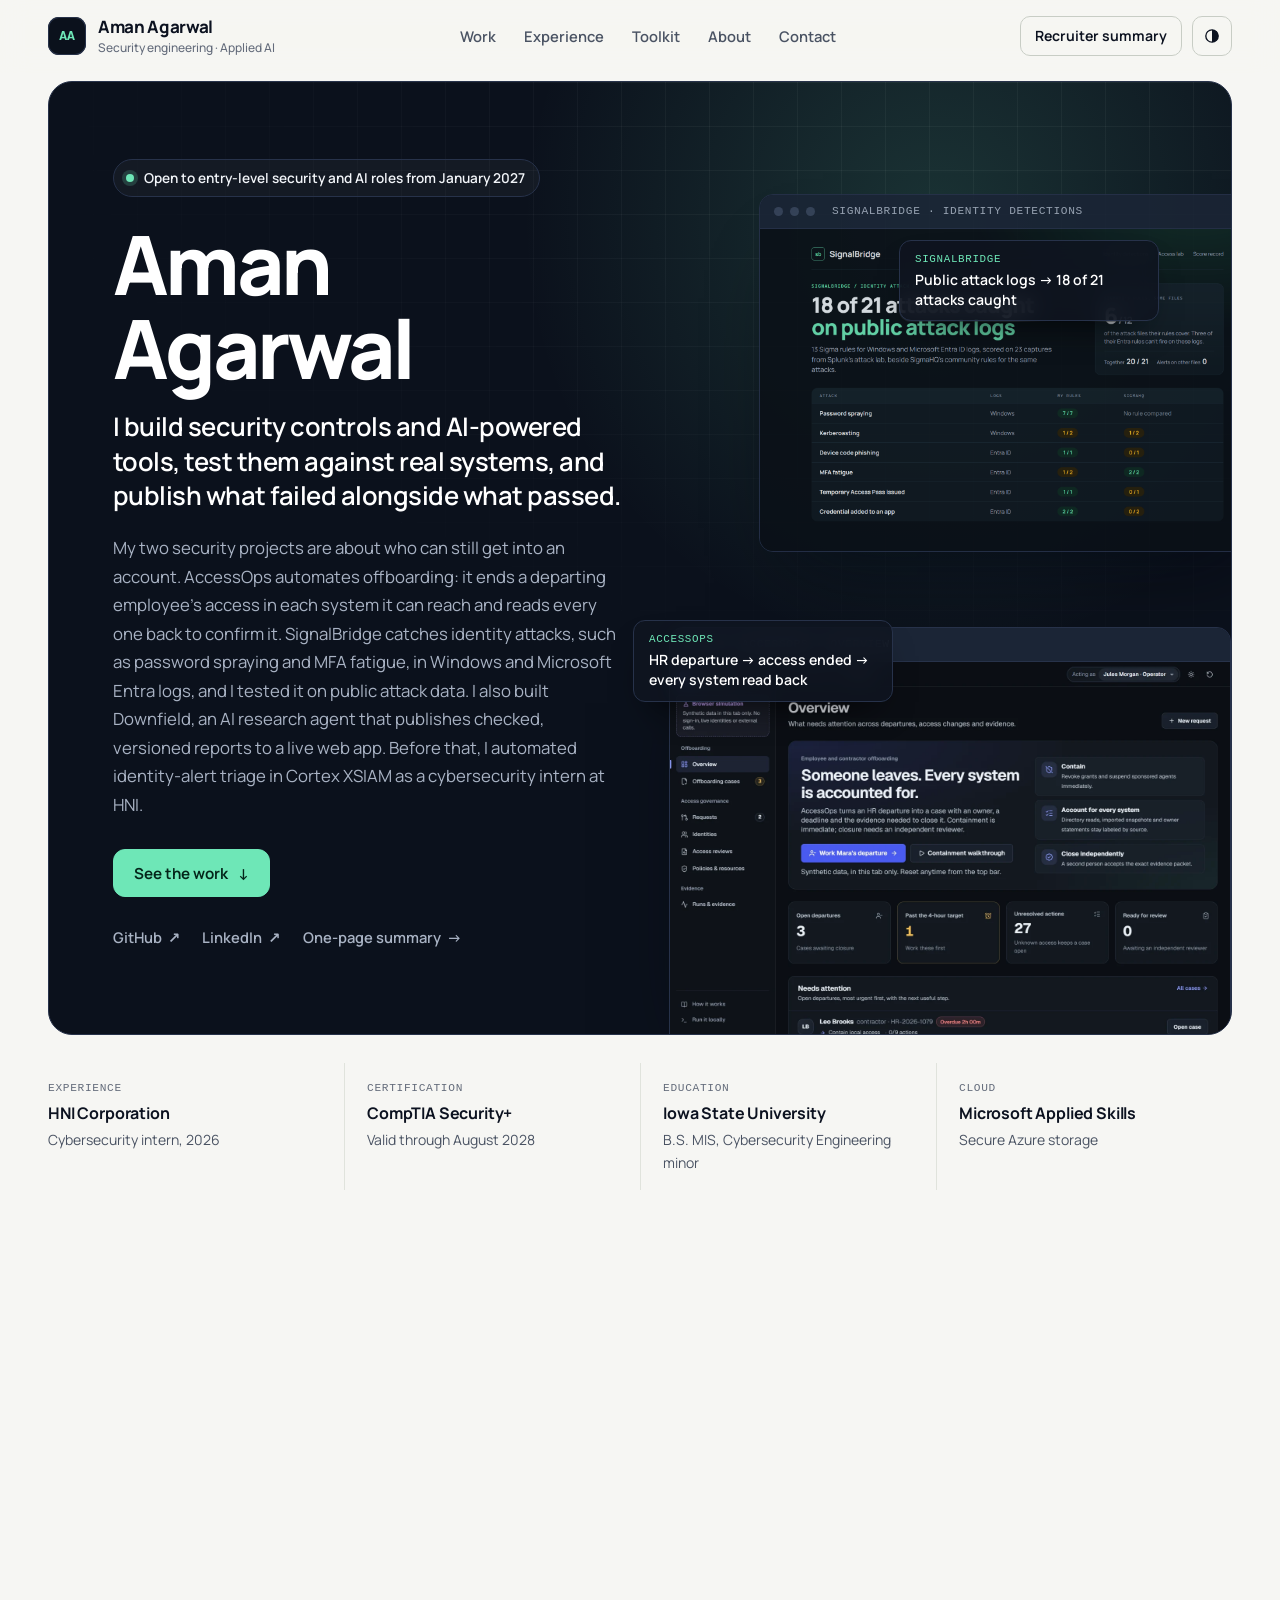
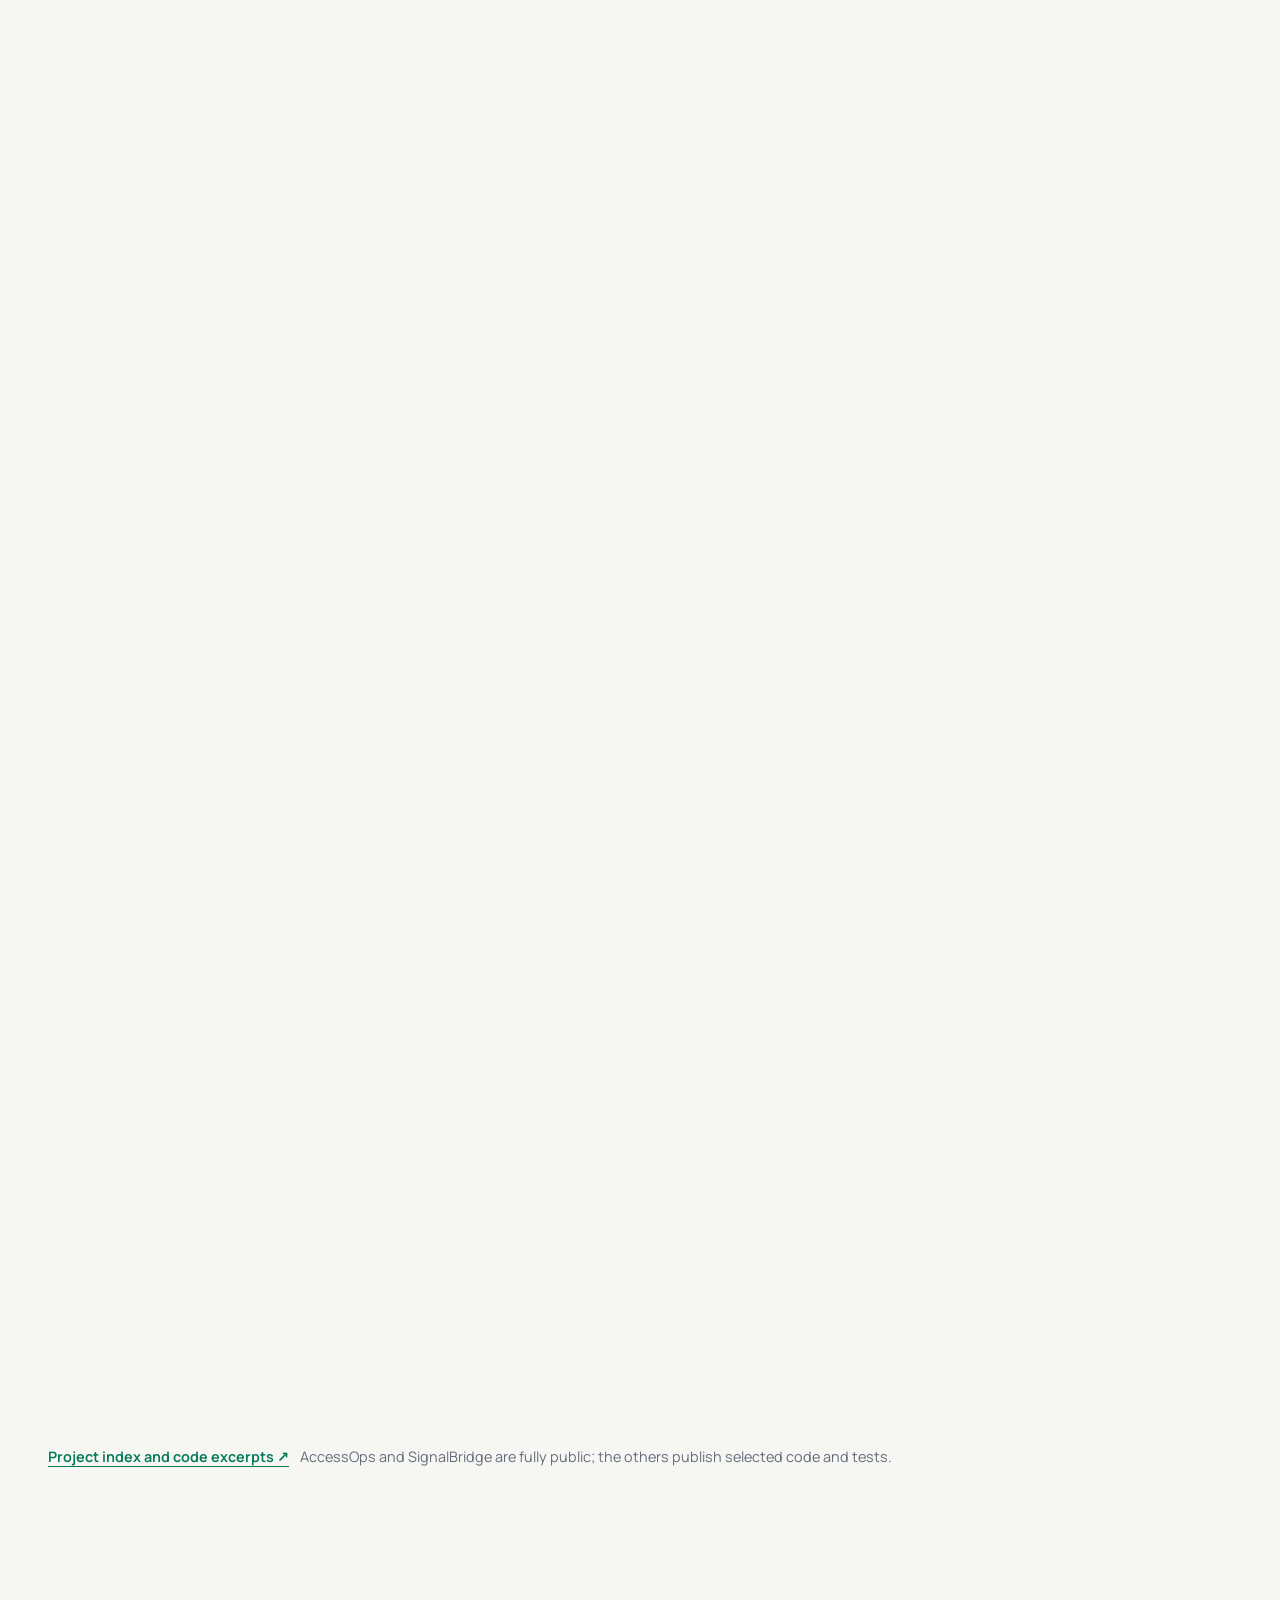
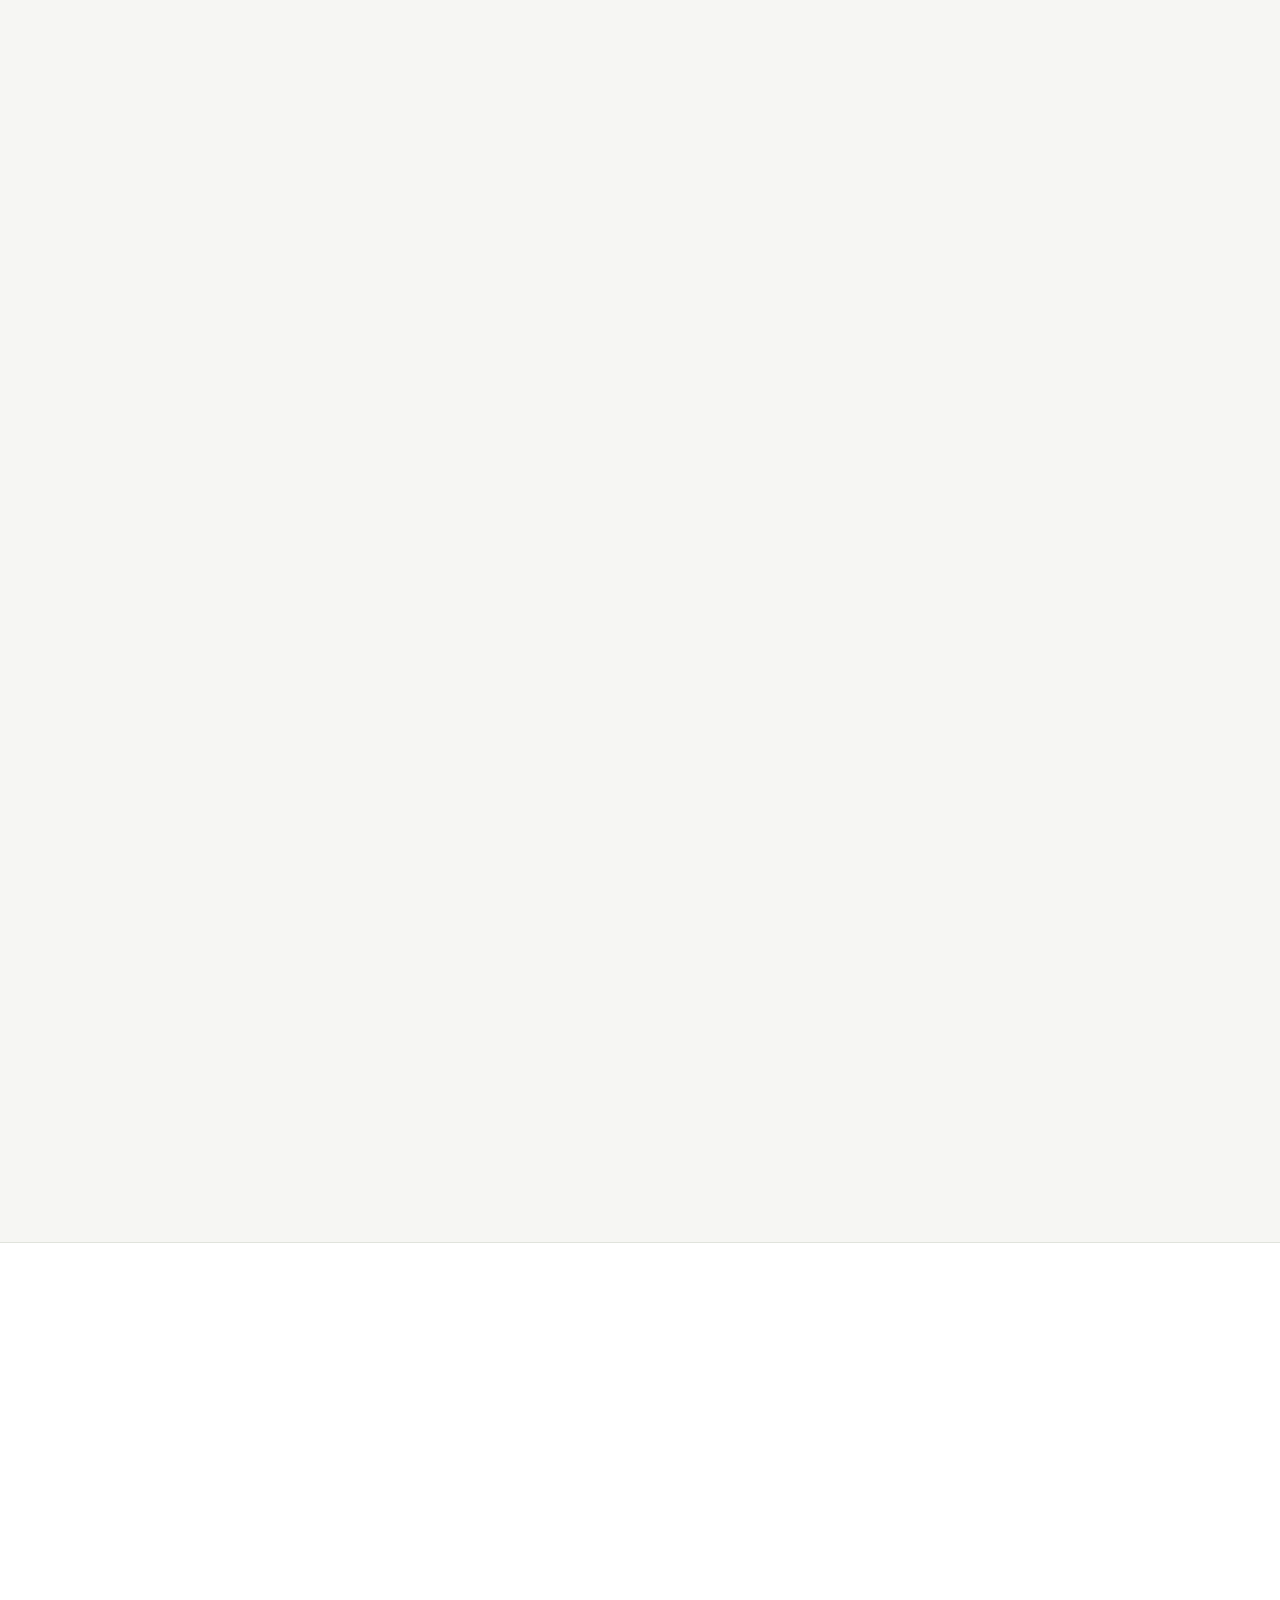
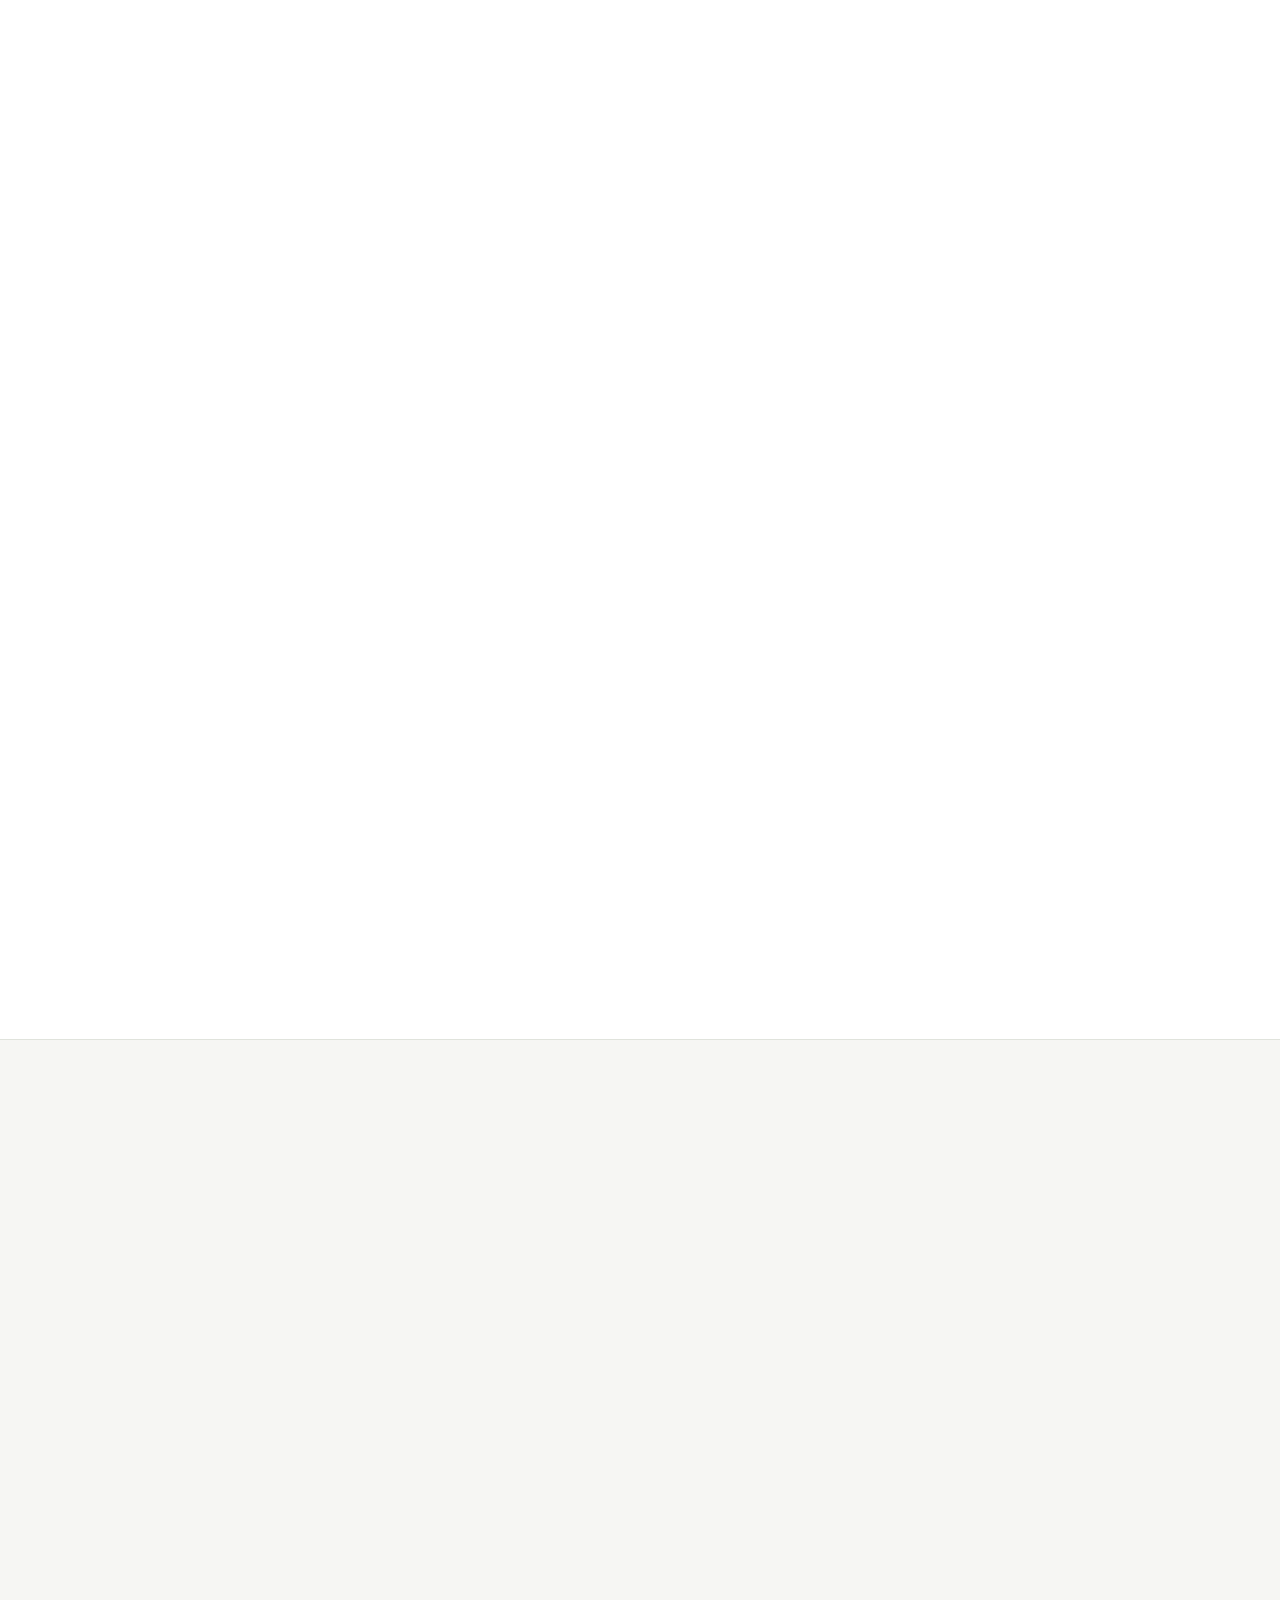
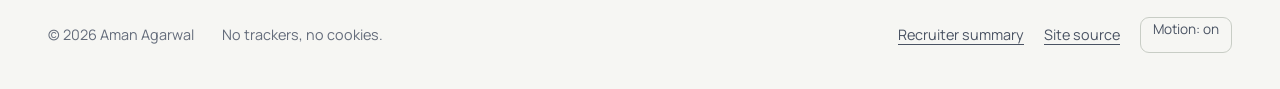
==== commit 2a274f76: "Match the homepage and summaries to the corrected case studies Carry the same AccessOps and SignalBr" ====
--- a/index.html
+++ b/index.html
@@ -48,7 +48,7 @@
         <p class="hero-kicker" data-enter-stage="0"><span class="status-dot" aria-hidden="true"></span>Open to entry-level security and AI roles from January 2027</p>
         <h1 id="intro" data-enter-stage="1">Aman Agarwal</h1>
         <p class="hero-lead" data-enter-stage="2">I build security controls and AI-powered tools, test them against real systems, and publish what failed alongside what passed.</p>
-        <p class="hero-body">My two security projects are about who can still get into an account. AccessOps automates offboarding and checks every system to prove a departing employee’s access is really gone. SignalBridge catches identity attacks, such as password spraying and MFA fatigue, in Windows and Microsoft Entra logs, and I tested it on public attack data. I also built Downfield, an AI research agent that publishes checked, versioned reports to a live web app. Before that, I automated identity-alert triage in Cortex XSIAM as a cybersecurity intern at HNI.</p>
+        <p class="hero-body">My two security projects are about who can still get into an account. AccessOps automates offboarding: it ends a departing employee’s access in each system it can reach and reads every one back to confirm it. SignalBridge catches identity attacks, such as password spraying and MFA fatigue, in Windows and Microsoft Entra logs, and I tested it on public attack data. I also built Downfield, an AI research agent that publishes checked, versioned reports to a live web app. Before that, I automated identity-alert triage in Cortex XSIAM as a cybersecurity intern at HNI.</p>
         <div class="btn-row"><a class="btn btn-primary" href="#projects">See the work <span aria-hidden="true">↓</span></a></div>
         <ul class="hero-links">
           <li><a href="https://github.com/aman-agarwal6">GitHub <span aria-hidden="true">↗</span></a></li>
@@ -98,7 +98,7 @@
         <p class="project-label"><span class="num">01</span>Identity &amp; access management · Leaver automation</p>
         <h3><a href="projects/accessops.html">AccessOps</a></h3>
         <p class="tagline">Disabled isn’t done.</p>
-        <p class="feature-desc">When someone leaves, an HR event shuts off their access in Microsoft Entra ID, Keycloak and an Active Directory-compatible directory, and each system is checked to confirm the change. Anything it can’t reach stays open with an owner until someone else reviews and closes the case.</p>
+        <p class="feature-desc">When someone leaves, an HR event shuts off their access in Microsoft Entra ID (test tenant), Keycloak and an Active Directory-compatible directory, and each system is checked to confirm the change. Anything it can’t reach stays open with an owner until someone else reviews and closes the case.</p>
         <ul class="metrics">
           <li><strong>2.6 s</strong><span>from the HR event to the person signed out and their tokens blocked</span></li>
           <li><strong>6</strong><span>gaps found by live testing, each fixed or documented</span></li>
@@ -123,9 +123,9 @@
         <p class="tagline">Catch identity attacks in the logs a SOC already has.</p>
         <p class="feature-desc">Detection rules for password spraying, Kerberoasting, MFA fatigue and device code phishing in Windows and Microsoft Entra ID logs. I tested them on public attack data and compared them with the security community’s rules for the same attacks. A lab version also catches access that continues after it was removed, and opens a critical case when AccessOps reports a departed account in use.</p>
         <ul class="metrics">
-          <li><strong>18 of 21</strong><span>public attack captures caught by my 13 rules, with no alerts on unrelated files</span></li>
-          <li><strong>3</strong><span>community Entra rules I found can’t fire on real log exports</span></li>
-          <li><strong>4</strong><span>writes a removed user could still make, until I found and fixed the race</span></li>
+          <li><strong>18 of 21</strong><span>public attack captures caught by my rules (12 of 13 had test data), with no alerts on other captures</span></li>
+          <li><strong>3</strong><span>community Entra rules I found can’t fire on the public exports I tested</span></li>
+          <li><strong>4</strong><span>test writes that went through after the user’s permission was withdrawn mid-request, until I fixed the race</span></li>
         </ul>
         <ul class="stack" aria-label="Technologies"><li>Sigma</li><li>Splunk SPL</li><li>KQL</li><li>Microsoft Entra ID</li><li>Windows Security logs</li><li>MITRE ATT&amp;CK</li><li>Python</li><li>Wazuh</li></ul>
         <div class="feature-actions"><a class="btn btn-primary" href="projects/signalbridge.html">Read the case study <span aria-hidden="true">→</span></a><a class="btn btn-ghost" href="https://github.com/aman-agarwal6/signalbridge">Source <span aria-hidden="true">↗</span></a></div>
@@ -135,12 +135,12 @@
     <section id="leaver-assurance" class="pair" aria-labelledby="leaver-assurance-title" data-reveal>
       <div class="pair-head">
         <p class="eyebrow">How the two connect</p>
-        <h3 id="leaver-assurance-title">When access should end, prove it did.</h3>
+        <h3 id="leaver-assurance-title">When access should end, check that it did.</h3>
         <p>AccessOps offboards a departing employee and signs an event for each step. SignalBridge verifies those events and opens a case if the person’s account is used anyway.</p>
       </div>
       <div class="diagram" tabindex="0" role="region" aria-label="Scrollable diagram: leaver events from AccessOps to SignalBridge">
         <svg viewBox="0 0 980 206" role="img" aria-labelledby="la-diagram-title">
-          <title id="la-diagram-title">AccessOps receives a signed HR departure, contains access and watches the account's sign-ins for a day. It sends signed Shared Signals events for containment and for any sign-in after departure. SignalBridge verifies and stores each event once, opens a critical case for use after departure, and an analyst reviews it.</title>
+          <title id="la-diagram-title">AccessOps receives a signed HR departure, contains access and, while the case is open, watches the account's Keycloak sign-ins for up to a day. It sends signed Shared Signals events for containment and for any sign-in after departure. SignalBridge verifies and stores each event once, opens a critical case for use after departure, and an analyst reviews it.</title>
           <defs>
             <marker id="la-arrow" viewBox="0 0 10 10" refX="9" refY="5" markerWidth="7" markerHeight="7" orient="auto-start-reverse"><path class="arrow" d="M0 0L10 5L0 10z" /></marker>
           </defs>
@@ -154,14 +154,14 @@
           <text class="s" x="245" y="108" text-anchor="middle">disable, sign out</text>
           <rect class="node-accent" x="334" y="56" width="130" height="74" rx="10" />
           <text class="t" x="399" y="88" text-anchor="middle">Watch sign-ins</text>
-          <text class="s" x="399" y="108" text-anchor="middle">for a day after</text>
+          <text class="s" x="399" y="108" text-anchor="middle">Keycloak, case open</text>
           <path class="edge" d="M156 93H178" marker-end="url(#la-arrow)" />
           <path class="edge" d="M310 93H332" marker-end="url(#la-arrow)" />
           <rect class="zone" x="500" y="16" width="470" height="134" rx="12" />
           <text class="s" x="516" y="40">SignalBridge · detection</text>
           <rect class="node" x="516" y="56" width="130" height="74" rx="10" />
-          <text class="t" x="581" y="88" text-anchor="middle">Verify, store</text>
-          <text class="s" x="581" y="108" text-anchor="middle">ES256, stored once</text>
+          <text class="t" x="581" y="88" text-anchor="middle">Verify signature</text>
+          <text class="s" x="581" y="108" text-anchor="middle">store each once</text>
           <rect class="node-accent" x="670" y="56" width="130" height="74" rx="10" />
           <text class="t" x="735" y="88" text-anchor="middle">Critical case</text>
           <text class="s" x="735" y="108" text-anchor="middle">use after departure</text>
@@ -248,7 +248,7 @@
         <p class="finding-tag"><b>SignalBridge</b>Authorization</p>
         <h3>Writes accepted after access was removed</h3>
         <dl>
-          <div><dt>Found</dt><dd>A user just removed from a workspace could still save 4 changes, because access was checked before the write instead of during it.</dd></div>
+          <div><dt>Found</dt><dd>When tests withdrew a user’s role, workspace membership or account between the access check and the write, all 4 test writes still went through, because access was checked before the write instead of during it.</dd></div>
           <div><dt>Fixed</dt><dd>Access is now checked inside the same database transaction as the write.</dd></div>
           <div><dt>Proof</dt><dd>13 regression tests covering revoked access, disabled accounts and workspace changes.</dd></div>
         </dl>
@@ -258,8 +258,8 @@
         <p class="finding-tag"><b>SignalBridge</b>Detection</p>
         <h3>Community rules that can’t fire</h3>
         <dl>
-          <div><dt>Found</dt><dd>Three of SigmaHQ’s Microsoft Entra rules, for device code phishing, Temporary Access Passes and new app credentials, look for a field that real sign-in and audit logs don’t have.</dd></div>
-          <div><dt>Fixed</dt><dd>My rules match the fields Entra actually records, and CI re-scores every rule on the same public attack logs.</dd></div>
+          <div><dt>Found</dt><dd>Three of SigmaHQ’s Microsoft Entra rules, for device code phishing, Temporary Access Passes and new app credentials, look for a field that the public sign-in and audit exports I tested don’t have. I didn’t test them through a SIEM’s field mapping.</dd></div>
+          <div><dt>Fixed</dt><dd>My rules match the fields these records do have, and CI re-scores every rule on the same public attack logs.</dd></div>
           <div><dt>Proof</dt><dd>On 23 public attack captures, my rules caught 18 of 21 attacks; SigmaHQ’s caught 6 of the 12 they cover.</dd></div>
         </dl>
         <p class="finding-links"><a href="https://github.com/aman-agarwal6/signalbridge/blob/main/detections/identity/README.md">Results and rules <span aria-hidden="true">↗</span></a><a href="projects/signalbridge.html#identity">How it was scored <span aria-hidden="true">→</span></a></p>
@@ -270,12 +270,12 @@
         <dl>
           <div><dt>Found</dt><dd>Kerberoasting run as SYSTEM asks for tickets under the computer’s account. SigmaHQ’s rule and my first draft both ignored computer accounts, so both missed tickets for 25 services in ten minutes.</dd></div>
           <div><dt>Fixed</dt><dd>My rule now counts every requester and alerts on the burst itself, so it no longer needs that filter.</dd></div>
-          <div><dt>Proof</dt><dd>The burst is caught with no new alerts on the other 22 files. The first run and the change are both published.</dd></div>
+          <div><dt>Proof</dt><dd>The burst is caught with no new alerts on the 9 other Windows captures the rule ran on. The README describes the first run and the change.</dd></div>
         </dl>
         <p class="finding-links"><a href="https://github.com/aman-agarwal6/signalbridge/blob/main/detections/identity/rules/windows/w1_kerberoasting_burst.yml">Rule <span aria-hidden="true">↗</span></a><a href="https://github.com/aman-agarwal6/signalbridge/blob/main/detections/identity/score-report.json">Score record <span aria-hidden="true">↗</span></a></p>
       </article>
     </div>
-    <p class="findings-more" data-reveal>AccessOps’ live runs found six gaps that disabling an account leaves open, from a surviving group membership to Kerberos tickets valid for 10 hours. Each was fixed or documented. <a href="projects/accessops.html#caught">See all six <span aria-hidden="true">→</span></a></p>
+    <p class="findings-more" data-reveal>AccessOps’ live runs found six gaps: four that disabling an account leaves open, from a surviving group membership to Kerberos tickets valid for 10 hours, and two in signing-key handling. Each was fixed or documented. <a href="projects/accessops.html#caught">See all six <span aria-hidden="true">→</span></a></p>
   </section>
 
   <section id="experience" class="section-band" aria-labelledby="experience-title">
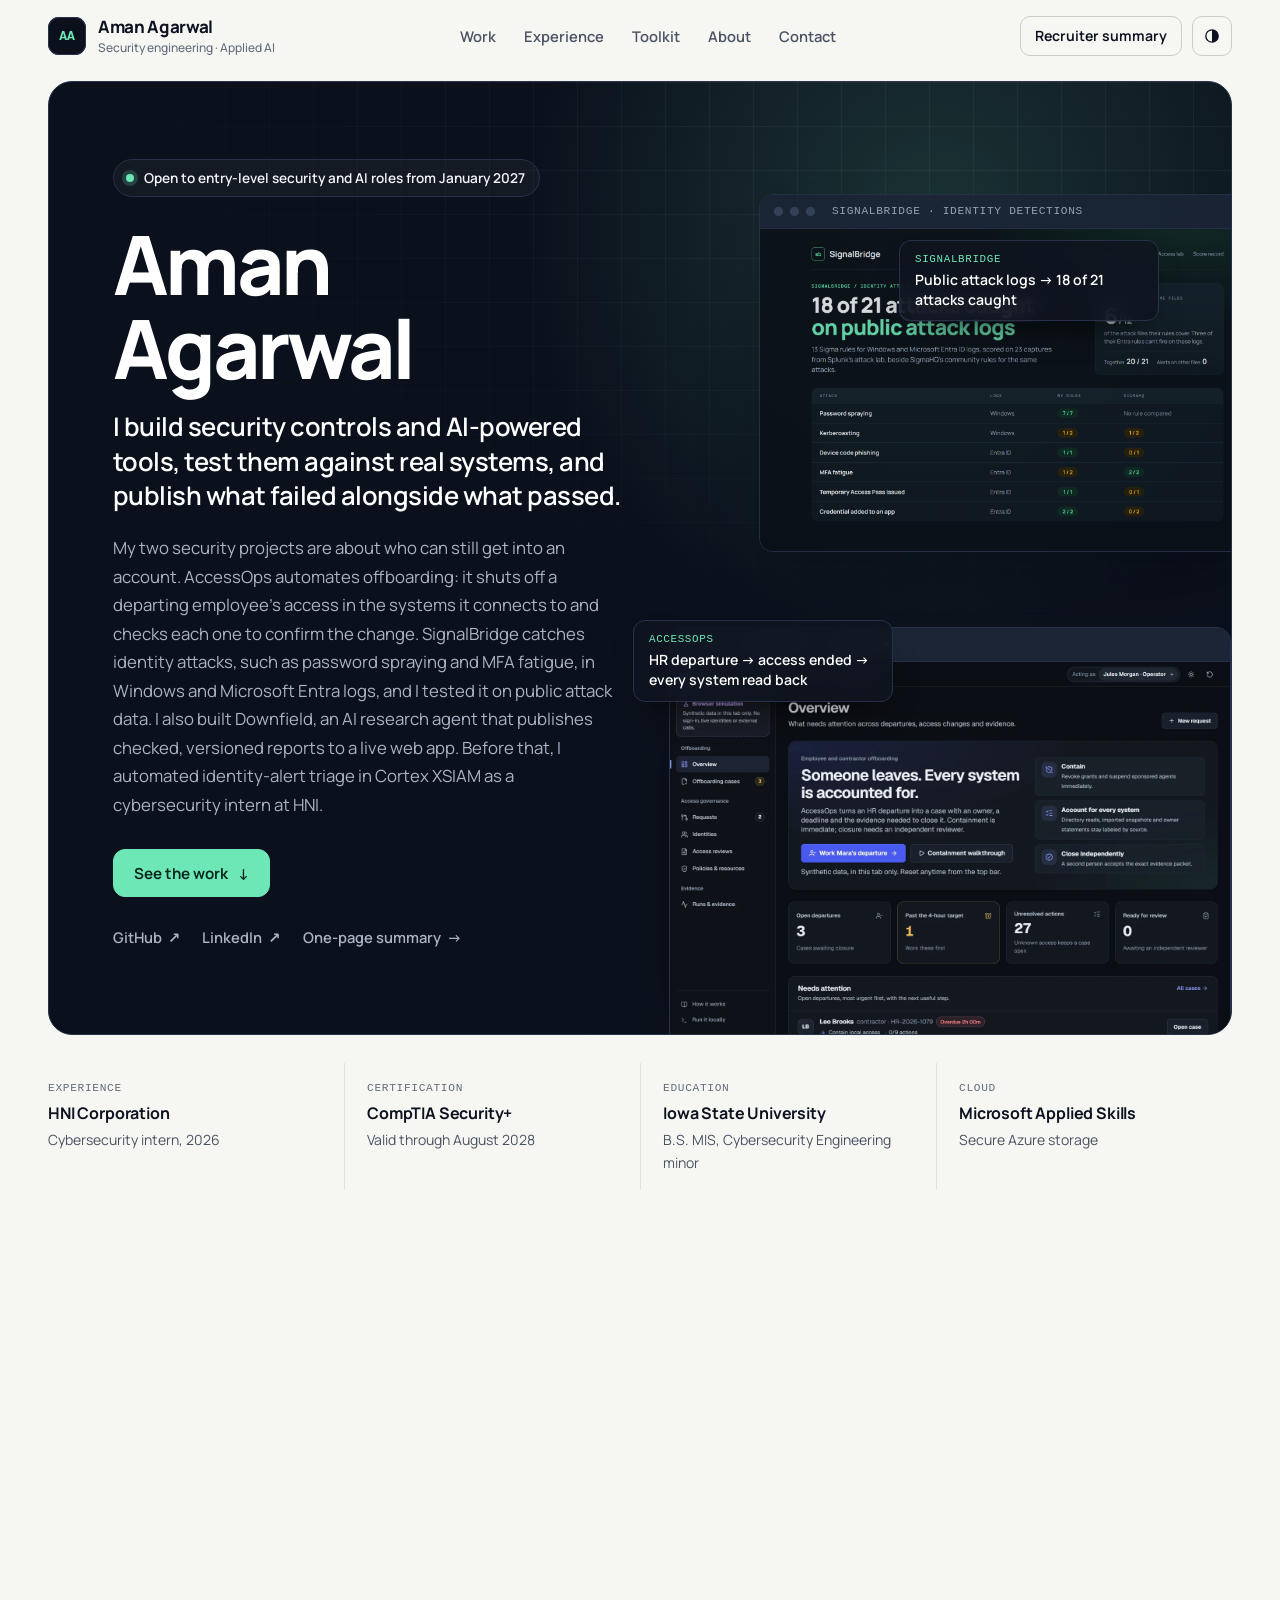
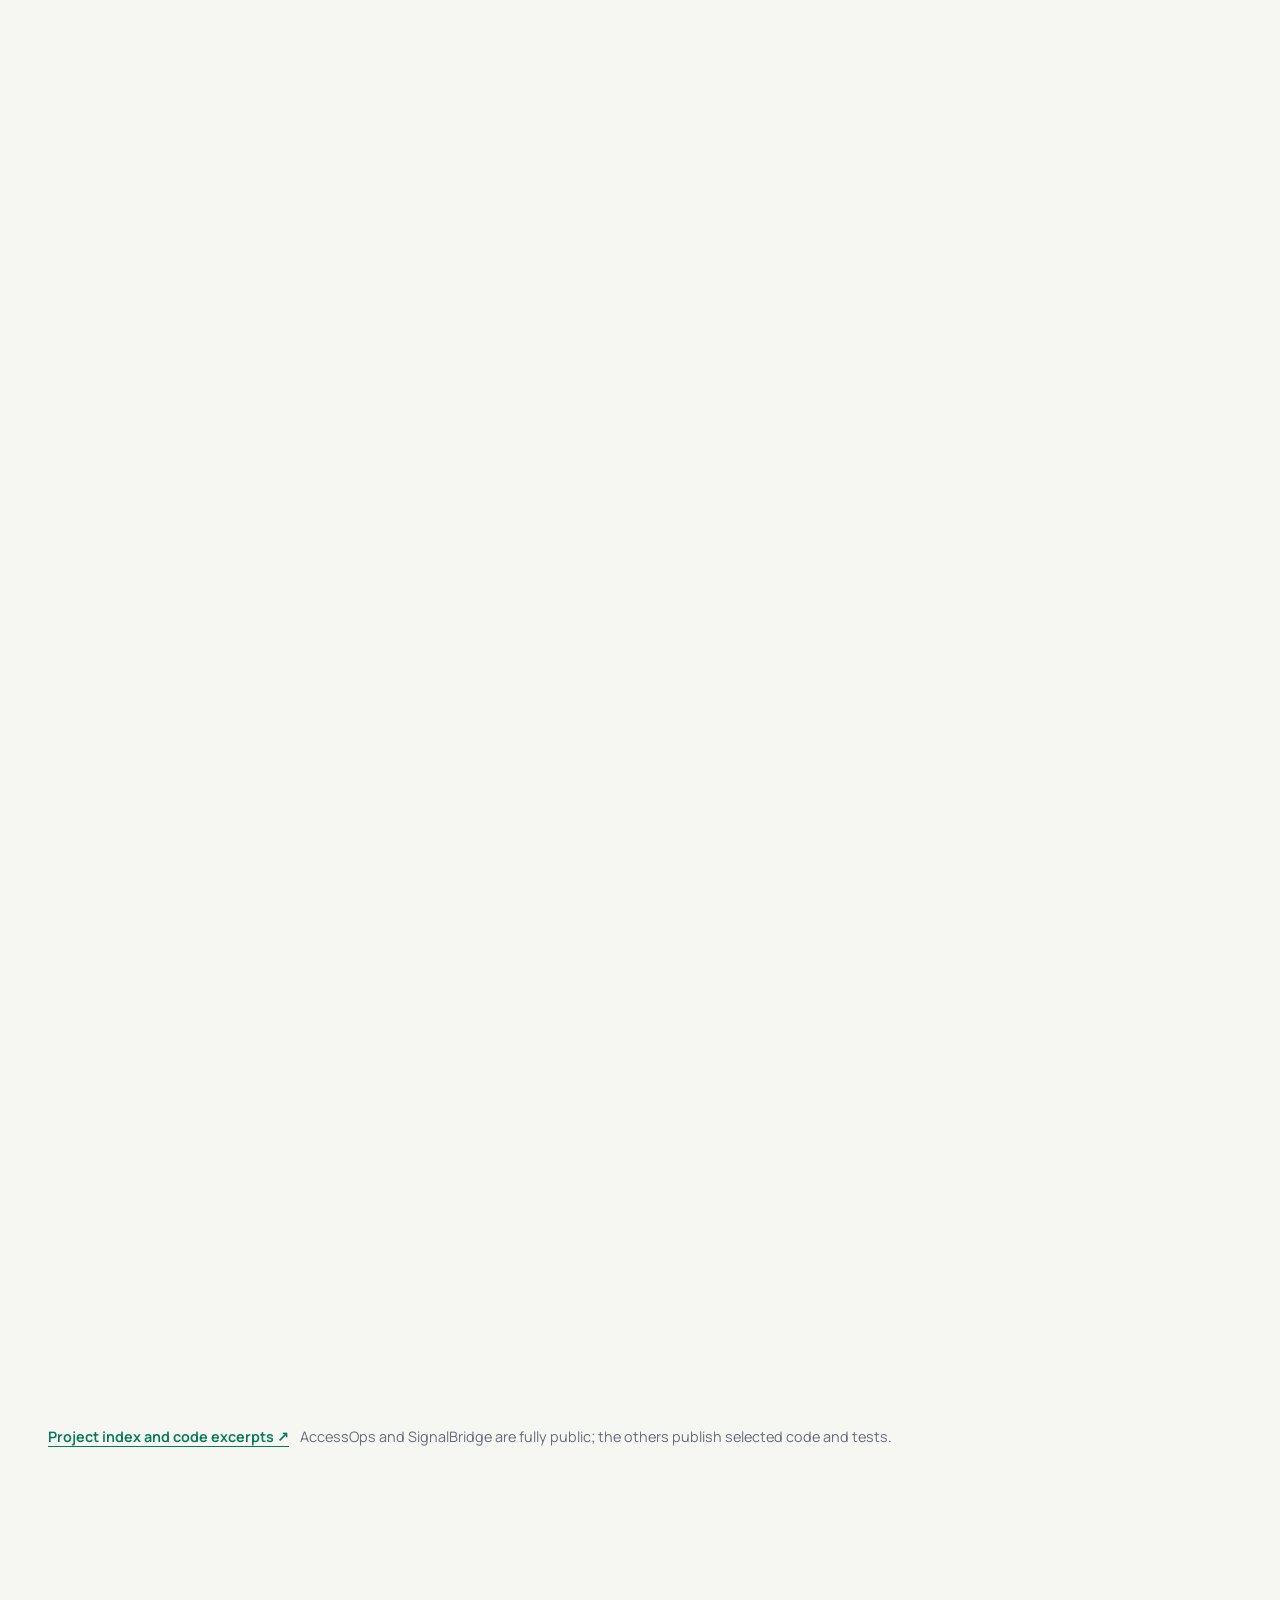
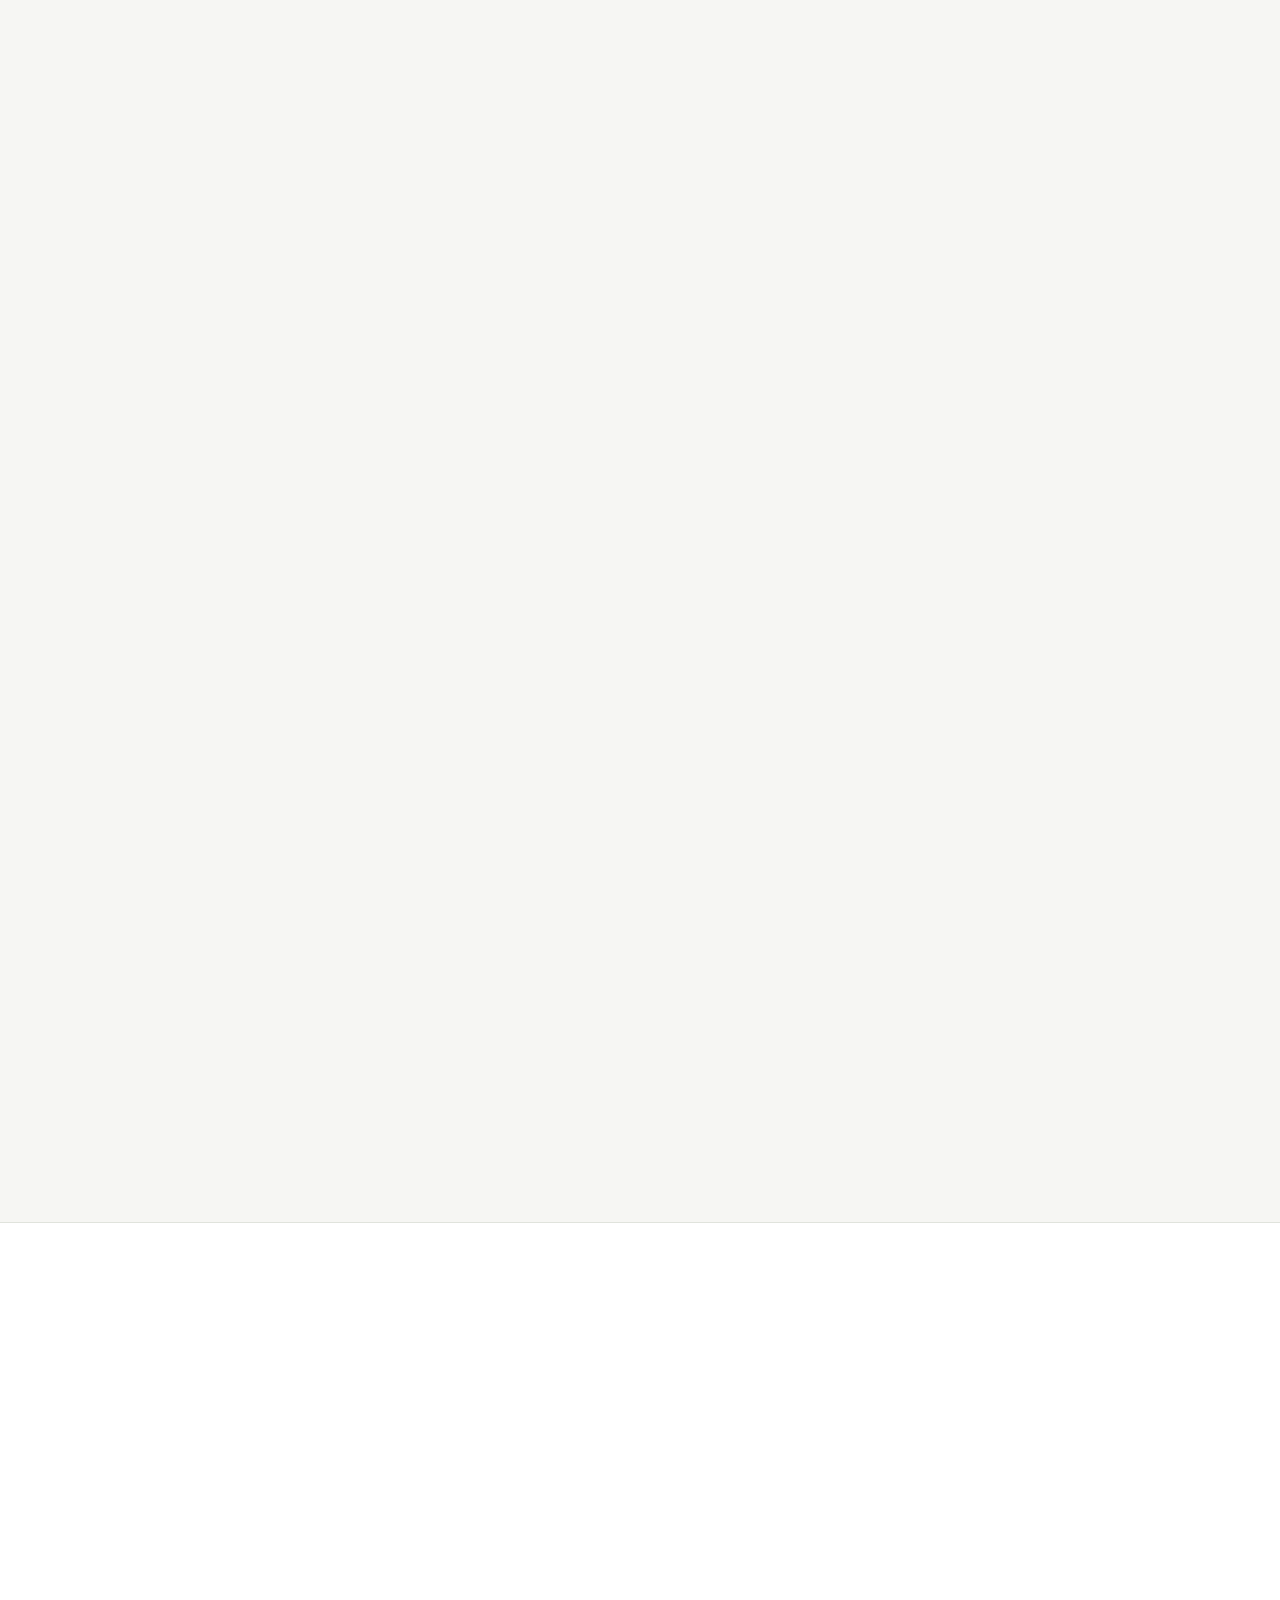
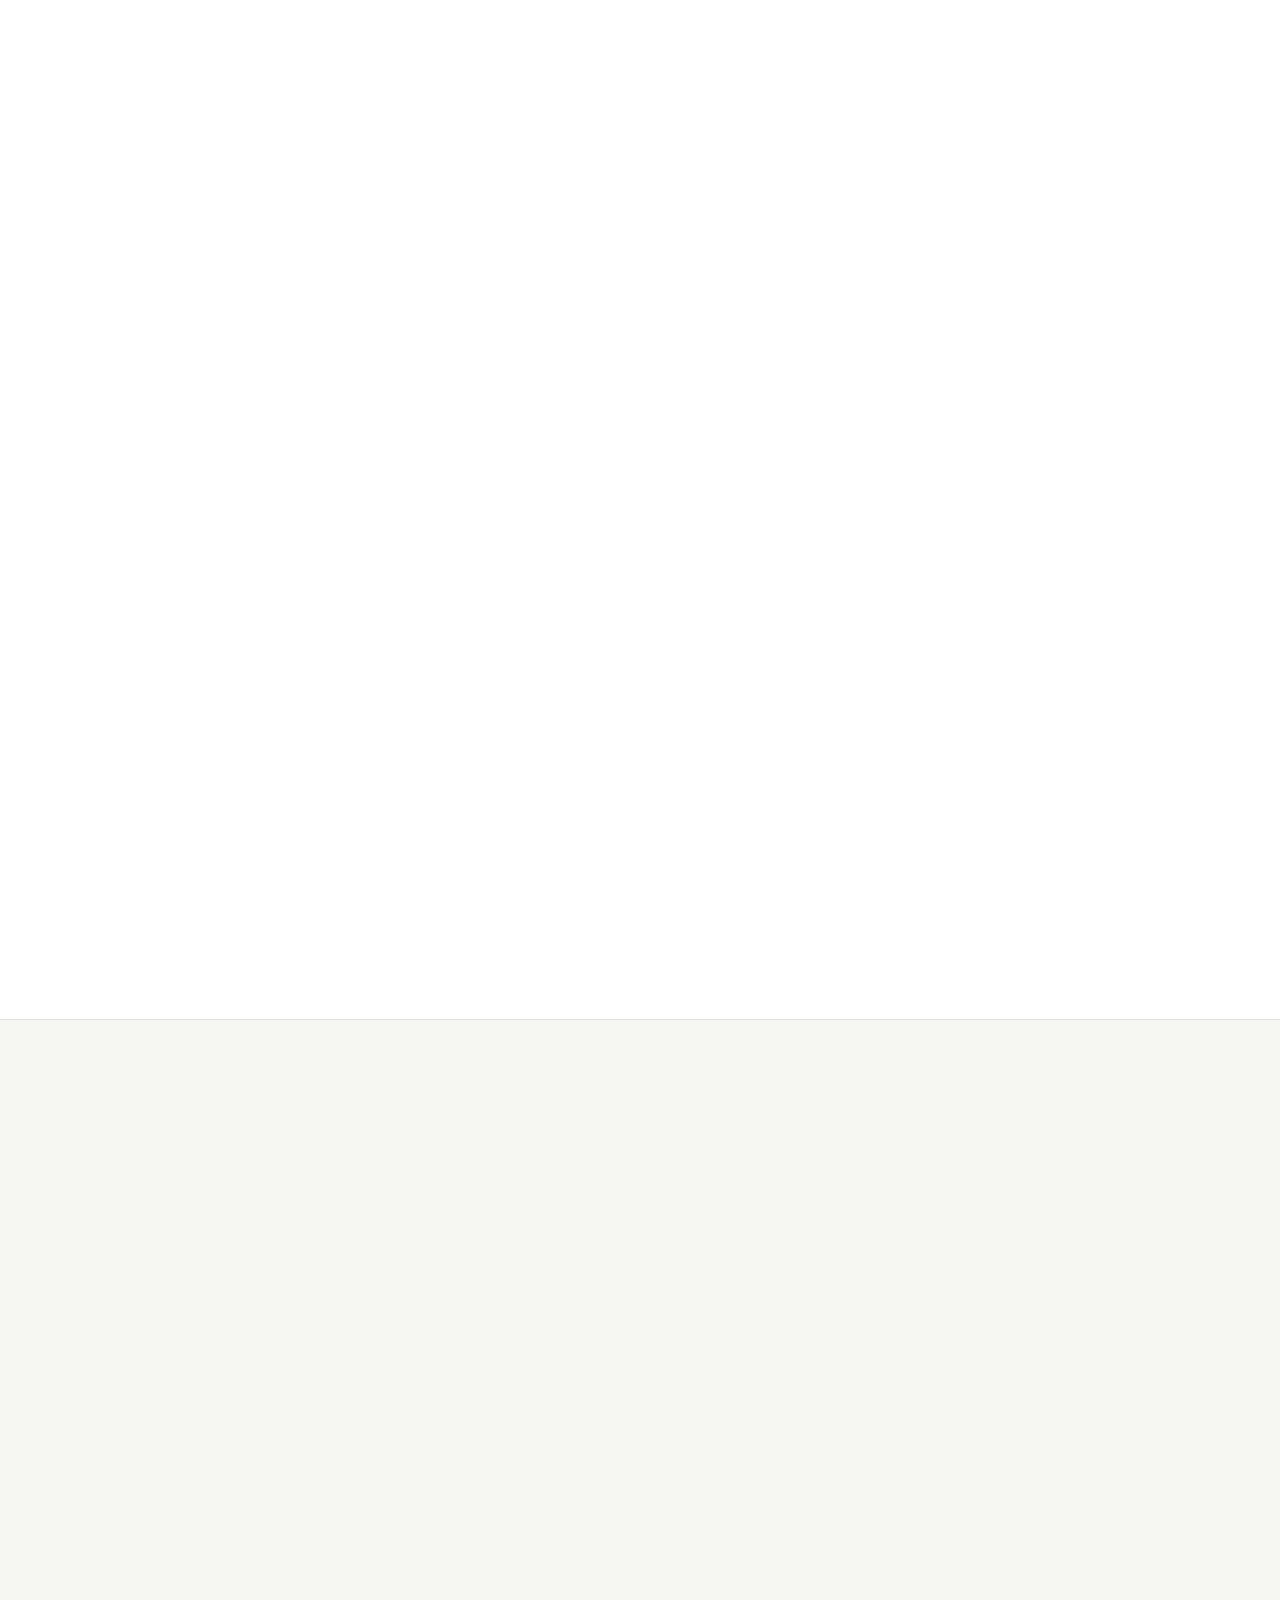
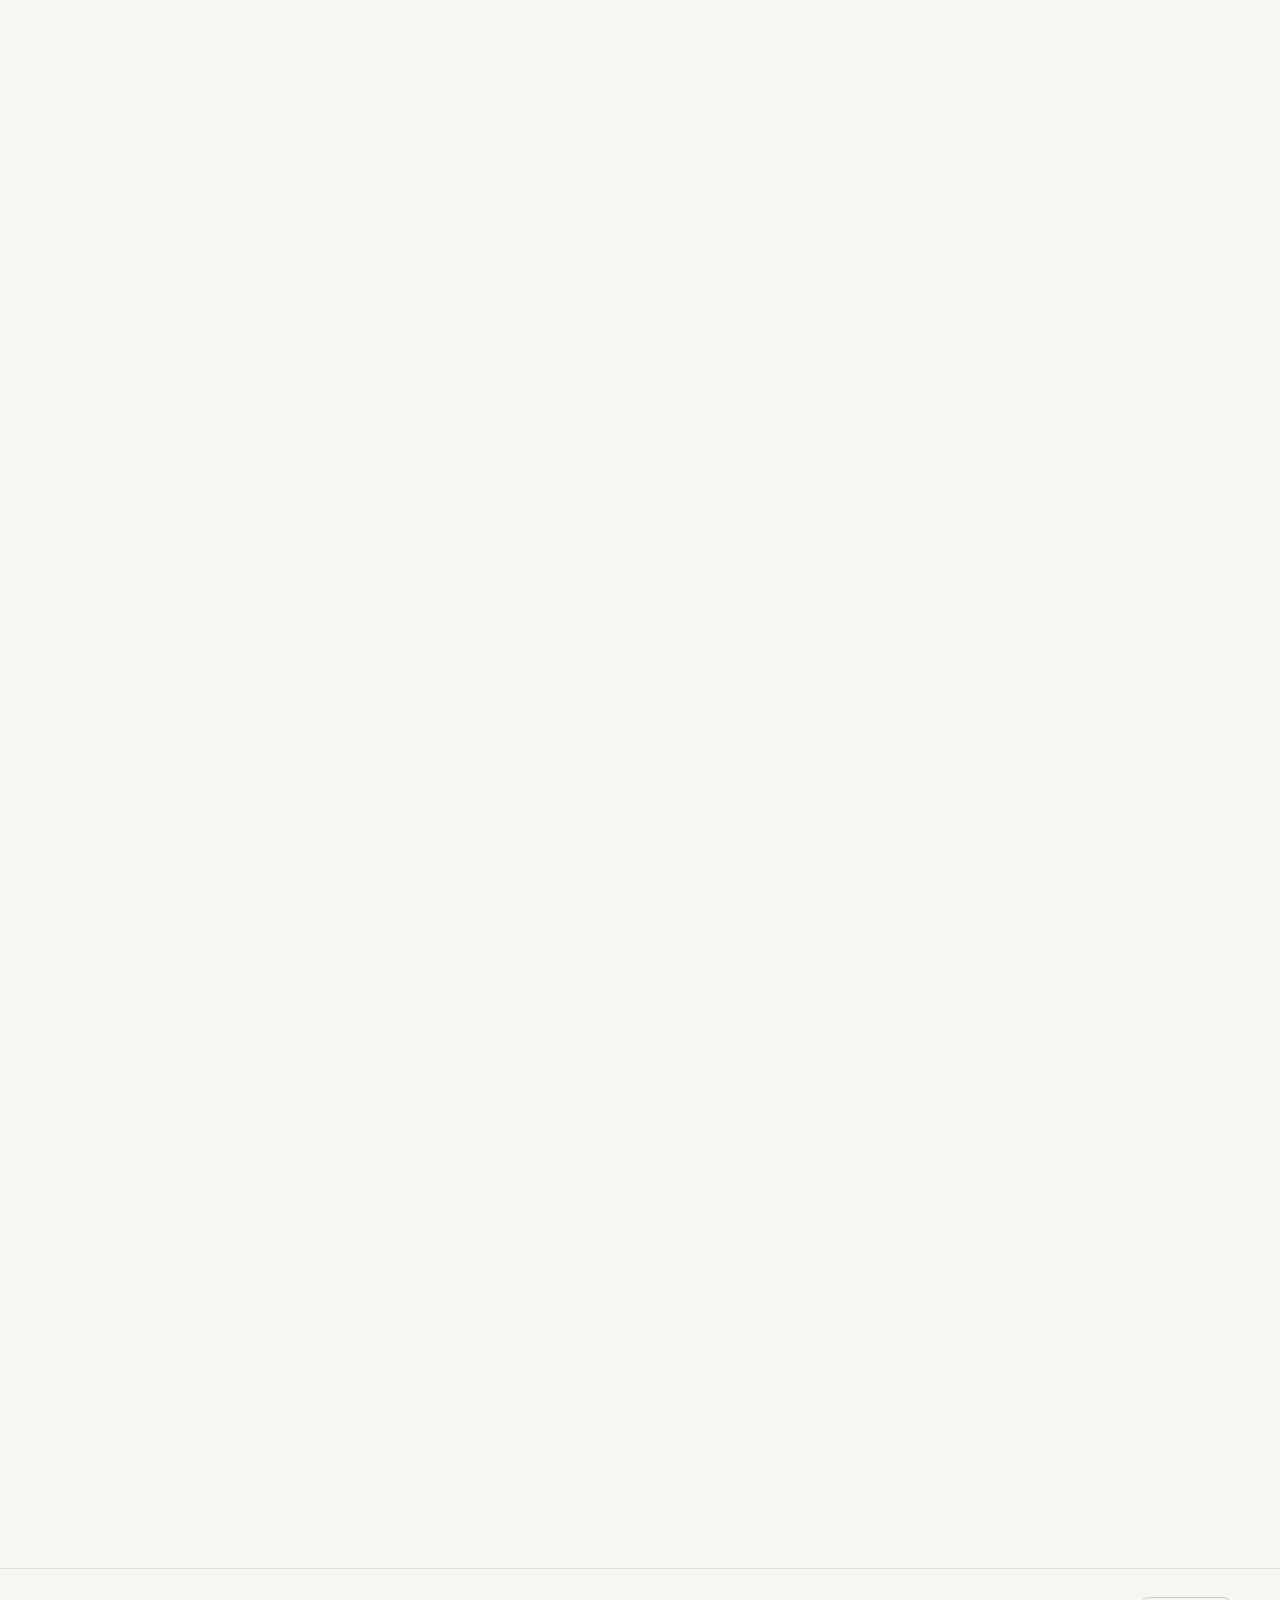
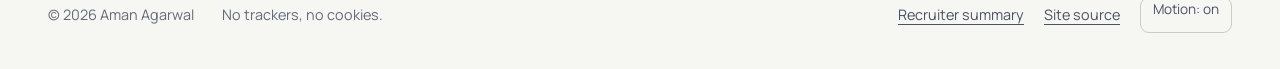
==== commit 1d064c50: "Match the homepage, summaries and link preview to the shorter wording Use one AccessOps one-liner, s" ====
--- a/index.html
+++ b/index.html
@@ -48,7 +48,7 @@
         <p class="hero-kicker" data-enter-stage="0"><span class="status-dot" aria-hidden="true"></span>Open to entry-level security and AI roles from January 2027</p>
         <h1 id="intro" data-enter-stage="1">Aman Agarwal</h1>
         <p class="hero-lead" data-enter-stage="2">I build security controls and AI-powered tools, test them against real systems, and publish what failed alongside what passed.</p>
-        <p class="hero-body">My two security projects are about who can still get into an account. AccessOps automates offboarding: it ends a departing employee’s access in each system it can reach and reads every one back to confirm it. SignalBridge catches identity attacks, such as password spraying and MFA fatigue, in Windows and Microsoft Entra logs, and I tested it on public attack data. I also built Downfield, an AI research agent that publishes checked, versioned reports to a live web app. Before that, I automated identity-alert triage in Cortex XSIAM as a cybersecurity intern at HNI.</p>
+        <p class="hero-body">My two security projects are about who can still get into an account. AccessOps automates offboarding: it shuts off a departing employee’s access in the systems it connects to and checks each one to confirm the change. SignalBridge catches identity attacks, such as password spraying and MFA fatigue, in Windows and Microsoft Entra logs, and I tested it on public attack data. I also built Downfield, an AI research agent that publishes checked, versioned reports to a live web app. Before that, I automated identity-alert triage in Cortex XSIAM as a cybersecurity intern at HNI.</p>
         <div class="btn-row"><a class="btn btn-primary" href="#projects">See the work <span aria-hidden="true">↓</span></a></div>
         <ul class="hero-links">
           <li><a href="https://github.com/aman-agarwal6">GitHub <span aria-hidden="true">↗</span></a></li>
@@ -123,9 +123,9 @@
         <p class="tagline">Catch identity attacks in the logs a SOC already has.</p>
         <p class="feature-desc">Detection rules for password spraying, Kerberoasting, MFA fatigue and device code phishing in Windows and Microsoft Entra ID logs. I tested them on public attack data and compared them with the security community’s rules for the same attacks. A lab version also catches access that continues after it was removed, and opens a critical case when AccessOps reports a departed account in use.</p>
         <ul class="metrics">
-          <li><strong>18 of 21</strong><span>public attack captures caught by my rules (12 of 13 had test data), with no alerts on other captures</span></li>
+          <li><strong>18 of 21</strong><span>public attack captures caught by my rules, with no alerts on captures they weren’t meant for</span></li>
           <li><strong>3</strong><span>community Entra rules I found can’t fire on the public exports I tested</span></li>
-          <li><strong>4</strong><span>test writes that went through after the user’s permission was withdrawn mid-request, until I fixed the race</span></li>
+          <li><strong>4</strong><span>test writes accepted after access was withdrawn mid-request, until I fixed the race</span></li>
         </ul>
         <ul class="stack" aria-label="Technologies"><li>Sigma</li><li>Splunk SPL</li><li>KQL</li><li>Microsoft Entra ID</li><li>Windows Security logs</li><li>MITRE ATT&amp;CK</li><li>Python</li><li>Wazuh</li></ul>
         <div class="feature-actions"><a class="btn btn-primary" href="projects/signalbridge.html">Read the case study <span aria-hidden="true">→</span></a><a class="btn btn-ghost" href="https://github.com/aman-agarwal6/signalbridge">Source <span aria-hidden="true">↗</span></a></div>
@@ -248,7 +248,7 @@
         <p class="finding-tag"><b>SignalBridge</b>Authorization</p>
         <h3>Writes accepted after access was removed</h3>
         <dl>
-          <div><dt>Found</dt><dd>When tests withdrew a user’s role, workspace membership or account between the access check and the write, all 4 test writes still went through, because access was checked before the write instead of during it.</dd></div>
+          <div><dt>Found</dt><dd>All 4 test writes were accepted when a user’s role, workspace membership or account was withdrawn between the access check and the write. Access was checked before the write, not during it.</dd></div>
           <div><dt>Fixed</dt><dd>Access is now checked inside the same database transaction as the write.</dd></div>
           <div><dt>Proof</dt><dd>13 regression tests covering revoked access, disabled accounts and workspace changes.</dd></div>
         </dl>
@@ -258,8 +258,8 @@
         <p class="finding-tag"><b>SignalBridge</b>Detection</p>
         <h3>Community rules that can’t fire</h3>
         <dl>
-          <div><dt>Found</dt><dd>Three of SigmaHQ’s Microsoft Entra rules, for device code phishing, Temporary Access Passes and new app credentials, look for a field that the public sign-in and audit exports I tested don’t have. I didn’t test them through a SIEM’s field mapping.</dd></div>
-          <div><dt>Fixed</dt><dd>My rules match the fields these records do have, and CI re-scores every rule on the same public attack logs.</dd></div>
+          <div><dt>Found</dt><dd>Three of SigmaHQ’s Microsoft Entra rules, for device code phishing, Temporary Access Passes and new app credentials, look for a field that the public sign-in and audit exports I tested don’t have.</dd></div>
+          <div><dt>Fixed</dt><dd>My rules use fields these exports do have, and CI re-scores every rule on the same public attack logs.</dd></div>
           <div><dt>Proof</dt><dd>On 23 public attack captures, my rules caught 18 of 21 attacks; SigmaHQ’s caught 6 of the 12 they cover.</dd></div>
         </dl>
         <p class="finding-links"><a href="https://github.com/aman-agarwal6/signalbridge/blob/main/detections/identity/README.md">Results and rules <span aria-hidden="true">↗</span></a><a href="projects/signalbridge.html#identity">How it was scored <span aria-hidden="true">→</span></a></p>
@@ -270,12 +270,12 @@
         <dl>
           <div><dt>Found</dt><dd>Kerberoasting run as SYSTEM asks for tickets under the computer’s account. SigmaHQ’s rule and my first draft both ignored computer accounts, so both missed tickets for 25 services in ten minutes.</dd></div>
           <div><dt>Fixed</dt><dd>My rule now counts every requester and alerts on the burst itself, so it no longer needs that filter.</dd></div>
-          <div><dt>Proof</dt><dd>The burst is caught with no new alerts on the 9 other Windows captures the rule ran on. The README describes the first run and the change.</dd></div>
+          <div><dt>Proof</dt><dd>The burst is caught with no new alerts on the 9 other Windows captures the rule ran on. The rules README describes the first run and the change.</dd></div>
         </dl>
         <p class="finding-links"><a href="https://github.com/aman-agarwal6/signalbridge/blob/main/detections/identity/rules/windows/w1_kerberoasting_burst.yml">Rule <span aria-hidden="true">↗</span></a><a href="https://github.com/aman-agarwal6/signalbridge/blob/main/detections/identity/score-report.json">Score record <span aria-hidden="true">↗</span></a></p>
       </article>
     </div>
-    <p class="findings-more" data-reveal>AccessOps’ live runs found six gaps: four that disabling an account leaves open, from a surviving group membership to Kerberos tickets valid for 10 hours, and two in signing-key handling. Each was fixed or documented. <a href="projects/accessops.html#caught">See all six <span aria-hidden="true">→</span></a></p>
+    <p class="findings-more" data-reveal>AccessOps’ live runs found six gaps: two in signing-key handling and four that disabling an account leaves open, from a surviving group membership to Kerberos tickets valid for 10 hours. Each was fixed or documented. <a href="projects/accessops.html#caught">See all six <span aria-hidden="true">→</span></a></p>
   </section>
 
   <section id="experience" class="section-band" aria-labelledby="experience-title">
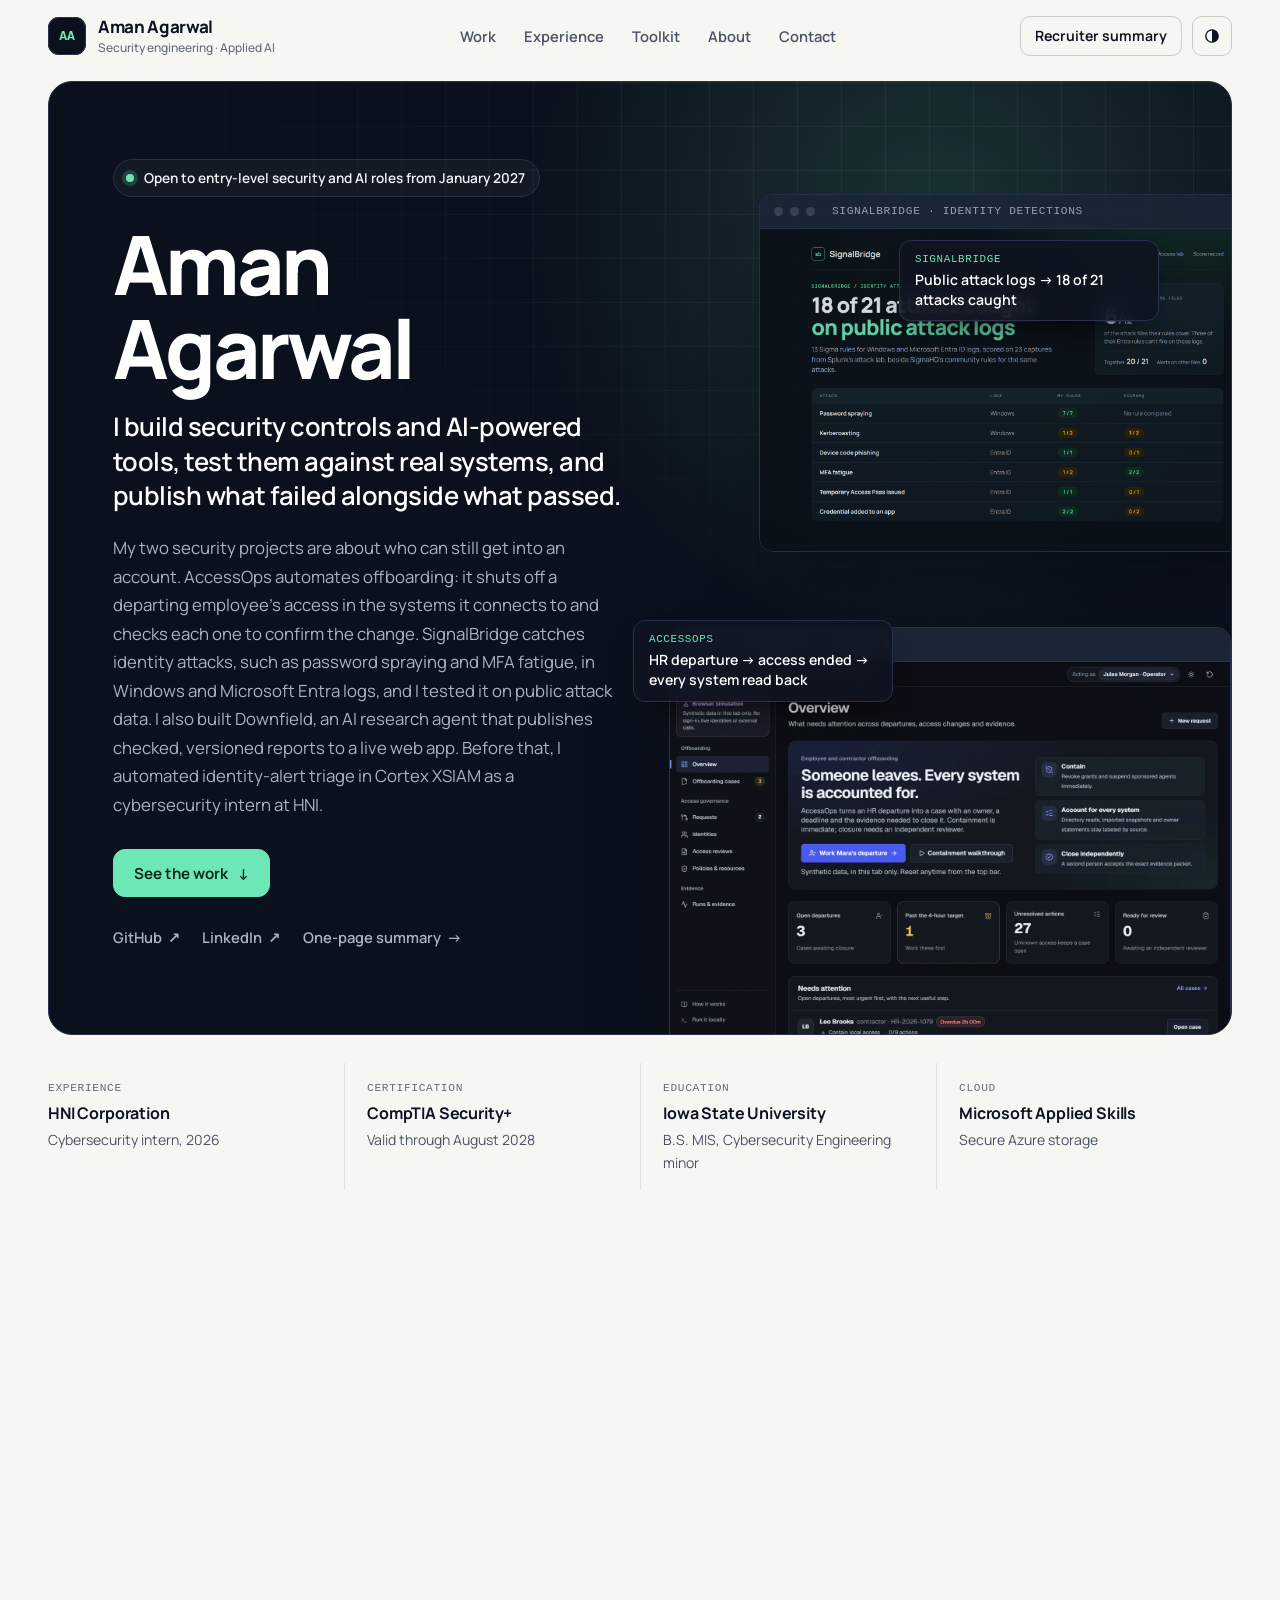
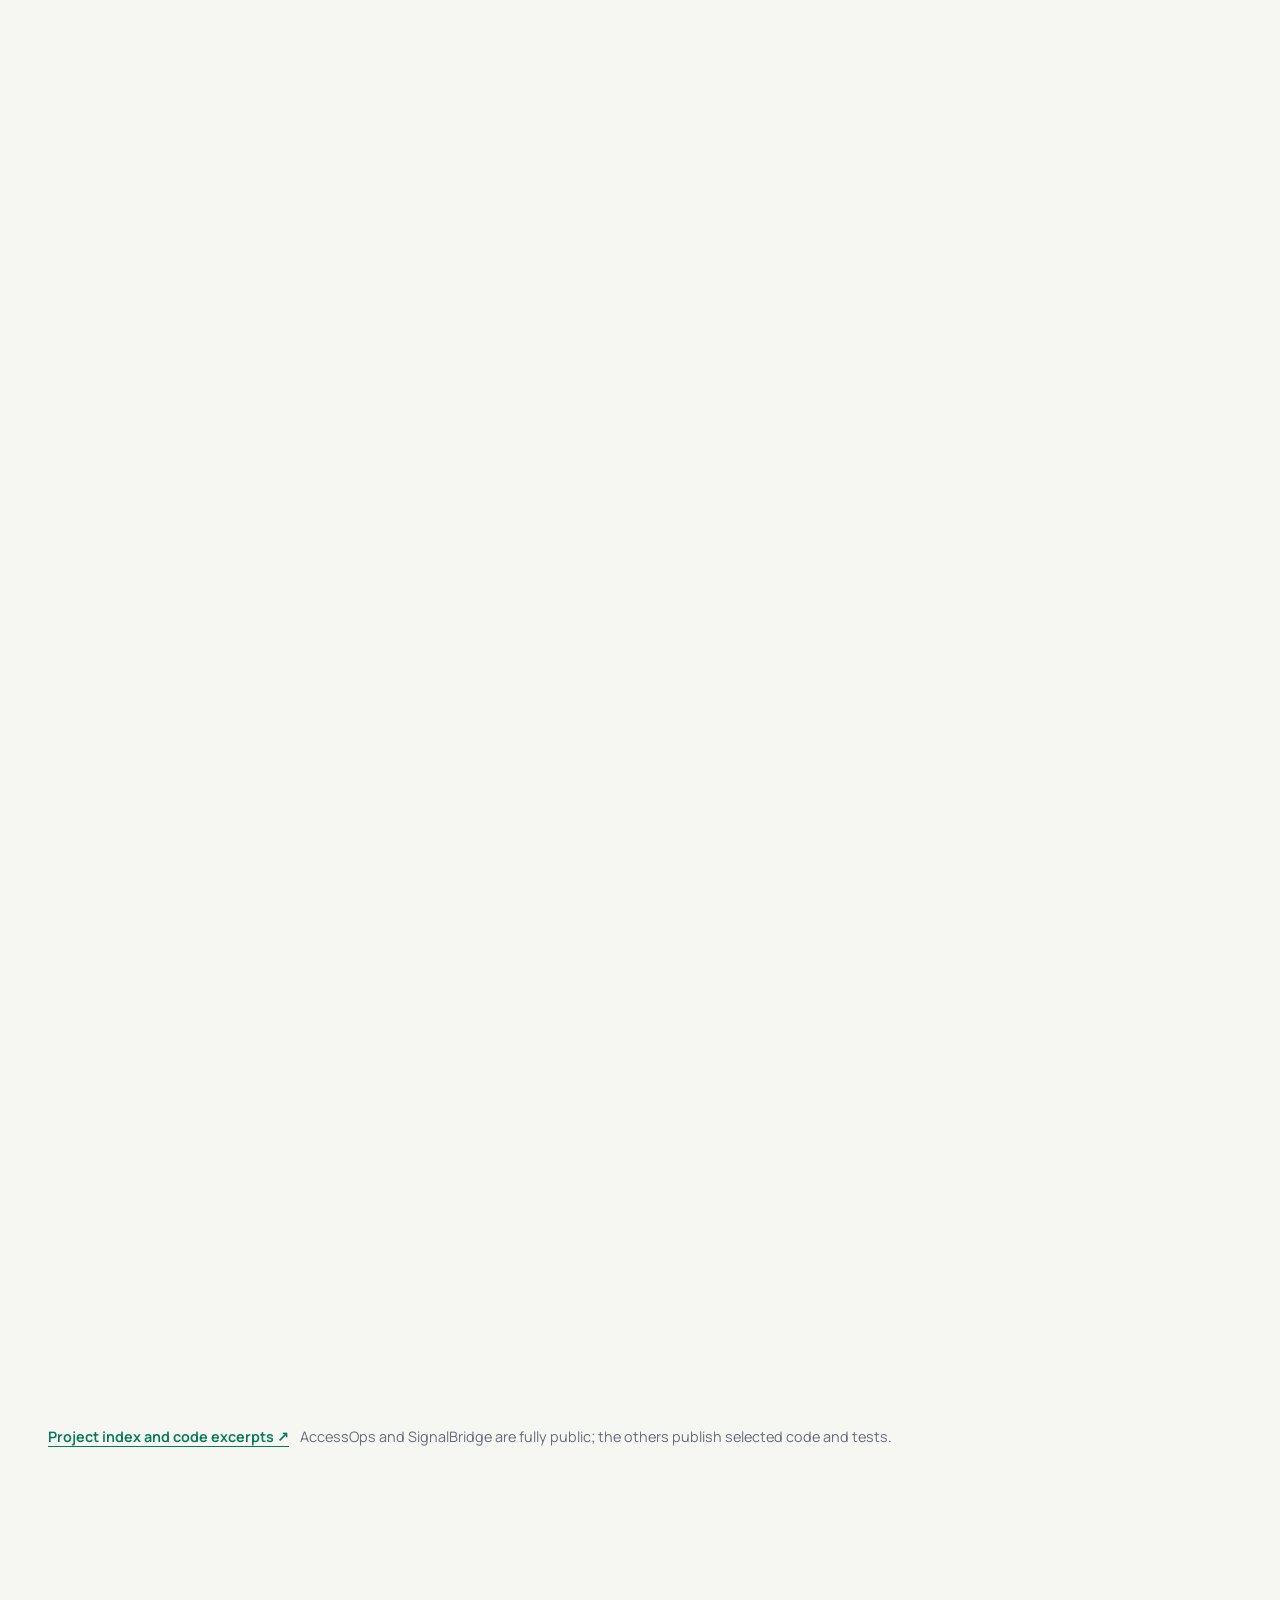
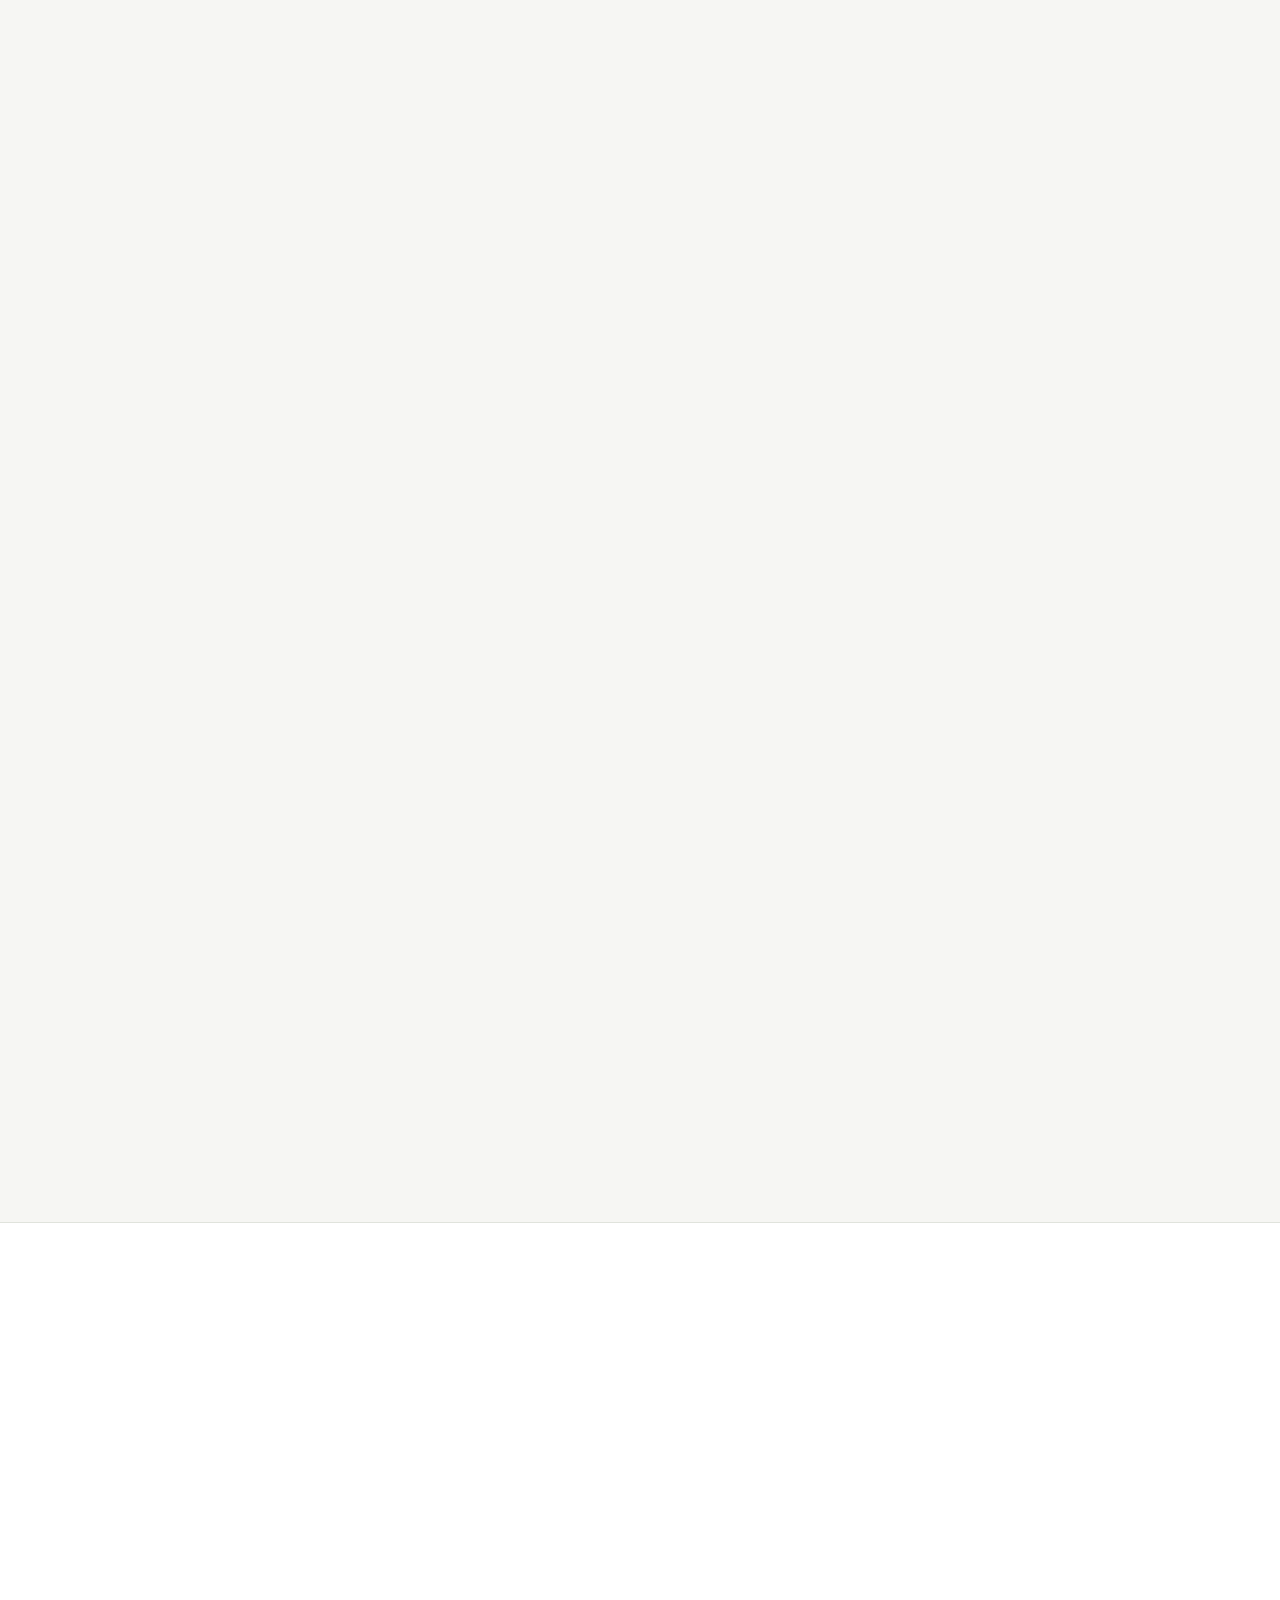
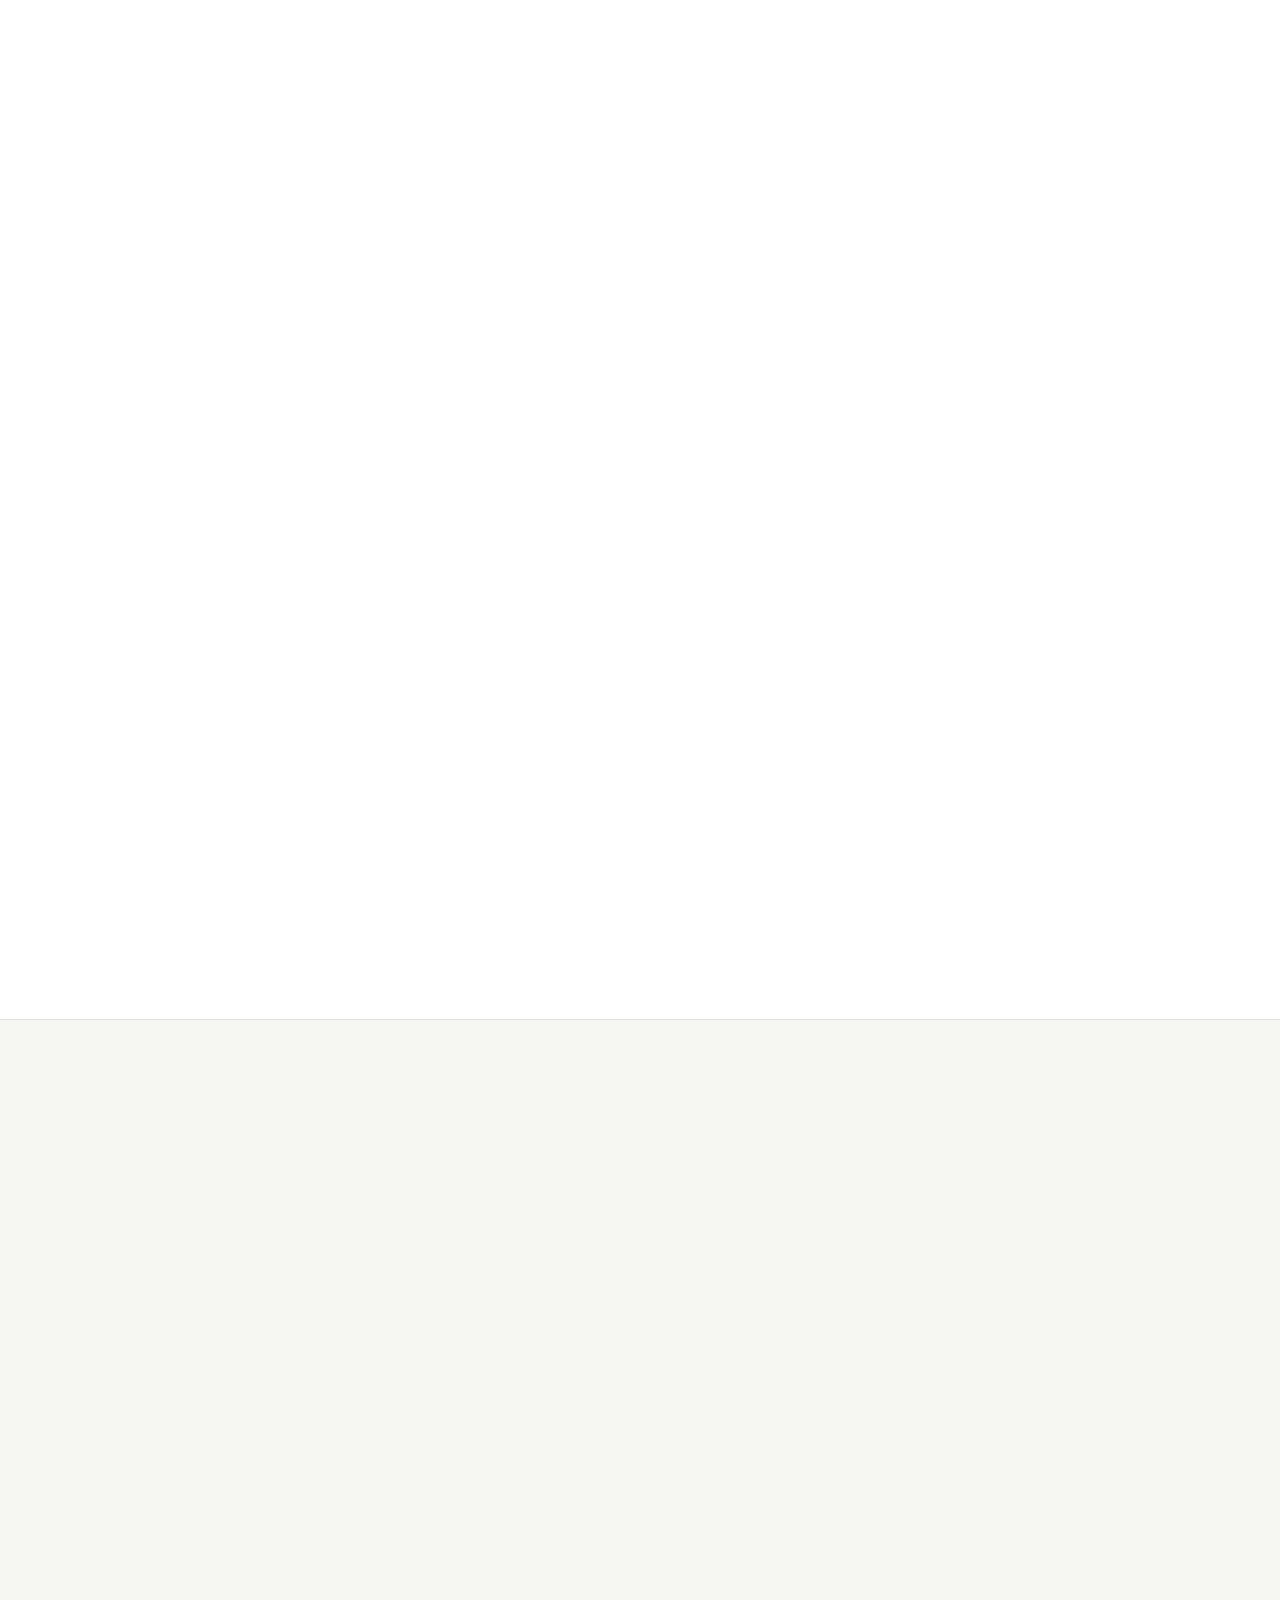
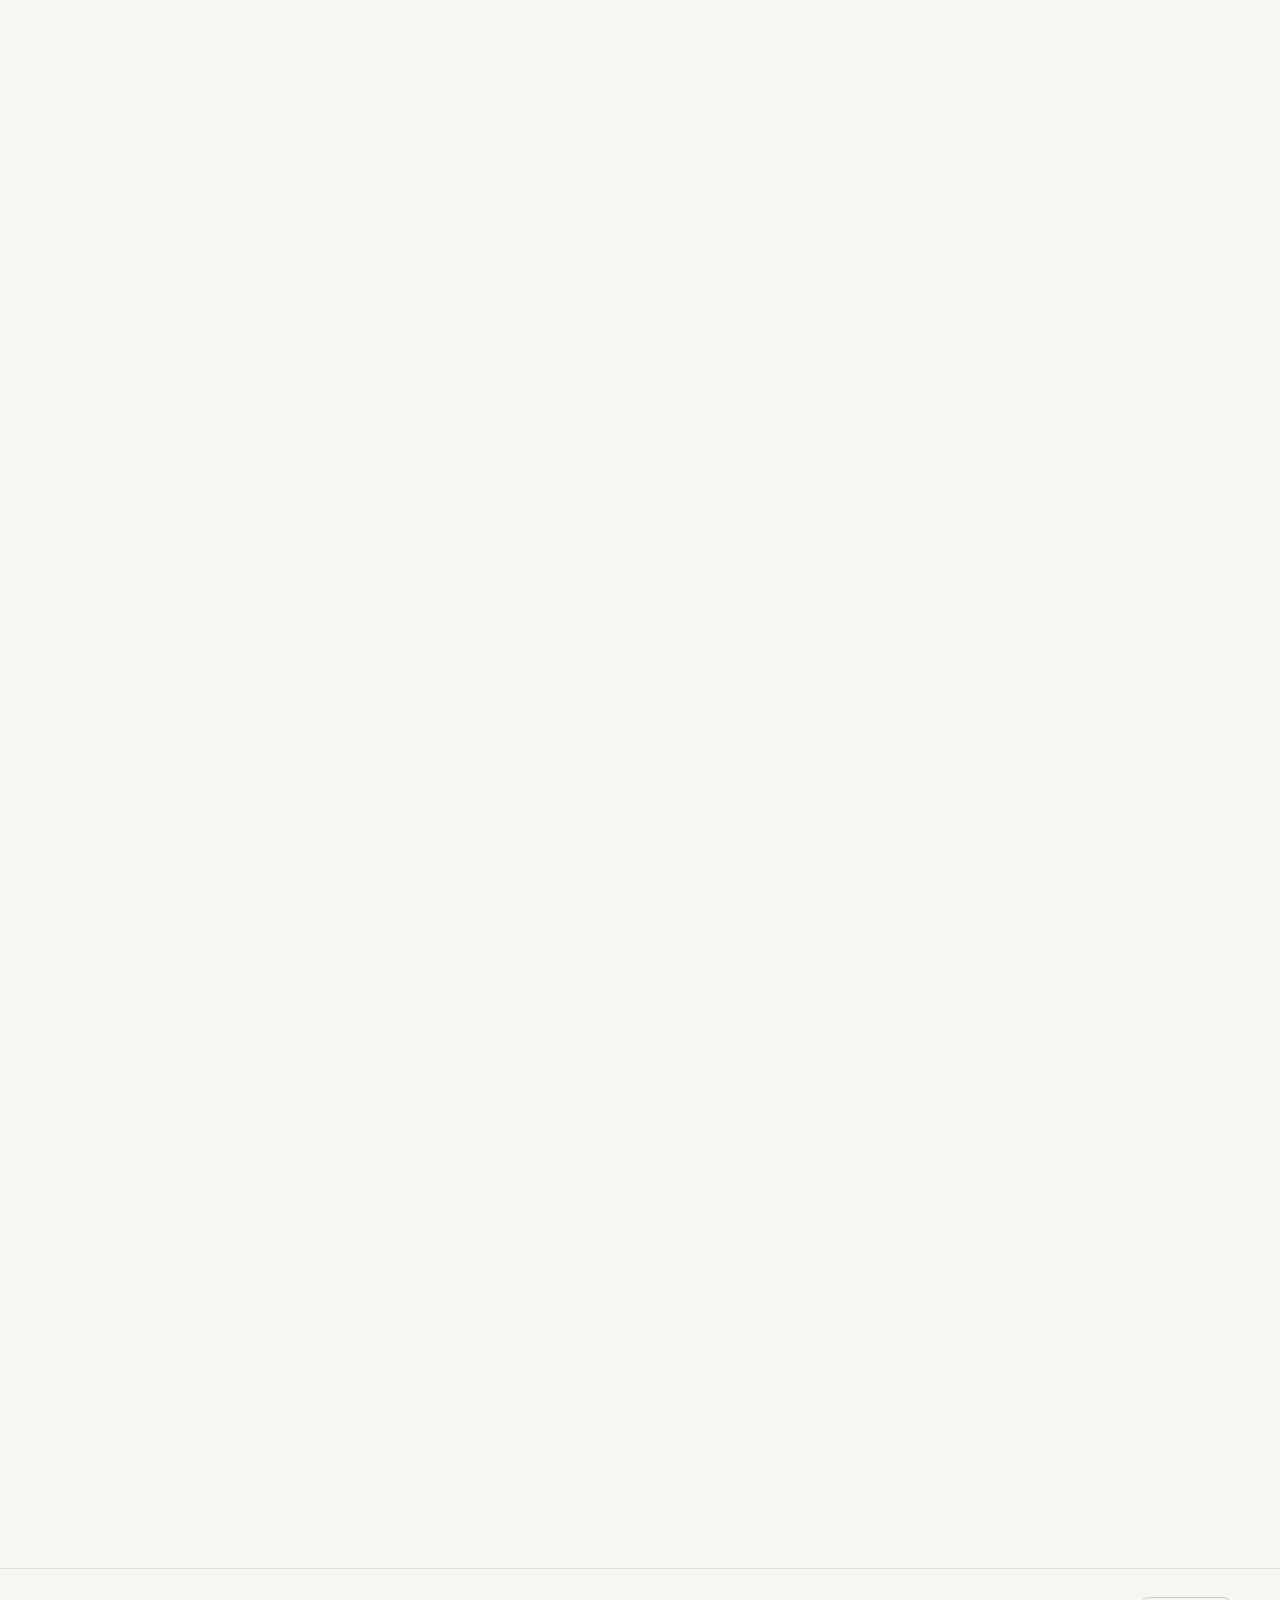
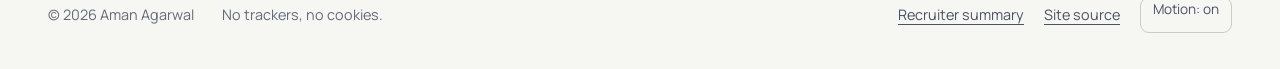
==== commit 4f0968b8: "Quote AccessOps' 27 October lab rerun and show the v0.4 demo The 2.6 s headline came from a run whos" ====
--- a/index.html
+++ b/index.html
@@ -100,7 +100,7 @@
         <p class="tagline">Disabled isn’t done.</p>
         <p class="feature-desc">When someone leaves, an HR event shuts off their access in Microsoft Entra ID (test tenant), Keycloak and an Active Directory-compatible directory, and each system is checked to confirm the change. Anything it can’t reach stays open with an owner until someone else reviews and closes the case.</p>
         <ul class="metrics">
-          <li><strong>2.6 s</strong><span>from the HR event to the person signed out and their tokens blocked</span></li>
+          <li><strong>5.7 s</strong><span>median from the HR event to the person signed out and their tokens blocked</span></li>
           <li><strong>6</strong><span>gaps found by live testing, each fixed or documented</span></li>
           <li><strong>20 s</strong><span>for Microsoft Entra ID to confirm the change, in a test tenant</span></li>
         </ul>
@@ -176,7 +176,7 @@
         </svg>
       </div>
       <ul class="metrics metrics-pair">
-        <li><strong>32 s</strong><span>to catch a sign-in after someone has left and alert the security team</span></li>
+        <li><strong>33 s</strong><span>at most to catch a sign-in after someone has left and alert the security team</span></li>
         <li><strong>38</strong><span>signed leaver events SignalBridge verified and stored in two live rounds, none refused</span></li>
         <li><strong>1</strong><span>critical case, opened when a contained test account was re-enabled and used</span></li>
       </ul>
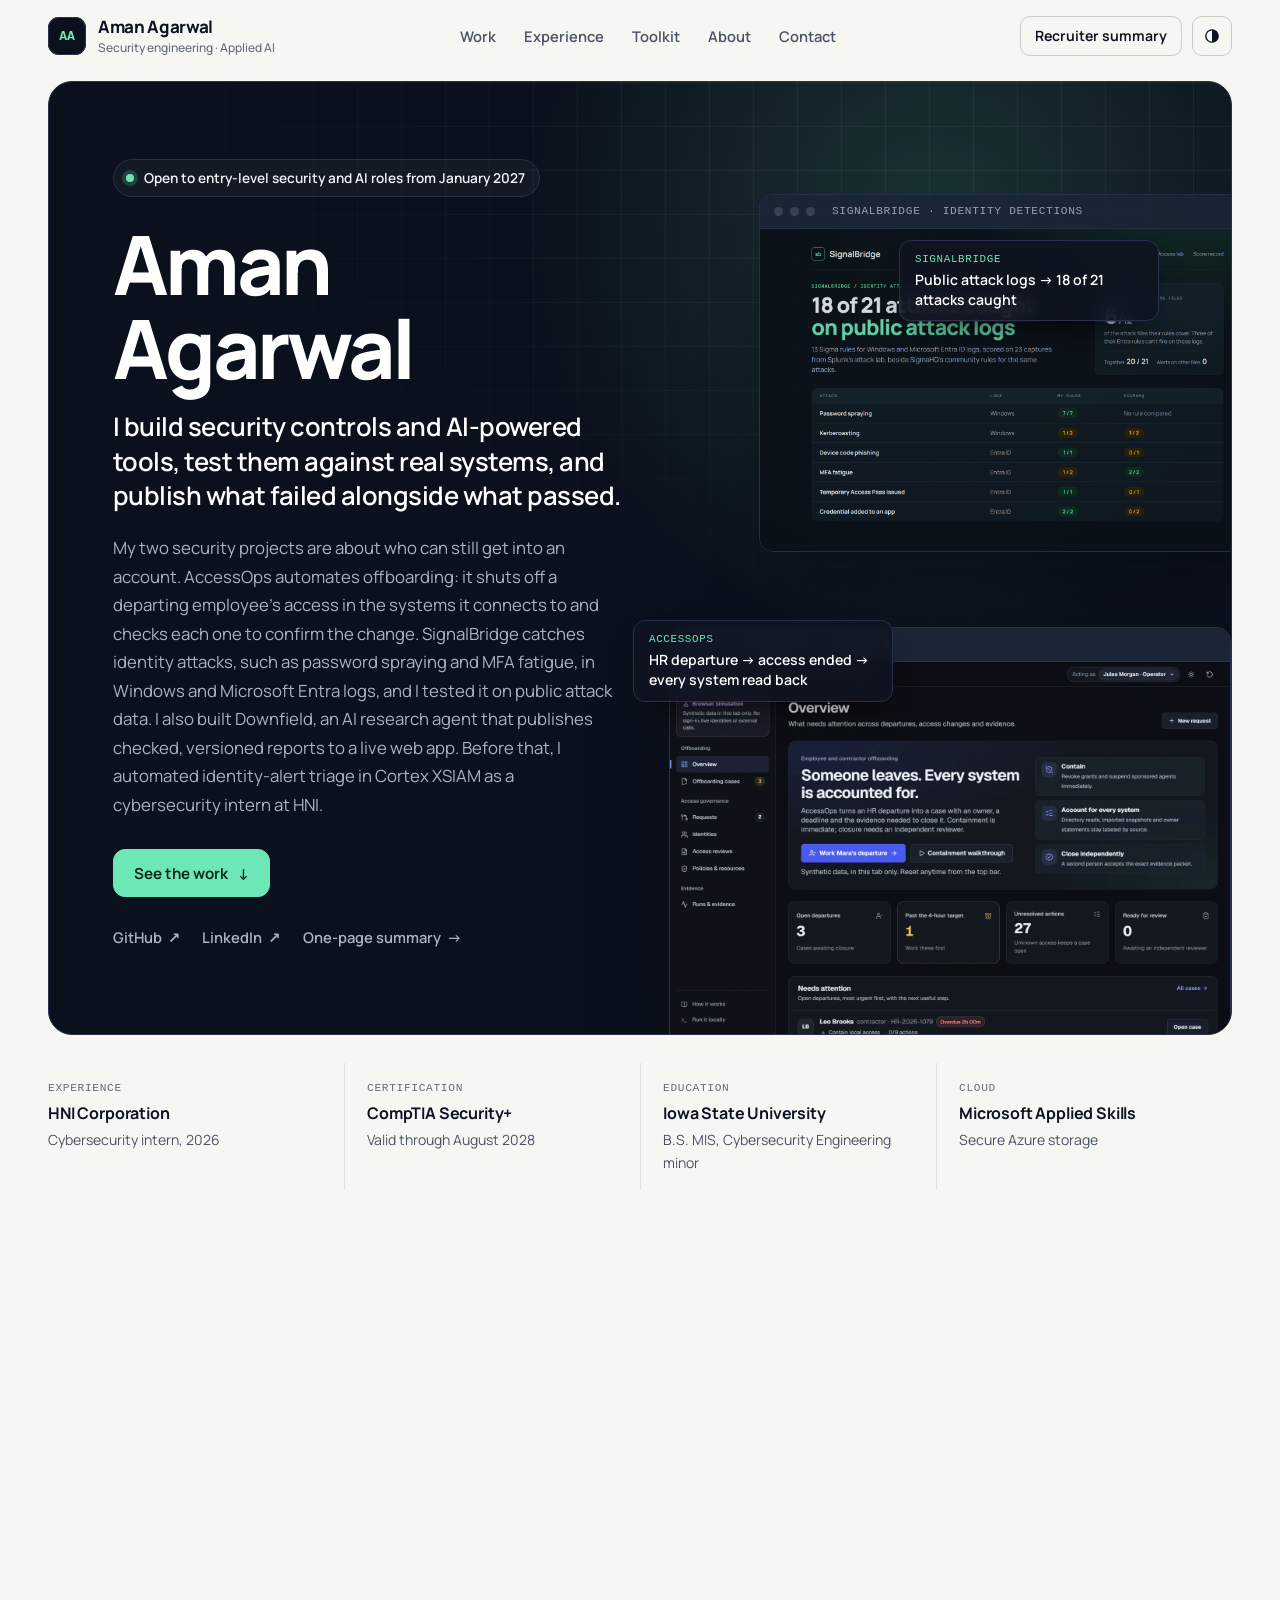
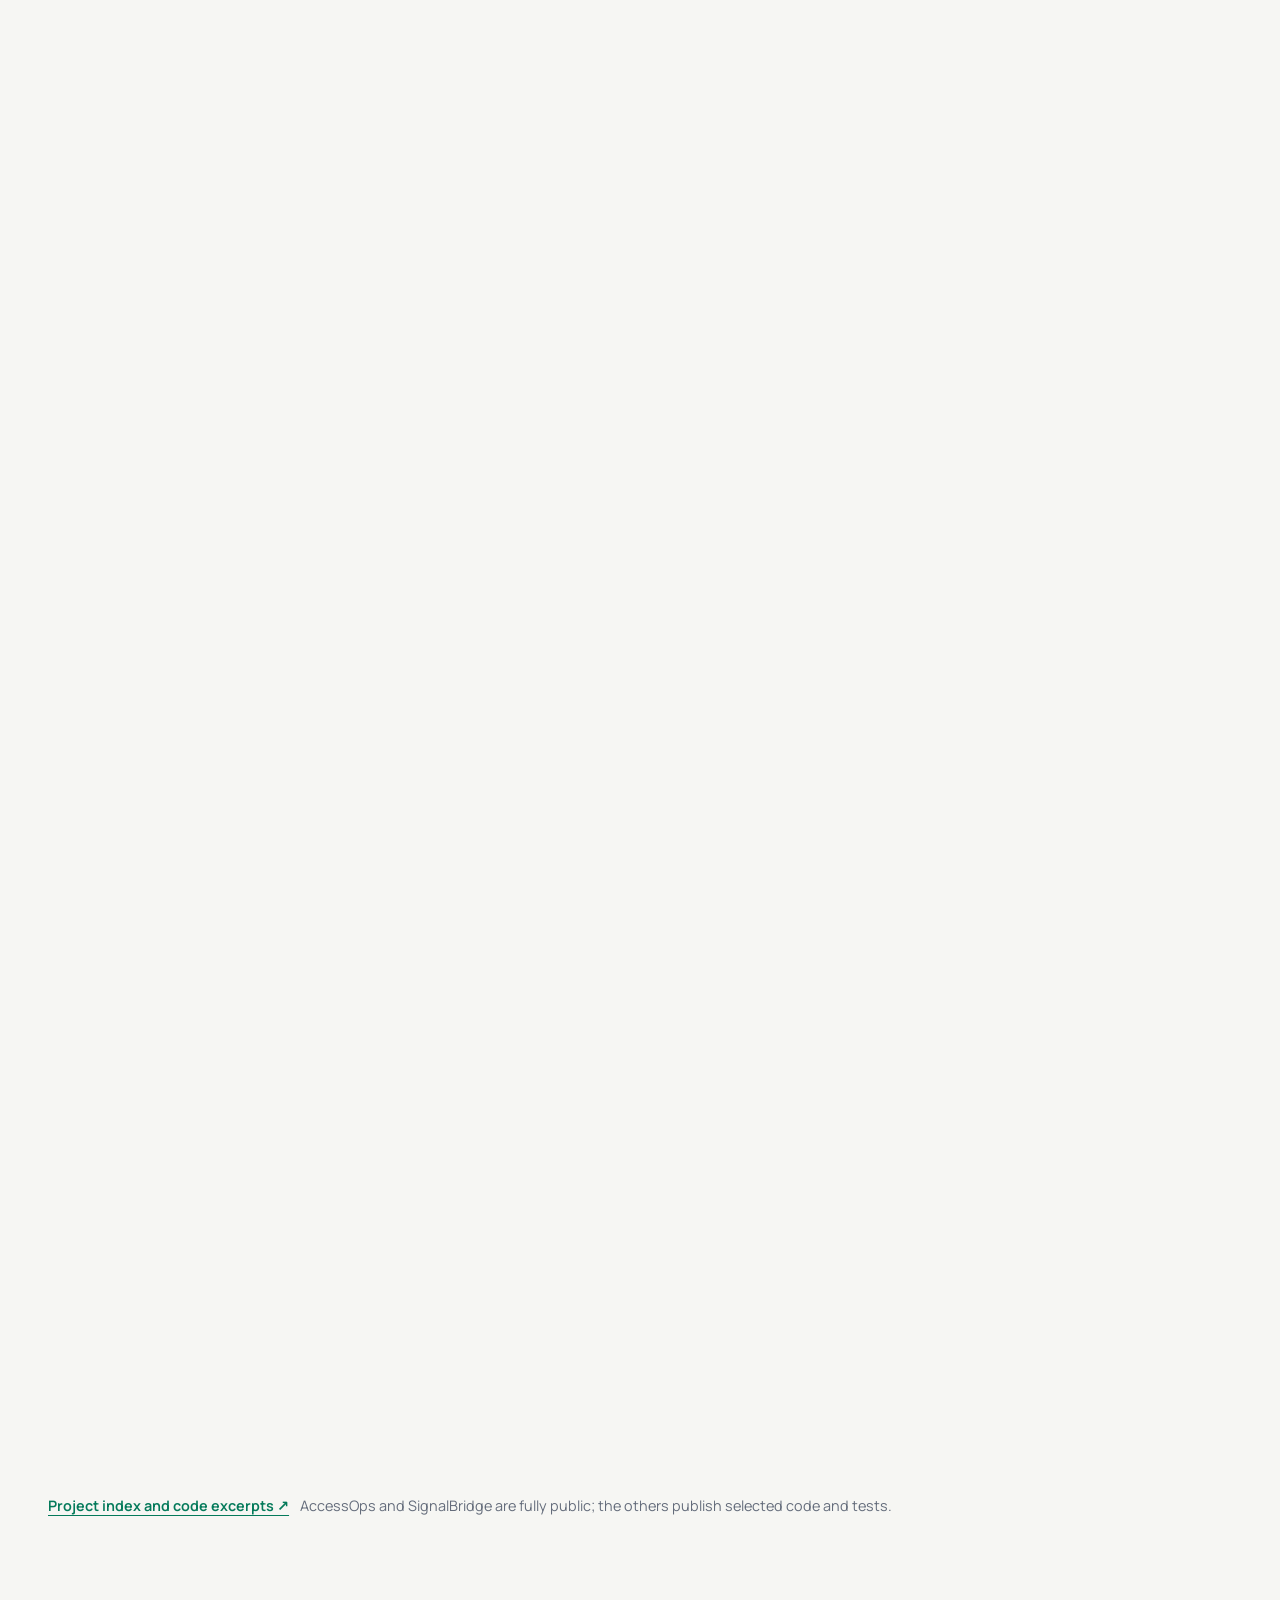
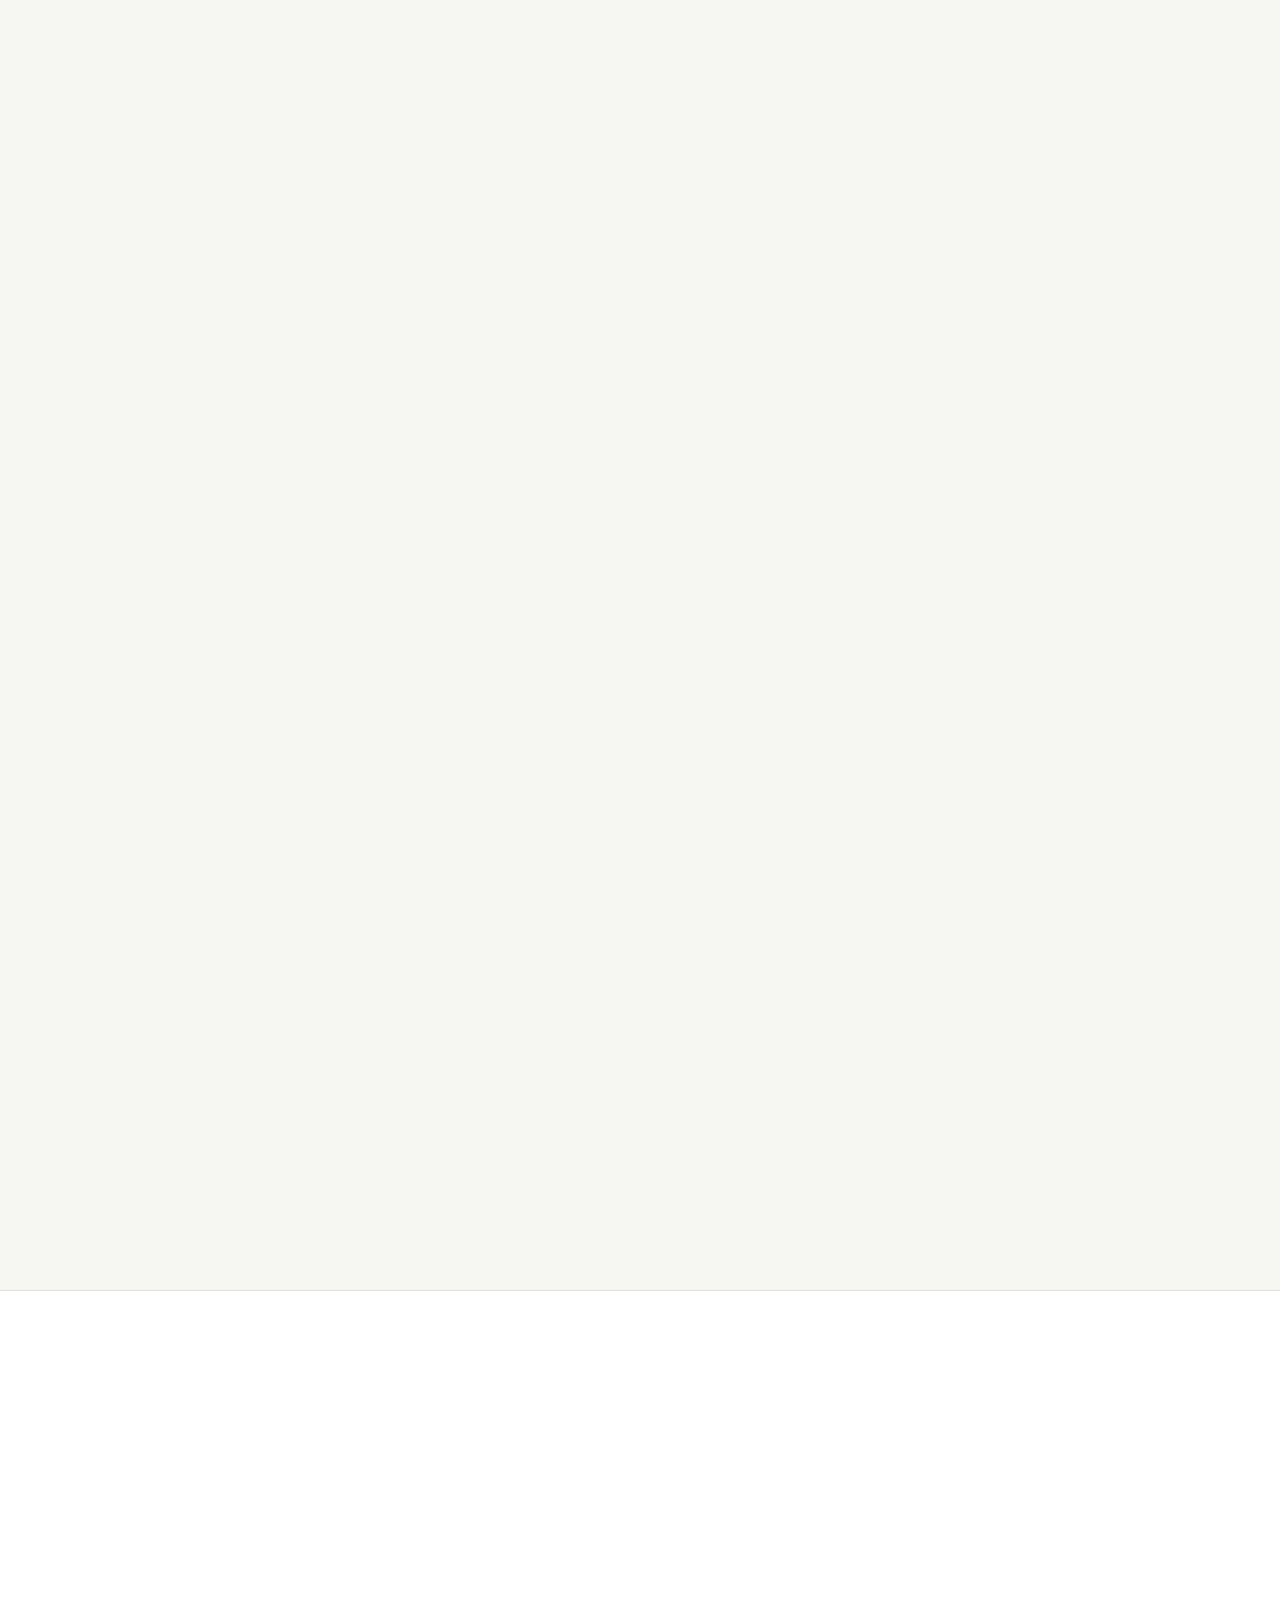
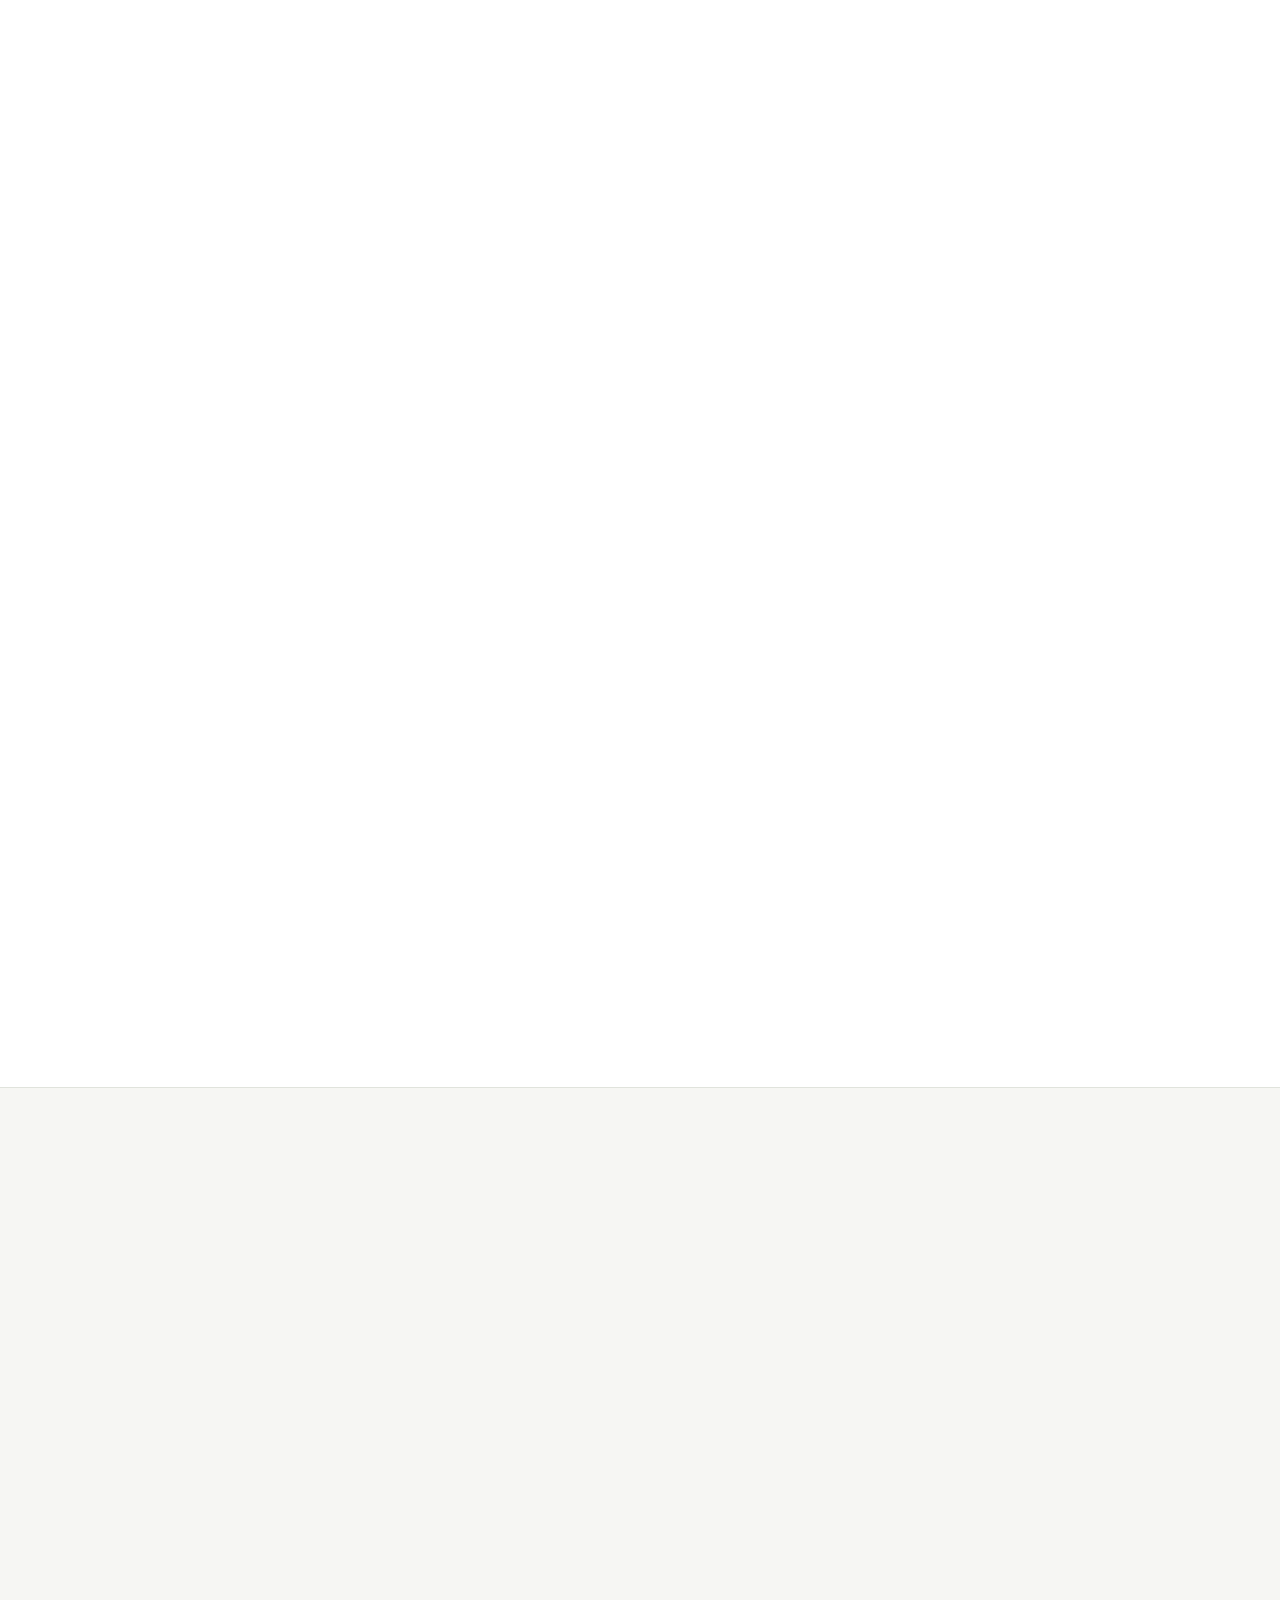
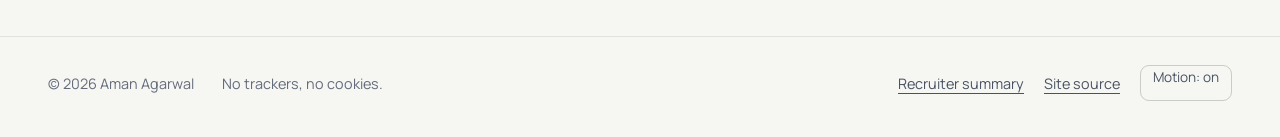
==== commit e22de525: "Add SignalBridge's false alarms on a week of LANL logs New case-study section with per-rule alerts a" ====
--- a/index.html
+++ b/index.html
@@ -121,11 +121,11 @@
         <p class="project-label"><span class="num">02</span>Security operations · Detection engineering</p>
         <h3><a href="projects/signalbridge.html">SignalBridge</a></h3>
         <p class="tagline">Catch identity attacks in the logs a SOC already has.</p>
-        <p class="feature-desc">Detection rules for password spraying, Kerberoasting, MFA fatigue and device code phishing in Windows and Microsoft Entra ID logs. I tested them on public attack data and compared them with the security community’s rules for the same attacks. A lab version also catches access that continues after it was removed, and opens a critical case when AccessOps reports a departed account in use.</p>
+        <p class="feature-desc">Detection rules for password spraying, Kerberoasting, MFA fatigue and device code phishing in Windows and Microsoft Entra ID logs. I tested them on public attack data, compared them with the security community’s rules for the same attacks and counted their false alarms on a week of real network logs. A lab version also catches access that continues after it was removed, and opens a critical case when AccessOps reports a departed account in use.</p>
         <ul class="metrics">
           <li><strong>18 of 21</strong><span>public attack captures caught by my rules, with no alerts on captures they weren’t meant for</span></li>
           <li><strong>3</strong><span>community Entra rules I found can’t fire on the public exports I tested</span></li>
-          <li><strong>4</strong><span>test writes accepted after access was withdrawn mid-request, until I fixed the race</span></li>
+          <li><strong>0–20</strong><span>false alarms a day for three of the four Windows rules I measured on a week of real Los Alamos National Laboratory logs</span></li>
         </ul>
         <ul class="stack" aria-label="Technologies"><li>Sigma</li><li>Splunk SPL</li><li>KQL</li><li>Microsoft Entra ID</li><li>Windows Security logs</li><li>MITRE ATT&amp;CK</li><li>Python</li><li>Wazuh</li></ul>
         <div class="feature-actions"><a class="btn btn-primary" href="projects/signalbridge.html">Read the case study <span aria-hidden="true">→</span></a><a class="btn btn-ghost" href="https://github.com/aman-agarwal6/signalbridge">Source <span aria-hidden="true">↗</span></a></div>
@@ -282,11 +282,11 @@
     <div class="wrap">
       <header class="section-head" data-reveal>
         <div><p class="eyebrow">Experience</p><h2 id="experience-title">Cybersecurity intern, HNI Corporation.</h2></div>
-        <p class="section-intro">May–July 2026 · Muscatine, Iowa. Security work in an enterprise environment, from phishing triage to automation that analysts still maintain.</p>
+        <p class="section-intro">May–July 2026 · Muscatine, Iowa. Security work in an enterprise environment, from phishing triage to threat-intelligence automation with handoff guides for analysts.</p>
       </header>
       <div class="xp-grid">
         <aside class="xp-side" data-reveal>
-          <p>My internship covered incident response, phishing and data-loss-prevention investigation, <strong>Cortex XSIAM</strong> automation, Python threat-intelligence integrations and Azure security checks. I also wrote handoff documentation for the analysts maintaining those workflows.</p>
+          <p>My internship covered incident response, phishing and data-loss-prevention investigation, <strong>Cortex XSIAM</strong> automation, Python threat-intelligence integrations and Azure security checks. I also wrote handoff guides so analysts could run and extend those workflows.</p>
           <ul class="tags" aria-label="Tools used at HNI"><li>Cortex XSIAM</li><li>Proofpoint TRAP</li><li>Proofpoint DLP</li><li>VirusTotal</li><li>Wiz</li><li>Rego</li><li>Microsoft Azure</li><li>Python</li><li>HPE Aruba EdgeConnect</li></ul>
           <p class="scope-note">Employer code and records stay private.</p>
         </aside>
